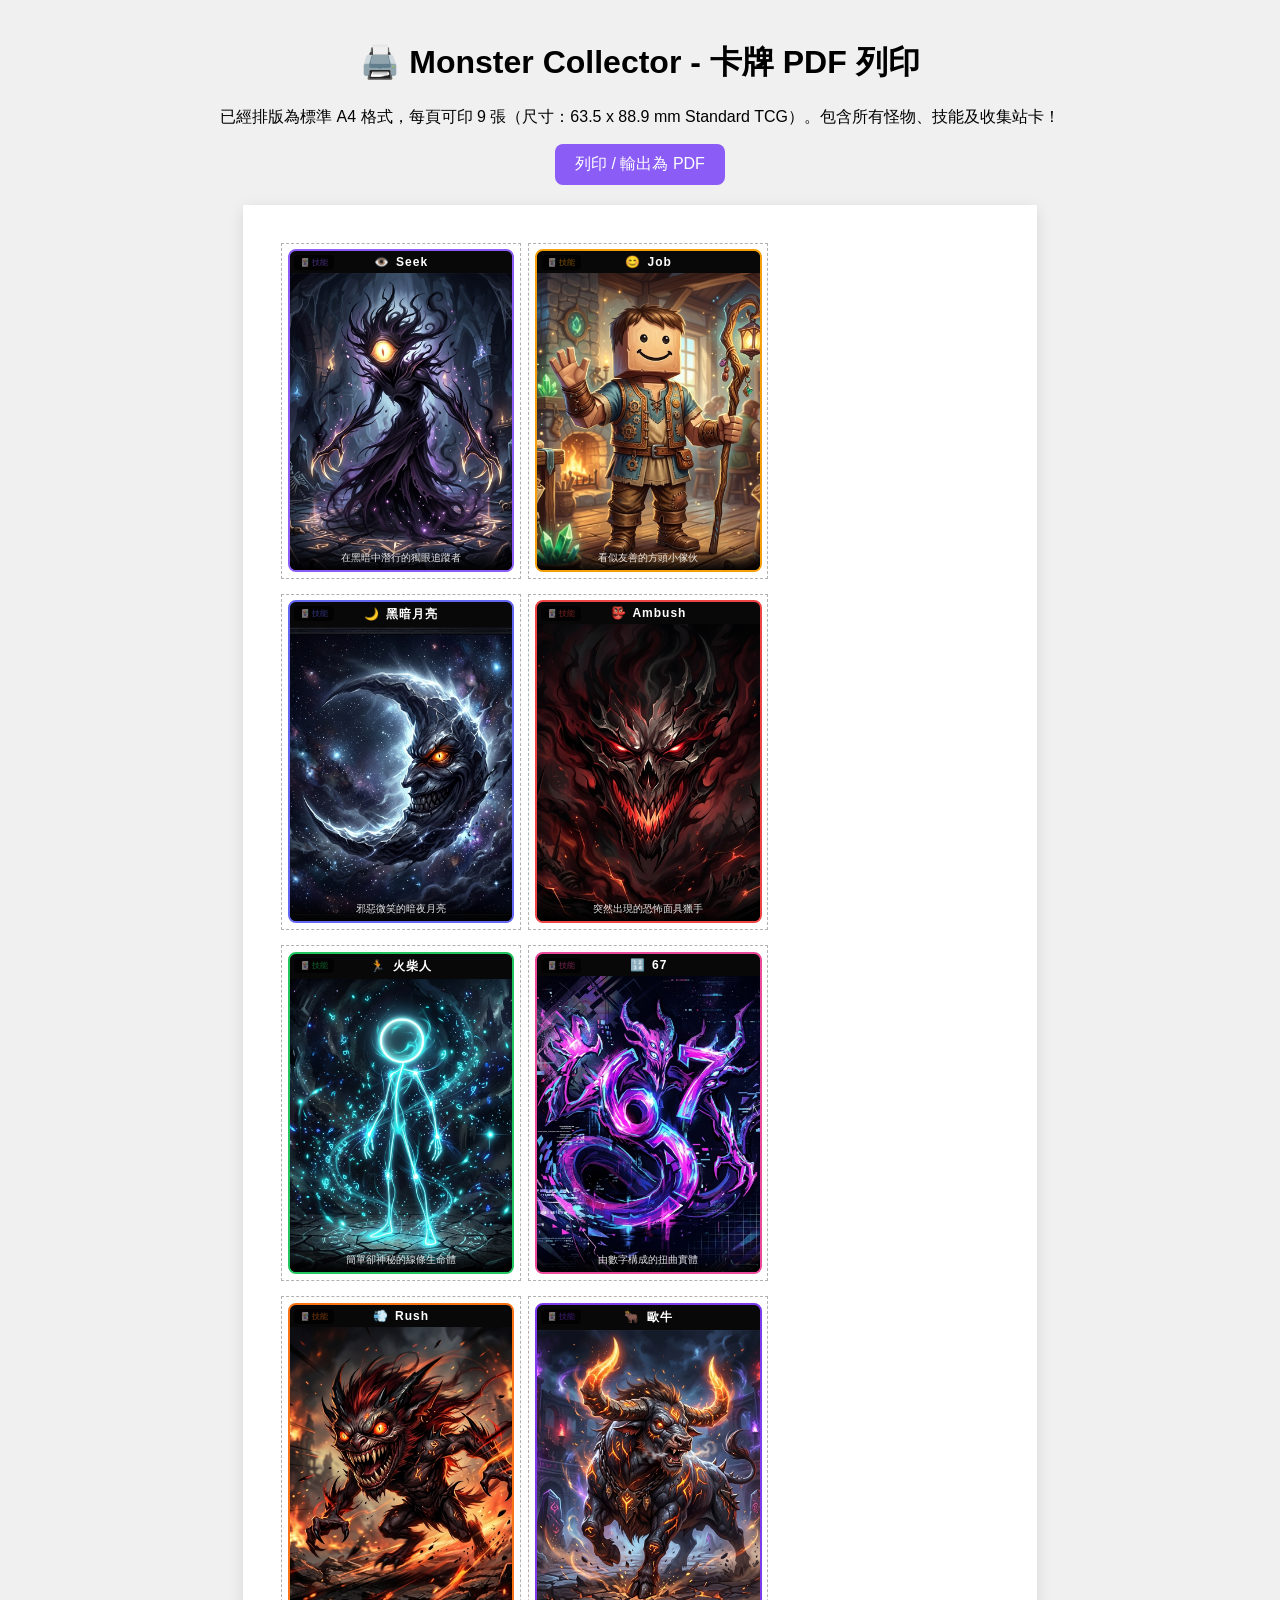
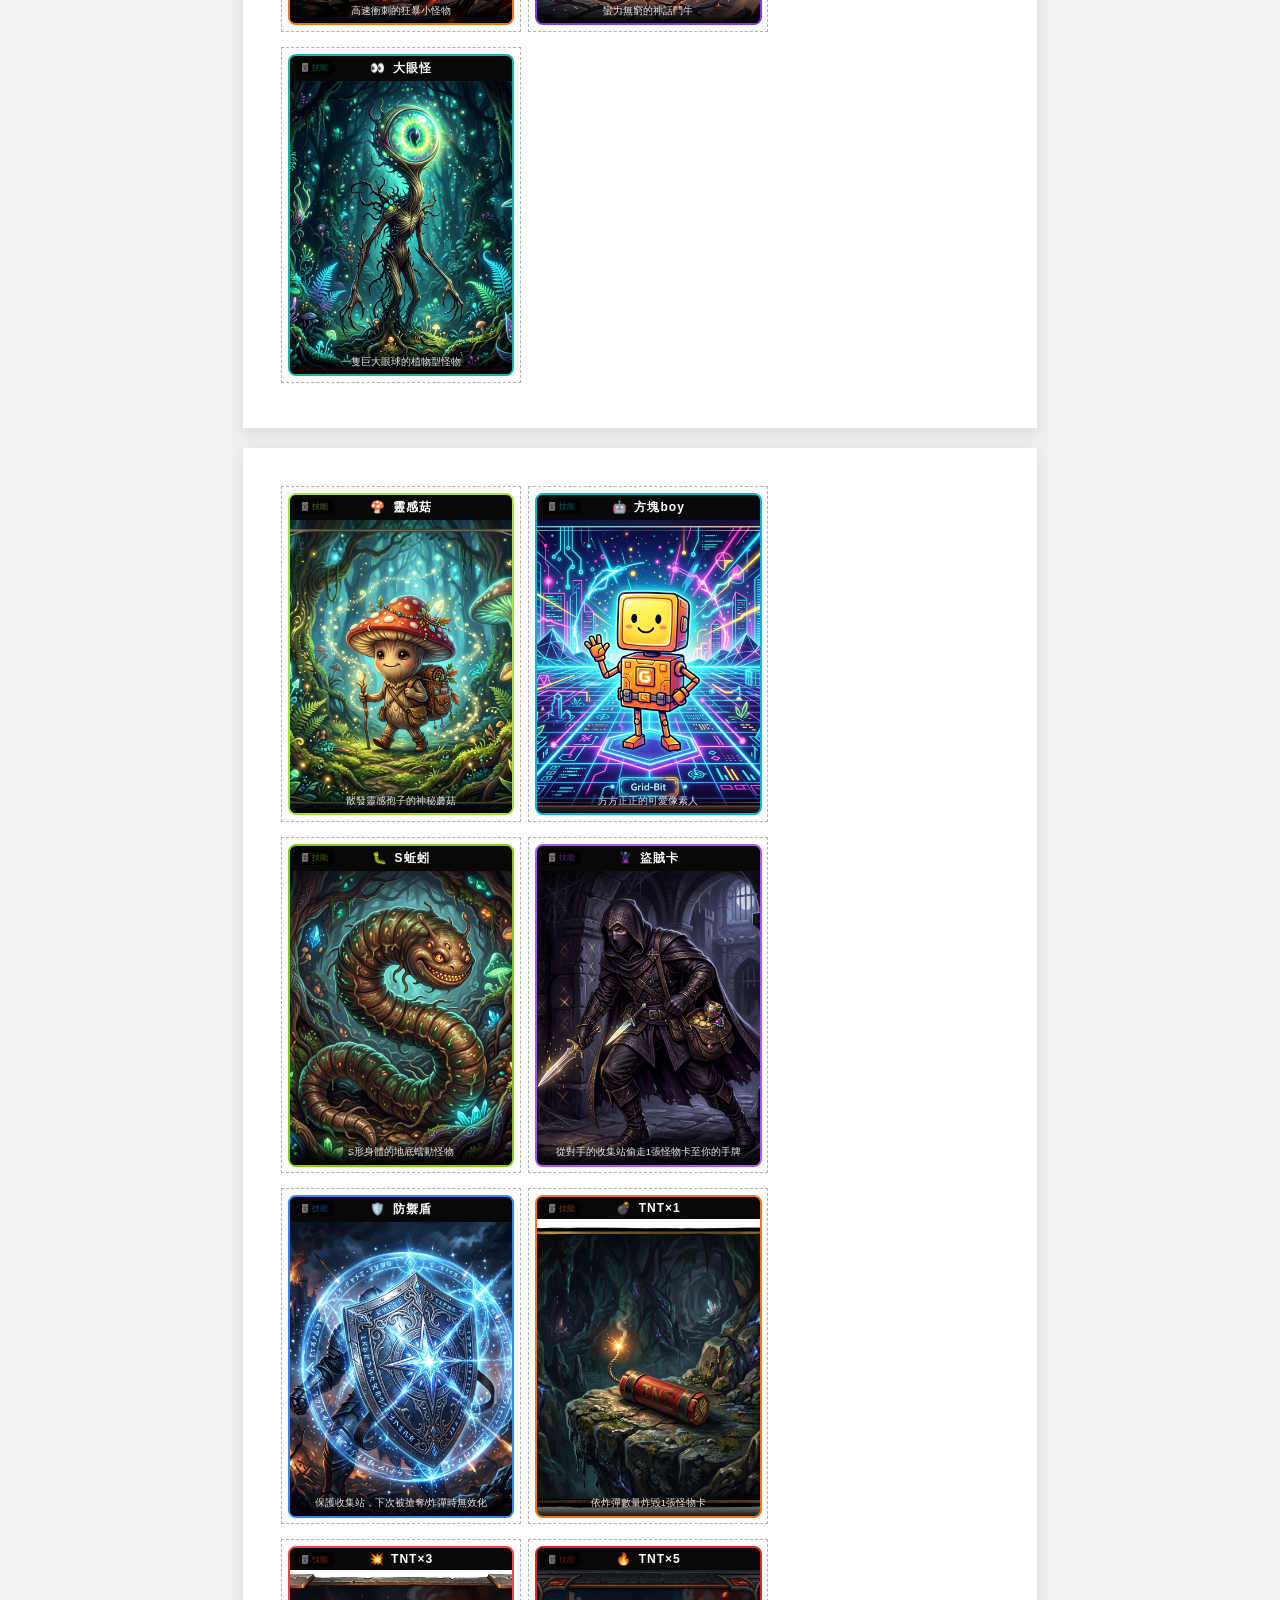
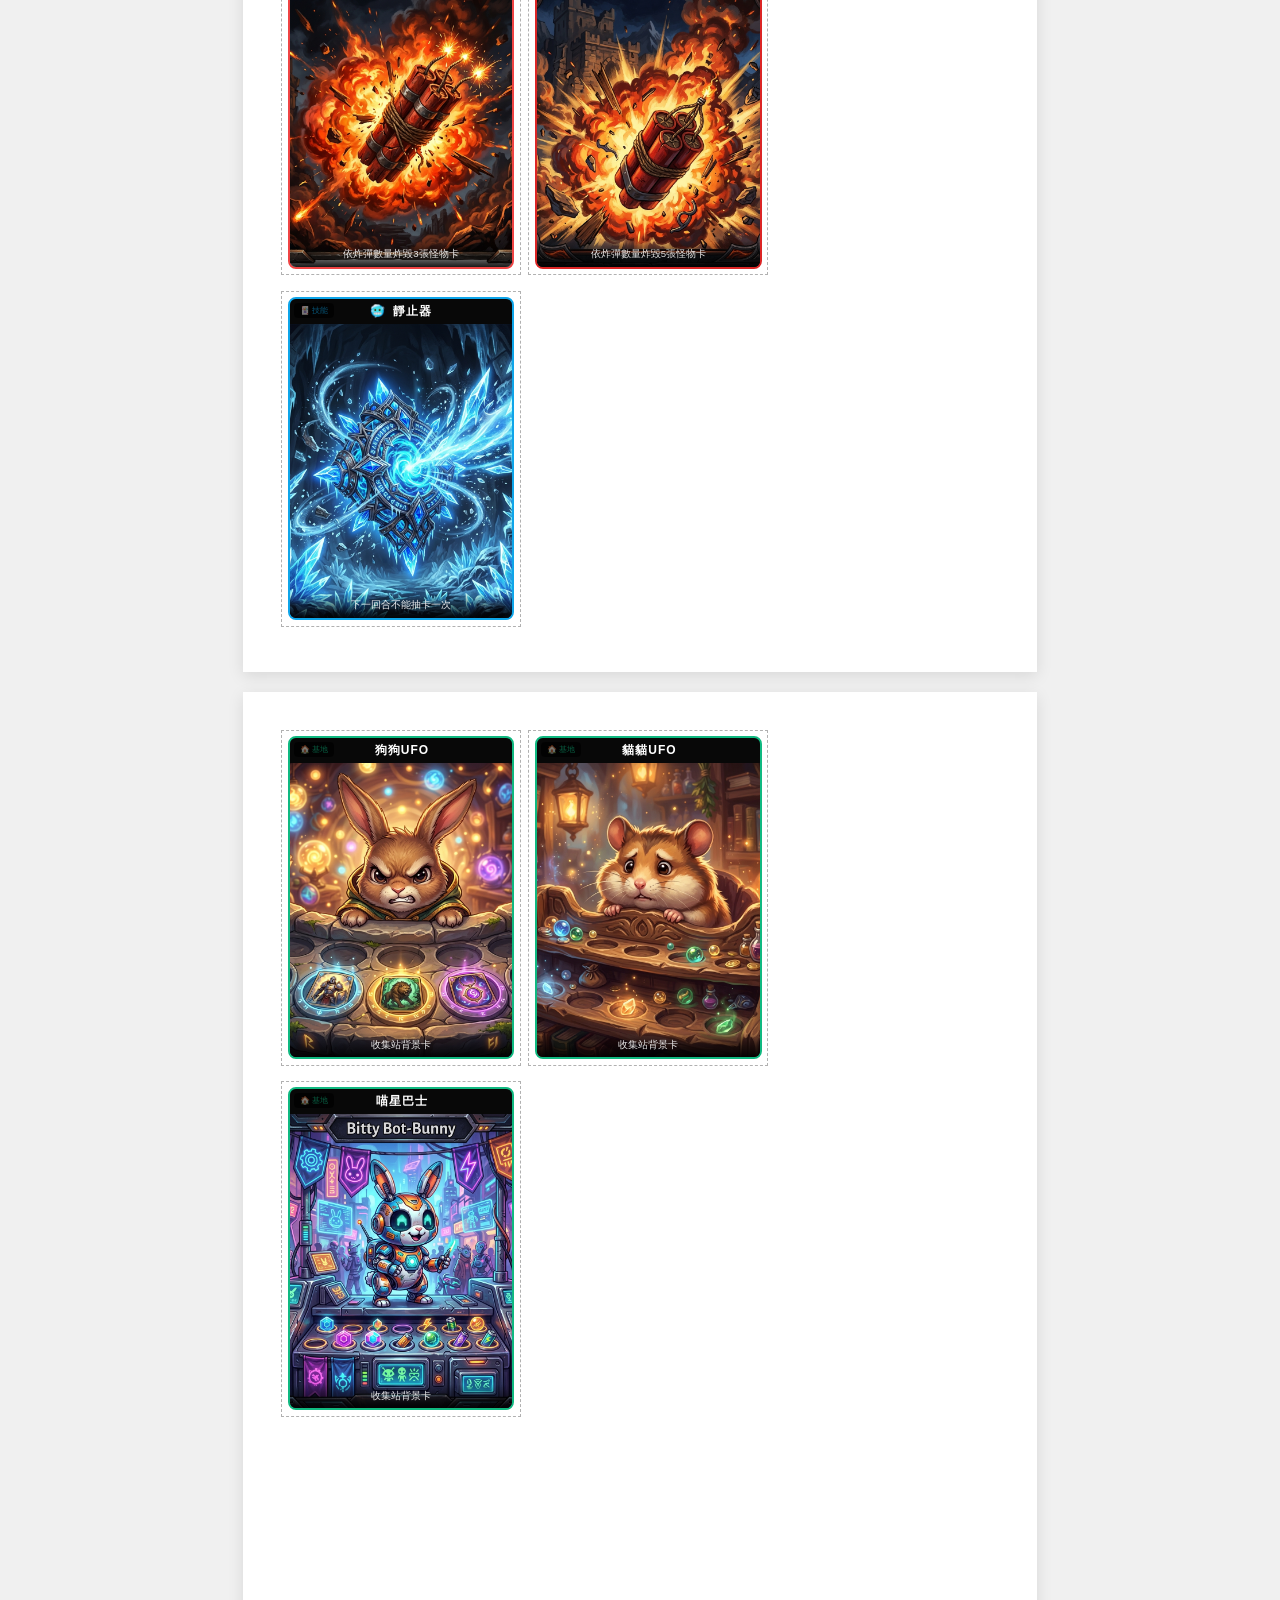
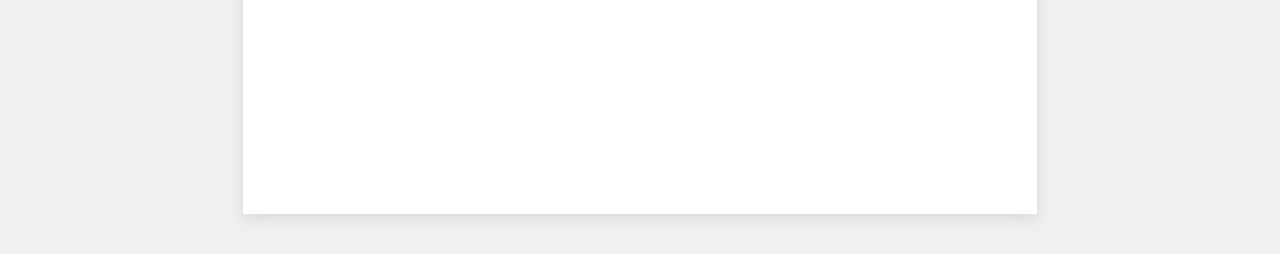
==== print.html @ 743c02d9 "Add official print layout feature and export to PDF button" ====
<!DOCTYPE html>
<html lang="zh-TW">
<head>
  <meta charset="UTF-8">
  <!-- Ensure accurate colors when printing -->
  <style>
    @media print {
      * {
        -webkit-print-color-adjust: exact !important;
        print-color-adjust: exact !important;
      }
      @page {
        size: A4;
        margin: 10mm; /* A4 standard margin */
      }
      body {
        background: white !important;
      }
    }

    * {
      box-sizing: border-box;
    }
    
    body {
      margin: 0;
      padding: 20px;
      background: #f0f0f0;
      font-family: 'Helvetica Neue', Helvetica, Arial, sans-serif;
    }

    /* A4 Container Preview */
    .print-page {
      background: white;
      width: 210mm;
      min-height: 297mm;
      margin: 0 auto 20px auto;
      padding: 10mm;
      box-shadow: 0 4px 15px rgba(0,0,0,0.1);
      display: flex;
      flex-wrap: wrap;
      align-content: flex-start;
      gap: 2mm; /* Tiny gap for cutting */
    }

    /* Standard Card Size (approx 63.5mm x 88.9mm). Using slightly larger container to ensure everything fits gracefully with cut lines */
    .card-container {
      width: 63.5mm;
      height: 88.9mm;
      position: relative;
      /* Dotted cut lines */
      border: 1px dashed rgba(0,0,0,0.3);
      padding: 1.5mm;
      margin-bottom: 2mm;
    }

    /* Exact original styling layout ported here to ensure absolute fidelity during print */
    .card {
      width: 100%;
      height: 100%;
      border-radius: 8px; /* Smooth corners for the actual card art */
      background: #111;
      padding: 0;
      display: flex;
      flex-direction: column;
      position: relative;
      overflow: hidden;
      border: 2px solid;
    }

    .card-header {
      padding: 4px;
      font-size: 0.75rem;
      font-weight: bold;
      color: white;
      text-align: center;
      letter-spacing: 1px;
      background: rgba(0,0,0,0.5);
      z-index: 2;
    }
    
    .card-emoji { margin-right: 2px; }

    .card-image-wrap {
      flex: 1;
      width: 100%;
      position: relative;
      overflow: hidden;
    }

    .card-image {
      width: 100%;
      height: 100%;
      object-fit: cover;
    }

    .card-overlay {
      position: absolute;
      bottom: 0; left: 0; right: 0;
      background: linear-gradient(to top, rgba(0,0,0,0.9), transparent);
      padding: 6px;
      text-align: center;
    }

    .card-desc {
      font-size: 0.6rem;
      color: rgba(255,255,255,0.9);
      line-height: 1.3;
    }

    .card-type {
      position: absolute;
      top: 4px; left: 4px;
      font-size: 0.5rem;
      background: rgba(0,0,0,0.7);
      padding: 2px 6px;
      border-radius: 4px;
      color: white;
      text-transform: uppercase;
      z-index: 2;
    }

    /* 3x3 layout allows up to 9 cards per A4 page. 63.5 * 3 = 190.5mm (fits in 210mm) */
    @media print {
      .print-page {
        margin: 0;
        padding: 0;
        box-shadow: none;
        page-break-after: always;
        width: 100%;
        height: auto;
      }
      body { padding: 0; margin: 0; }
      .no-print { display: none !important; }
    }
    
    .controls {
      text-align: center;
      margin-bottom: 20px;
    }
    .btn {
      padding: 10px 20px;
      font-size: 16px;
      cursor: pointer;
      background: #8b5cf6;
      color: white;
      border: none;
      border-radius: 8px;
    }
  </style>
</head>
<body>
  
  <div class="no-print controls">
    <h1>🖨️ Monster Collector - 卡牌 PDF 列印</h1>
    <p>已經排版為標準 A4 格式，每頁可印 9 張（尺寸：63.5 x 88.9 mm Standard TCG）。包含所有怪物、技能及收集站卡！</p>
    <button class="btn" onclick="window.print()">列印 / 輸出為 PDF</button>
  </div>

  <div id="pages-container"></div>

  <!-- Load Cards -->
  <script src="js/cards.js"></script>
  <script>
    document.addEventListener("DOMContentLoaded", () => {
      const container = document.getElementById('pages-container');
      
      // Collect all cards
      const allCards = [
        ...CARD_DATA.monsters.map(c => ({...c, cat: 'monster'})),
        ...CARD_DATA.skills.map(c => ({...c, cat: 'skill'})),
        ...CARD_DATA.stations.map(c => ({...c, cat: 'station'}))
      ];

      // A4 pages can fit 9 cards (3x3 grid) comfortably with our margins
      const cardsPerPage = 9;
      let html = '';

      for (let i = 0; i < allCards.length; i += cardsPerPage) {
        const pageCards = allCards.slice(i, i + cardsPerPage);
        
        html += '<div class="print-page">';
        pageCards.forEach(card => {
          
          let color = card.color || '#333';
          if (card.cat === 'station') color = '#10b981'; // Greenish for stations generally
          
          let typeLabel = '';
          if (card.type === 'shield') typeLabel = '🛡️ 防禦';
          else if (card.type === 'counter') typeLabel = '🔄 反彈';
          else if (card.type === 'special') typeLabel = '✨ 特殊';
          else if (card.type === 'bomb') typeLabel = '💣 攻擊';
          else if (card.type === 'steal') typeLabel = '⚡ 竊取';
          else if (card.type === 'monster') typeLabel = '🐉 怪物';
          else if (card.cat === 'station') typeLabel = '🏠 基地';
          else typeLabel = '🃏 技能';

          html += `
            <div class="card-container">
              <div class="card" style="border-color: ${color}">
                <div class="card-type" style="color: ${color}">${typeLabel}</div>
                <div class="card-header">
                  <span class="card-emoji">${card.emoji || ''}</span> ${card.name}
                </div>
                <div class="card-image-wrap">
                  <img src="${card.image || ''}" class="card-image" alt="${card.name}">
                  <div class="card-overlay">
                    <div class="card-desc">${card.description || '收集站背景卡'}</div>
                  </div>
                </div>
              </div>
            </div>
          `;
        });
        html += '</div>';
      }

      container.innerHTML = html;
    });
  </script>
</body>
</html>
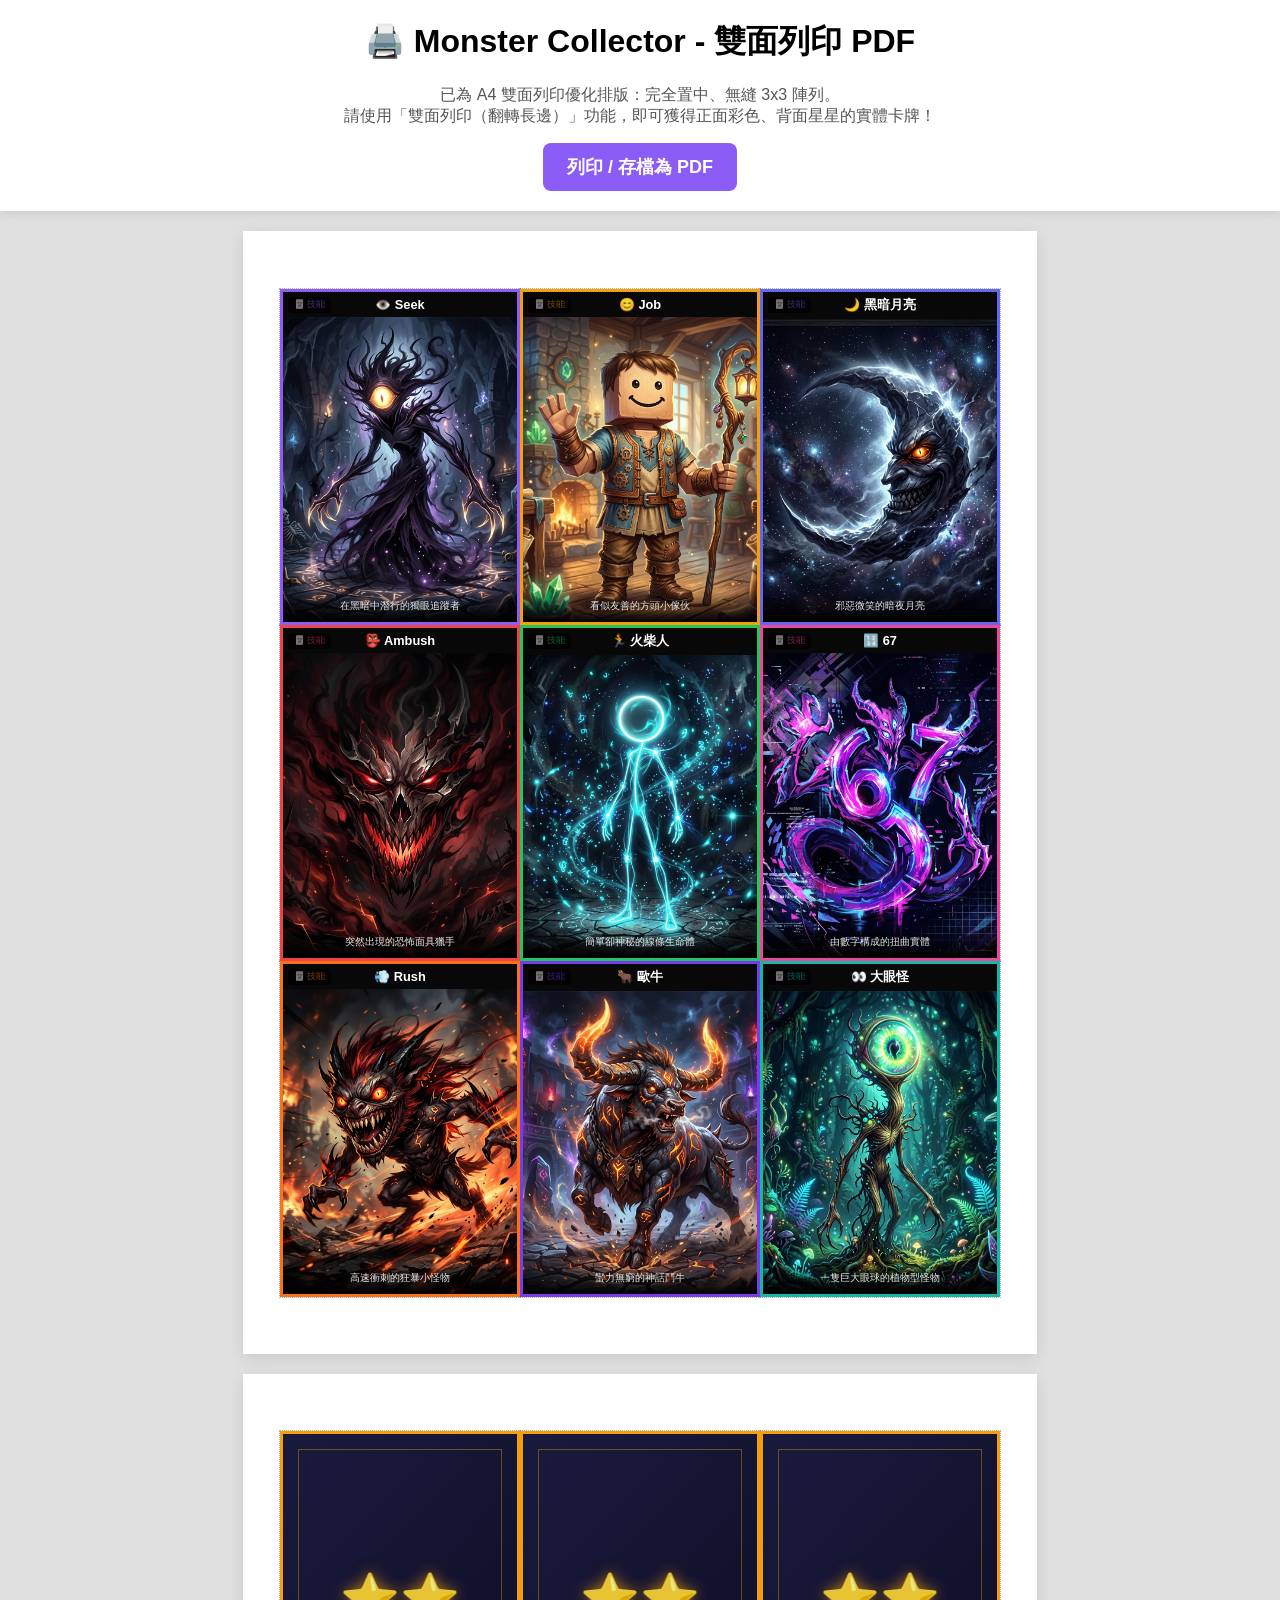
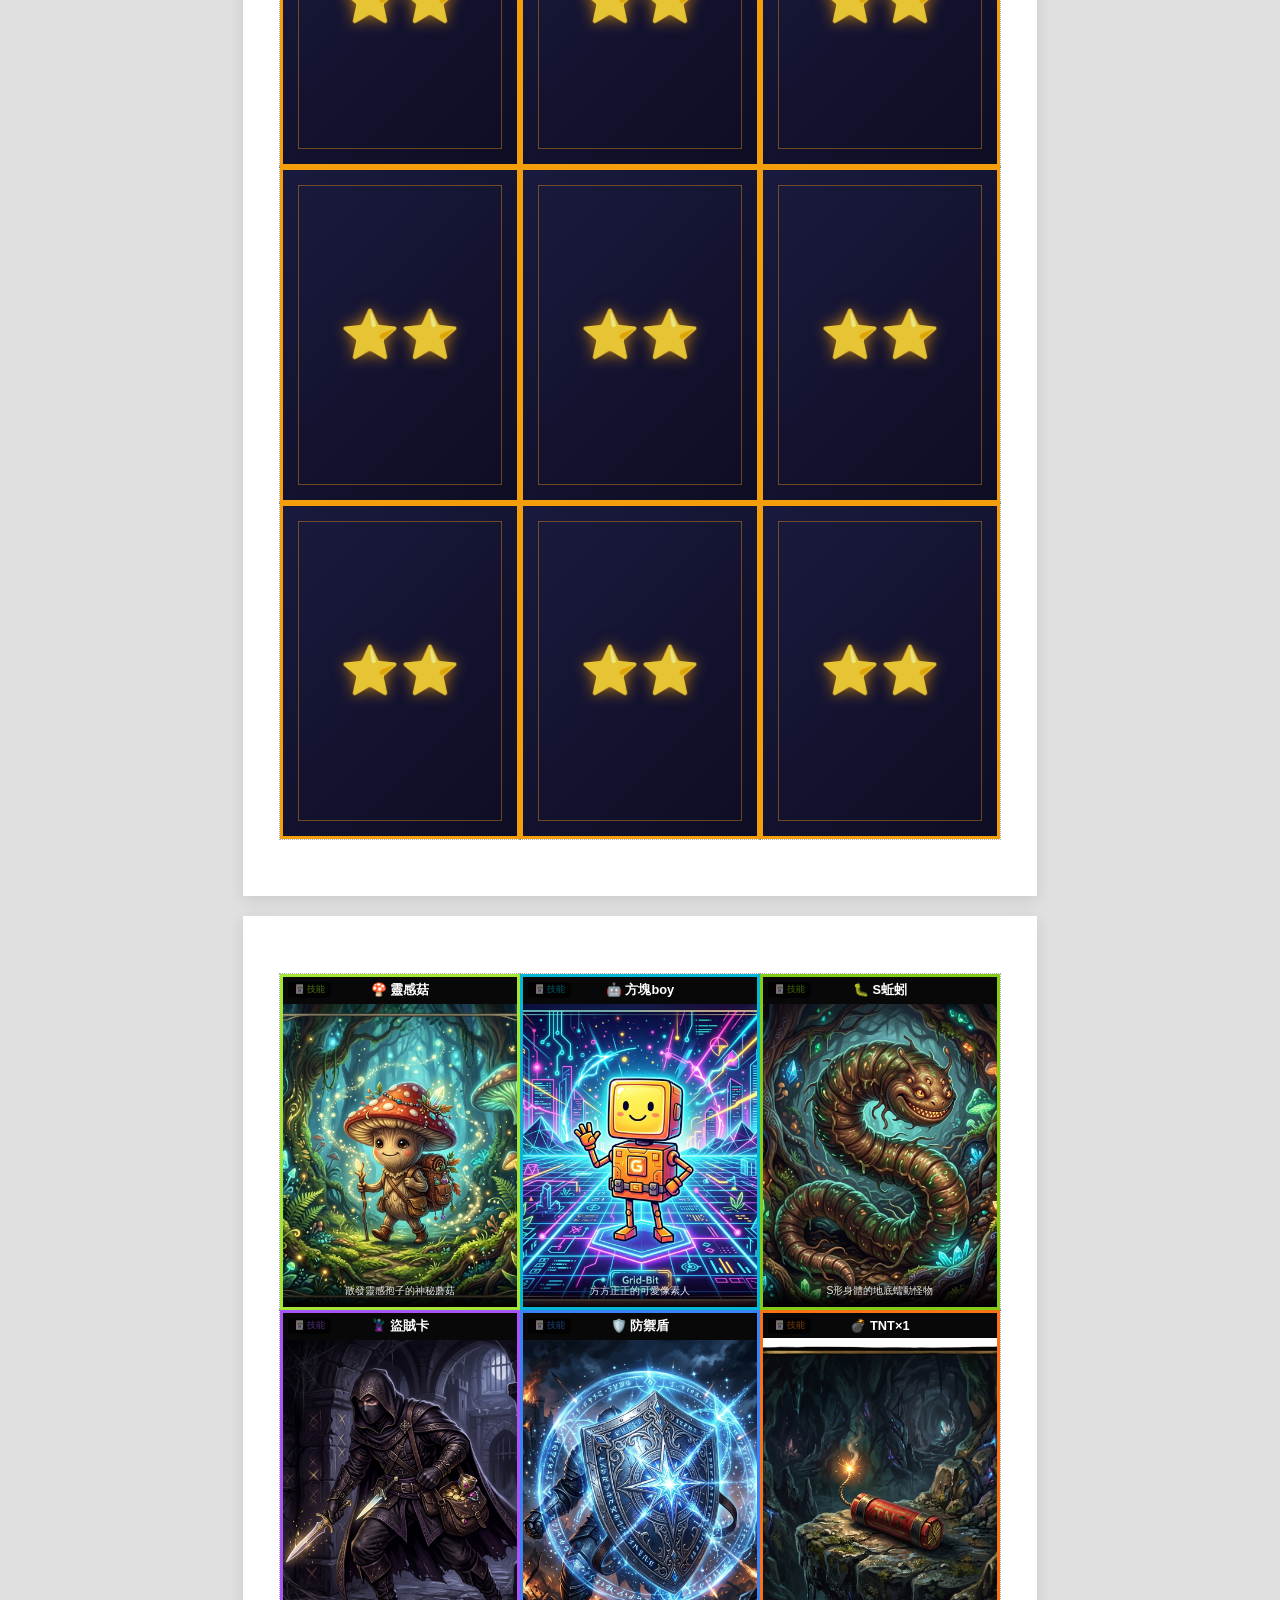
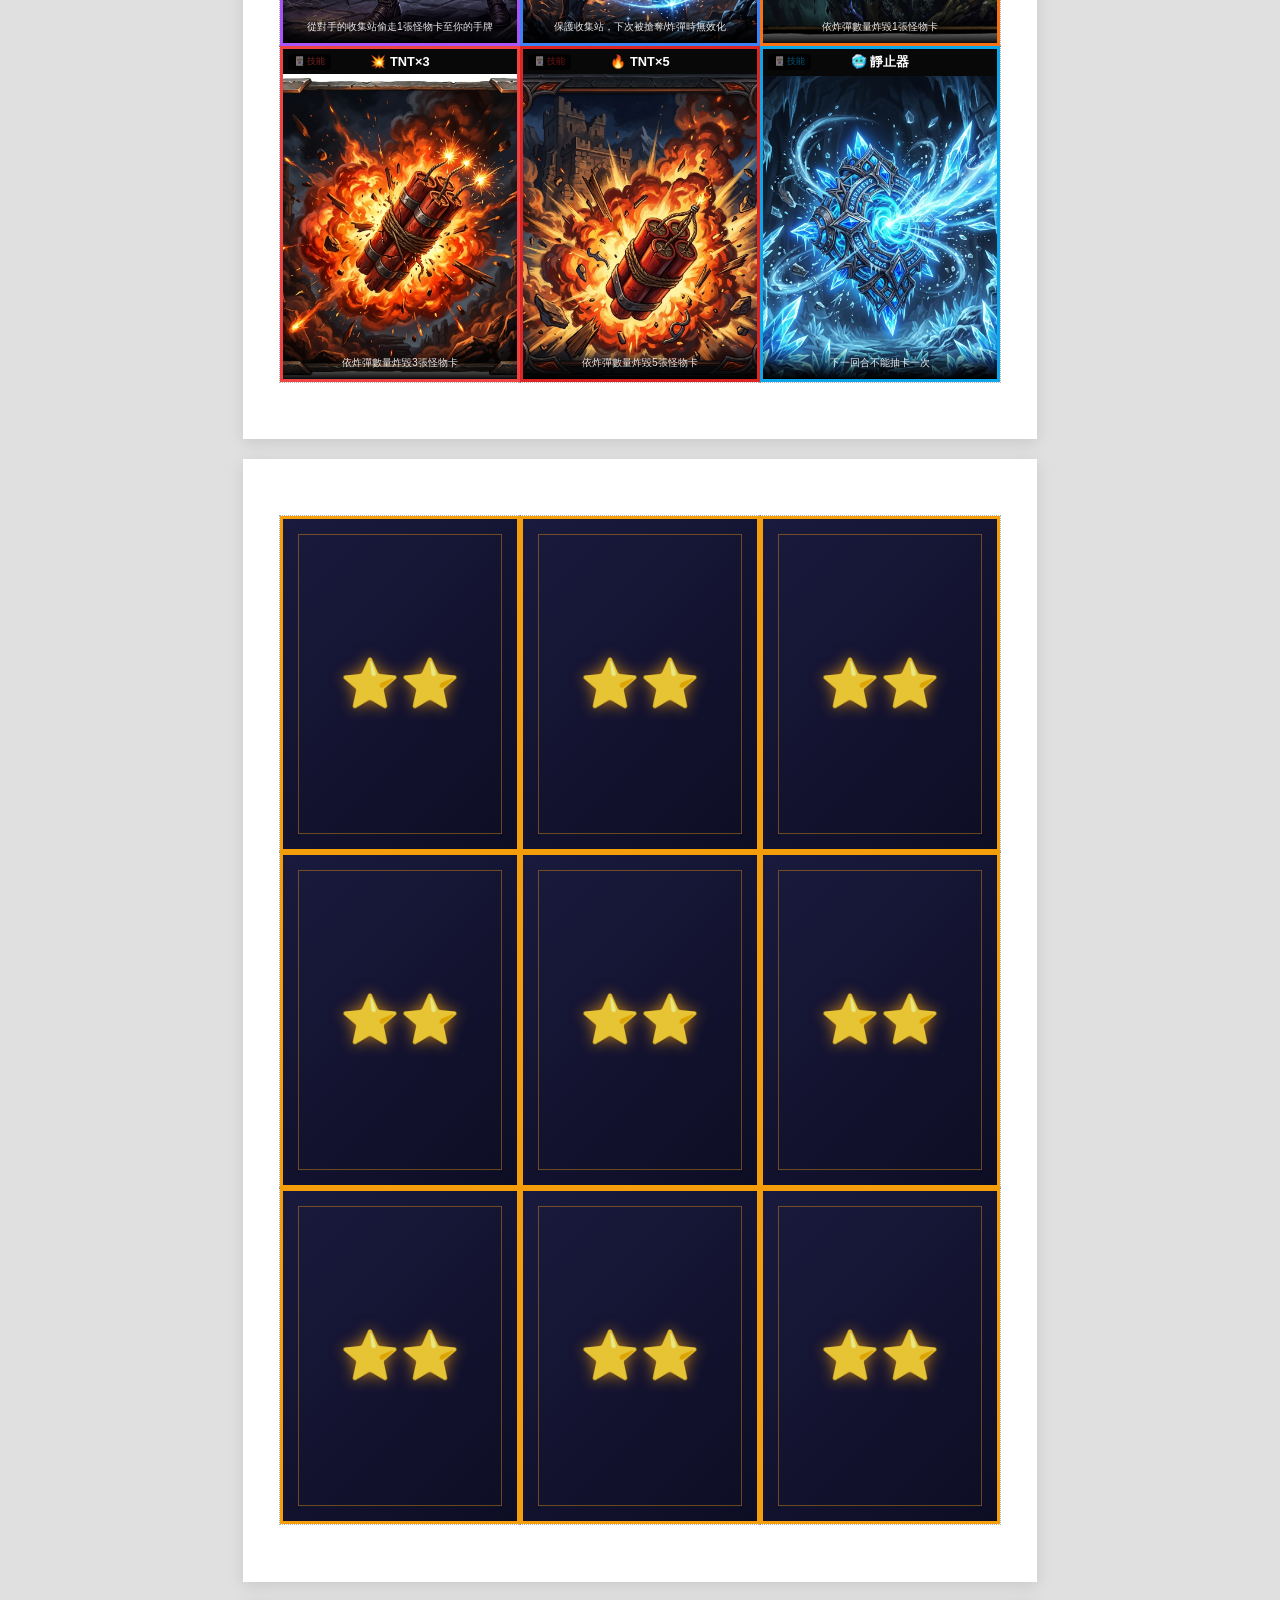
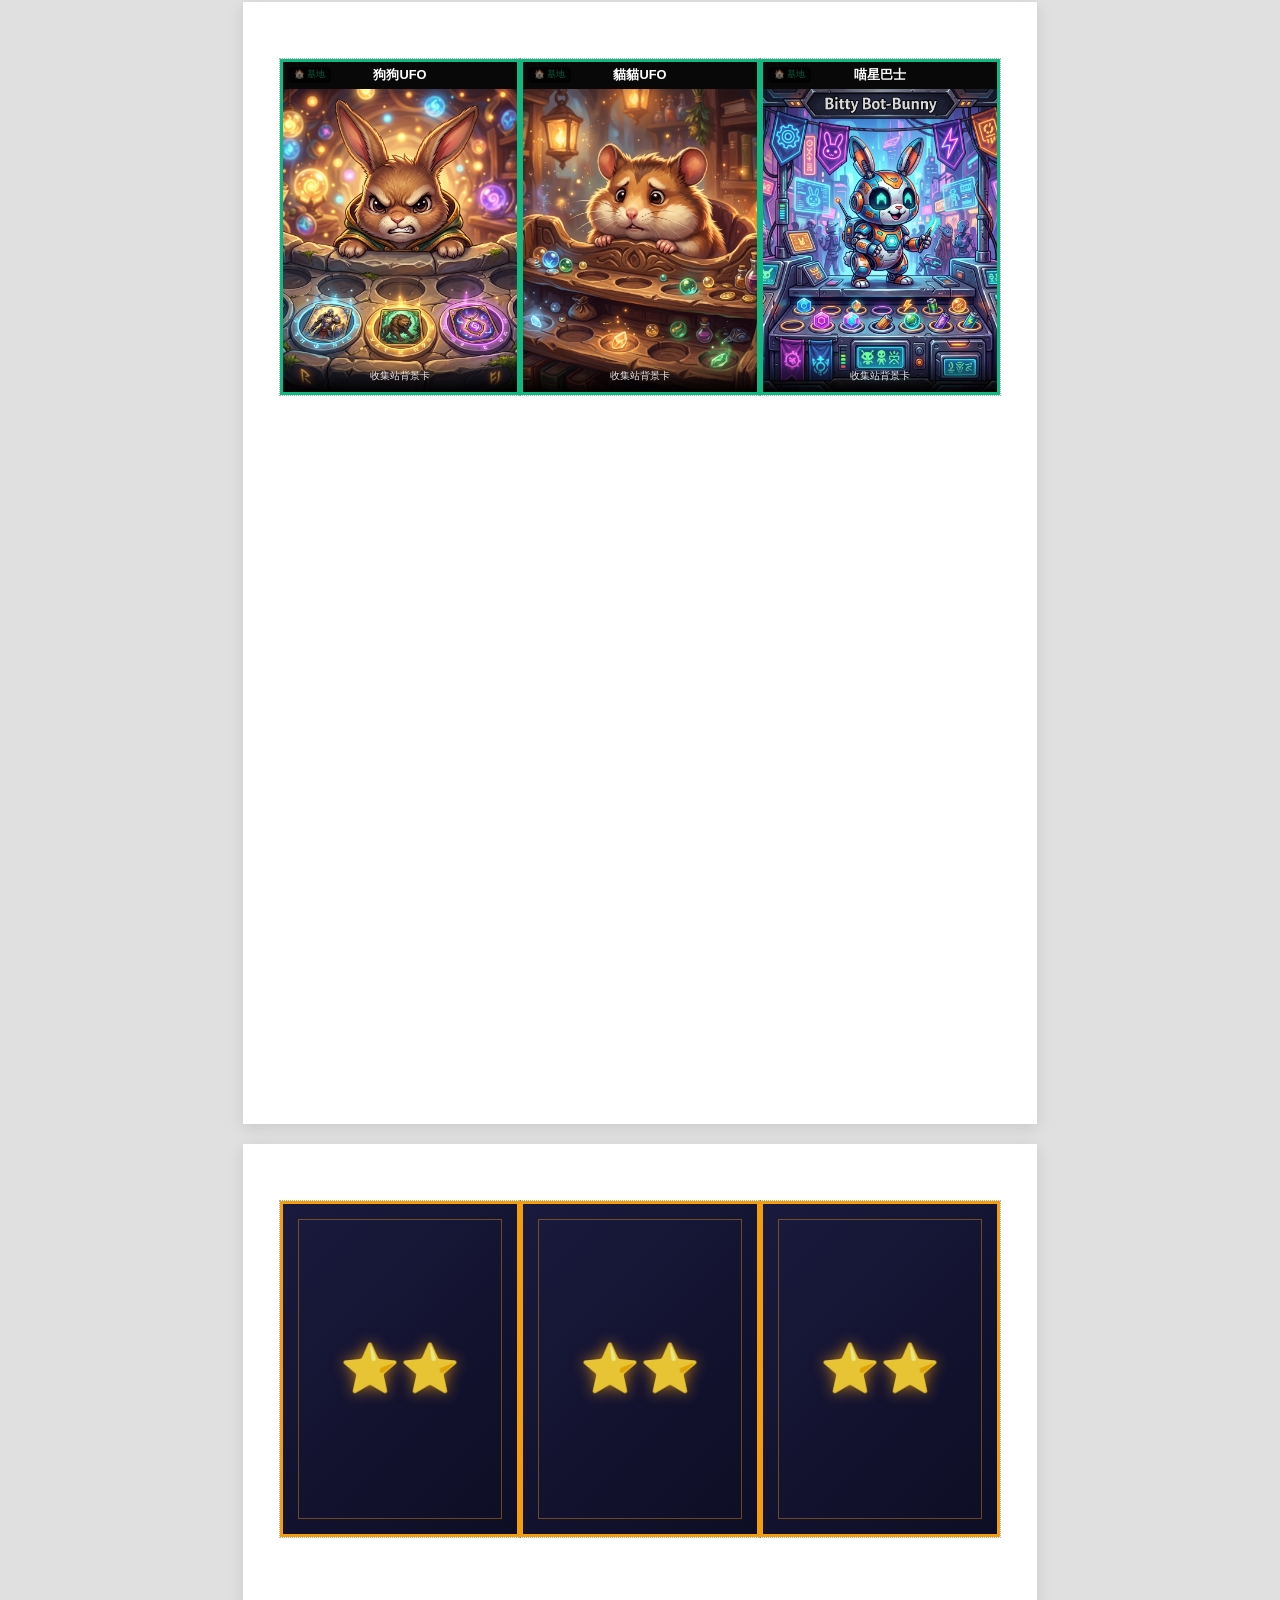
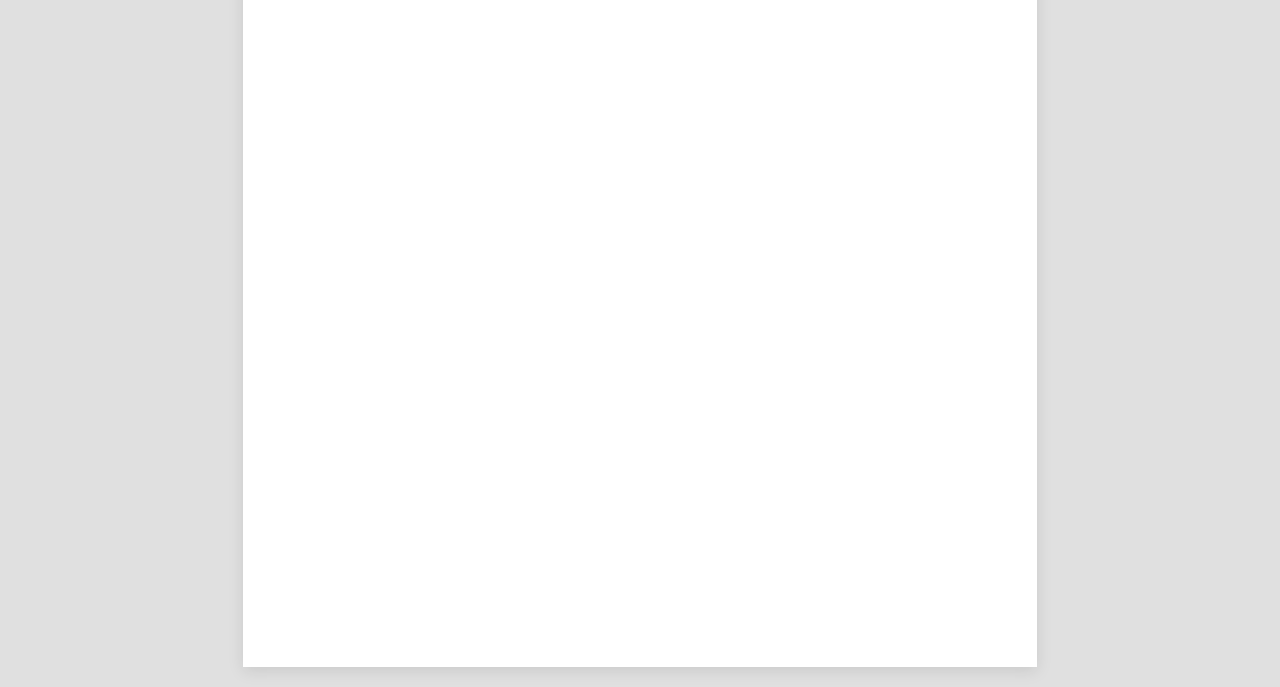
==== commit 24148dd1: "Update print layout for gapless double-sided 3x3 grids with star backs" ====
--- a/print.html
+++ b/print.html
@@ -2,159 +2,187 @@
 <html lang="zh-TW">
 <head>
   <meta charset="UTF-8">
-  <!-- Ensure accurate colors when printing -->
   <style>
-    @media print {
-      * {
-        -webkit-print-color-adjust: exact !important;
-        print-color-adjust: exact !important;
-      }
-      @page {
-        size: A4;
-        margin: 10mm; /* A4 standard margin */
-      }
-      body {
-        background: white !important;
-      }
-    }
-
+    /* Reset and Base */
     * {
       box-sizing: border-box;
-    }
-    
+      -webkit-print-color-adjust: exact !important;
+      print-color-adjust: exact !important;
+    }
     body {
       margin: 0;
-      padding: 20px;
-      background: #f0f0f0;
+      padding: 0;
+      background: #e0e0e0;
       font-family: 'Helvetica Neue', Helvetica, Arial, sans-serif;
     }
-
-    /* A4 Container Preview */
-    .print-page {
-      background: white;
-      width: 210mm;
-      min-height: 297mm;
-      margin: 0 auto 20px auto;
-      padding: 10mm;
-      box-shadow: 0 4px 15px rgba(0,0,0,0.1);
-      display: flex;
-      flex-wrap: wrap;
-      align-content: flex-start;
-      gap: 2mm; /* Tiny gap for cutting */
-    }
-
-    /* Standard Card Size (approx 63.5mm x 88.9mm). Using slightly larger container to ensure everything fits gracefully with cut lines */
-    .card-container {
-      width: 63.5mm;
-      height: 88.9mm;
-      position: relative;
-      /* Dotted cut lines */
-      border: 1px dashed rgba(0,0,0,0.3);
-      padding: 1.5mm;
-      margin-bottom: 2mm;
-    }
-
-    /* Exact original styling layout ported here to ensure absolute fidelity during print */
-    .card {
-      width: 100%;
-      height: 100%;
-      border-radius: 8px; /* Smooth corners for the actual card art */
-      background: #111;
-      padding: 0;
-      display: flex;
-      flex-direction: column;
-      position: relative;
-      overflow: hidden;
-      border: 2px solid;
-    }
-
-    .card-header {
-      padding: 4px;
-      font-size: 0.75rem;
-      font-weight: bold;
-      color: white;
-      text-align: center;
-      letter-spacing: 1px;
-      background: rgba(0,0,0,0.5);
-      z-index: 2;
-    }
     
-    .card-emoji { margin-right: 2px; }
-
-    .card-image-wrap {
-      flex: 1;
-      width: 100%;
-      position: relative;
-      overflow: hidden;
-    }
-
-    .card-image {
-      width: 100%;
-      height: 100%;
-      object-fit: cover;
-    }
-
-    .card-overlay {
-      position: absolute;
-      bottom: 0; left: 0; right: 0;
-      background: linear-gradient(to top, rgba(0,0,0,0.9), transparent);
-      padding: 6px;
-      text-align: center;
-    }
-
-    .card-desc {
-      font-size: 0.6rem;
-      color: rgba(255,255,255,0.9);
-      line-height: 1.3;
-    }
-
-    .card-type {
-      position: absolute;
-      top: 4px; left: 4px;
-      font-size: 0.5rem;
-      background: rgba(0,0,0,0.7);
-      padding: 2px 6px;
-      border-radius: 4px;
-      color: white;
-      text-transform: uppercase;
-      z-index: 2;
-    }
-
-    /* 3x3 layout allows up to 9 cards per A4 page. 63.5 * 3 = 190.5mm (fits in 210mm) */
-    @media print {
-      .print-page {
-        margin: 0;
-        padding: 0;
-        box-shadow: none;
-        page-break-after: always;
-        width: 100%;
-        height: auto;
-      }
-      body { padding: 0; margin: 0; }
-      .no-print { display: none !important; }
-    }
-    
+    /* UI Controls - Hidden on print */
     .controls {
       text-align: center;
+      padding: 20px;
       margin-bottom: 20px;
+      background: white;
+      box-shadow: 0 2px 10px rgba(0,0,0,0.1);
     }
     .btn {
-      padding: 10px 20px;
-      font-size: 16px;
+      padding: 12px 24px;
+      font-size: 18px;
+      font-weight: bold;
       cursor: pointer;
       background: #8b5cf6;
       color: white;
       border: none;
       border-radius: 8px;
     }
+    @media print {
+      .controls { display: none !important; }
+      body { background: white !important; }
+    }
+
+    /* A4 Print Page Setup */
+    @page {
+      size: A4;
+      margin: 0; /* Zero margin to ensure absolute control */
+    }
+    .print-page {
+      width: 210mm;
+      height: 297mm;
+      background: white;
+      margin: 0 auto;
+      margin-bottom: 20px;
+      position: relative;
+      page-break-after: always;
+      overflow: hidden;
+      box-shadow: 0 4px 15px rgba(0,0,0,0.1);
+    }
+    @media print {
+      .print-page {
+        margin: 0;
+        box-shadow: none;
+      }
+    }
+
+    /* Grid container for 3x3 cards, perfectly centered */
+    /* Cards: 63.5mm x 88.9mm, 3x3 grid = 190.5mm x 266.7mm */
+    /* Margins required to perfectly center: */
+    /* Left/Right: (210 - 190.5) / 2 = 9.75mm */
+    /* Top/Bottom: (297 - 266.7) / 2 = 15.15mm */
+    .card-grid {
+      position: absolute;
+      top: 15.15mm;
+      left: 9.75mm;
+      width: 190.5mm;
+      height: 266.7mm;
+      display: flex;
+      flex-wrap: wrap;
+      align-content: flex-start;
+      /* Zero gaps to allow continuous printing */
+      gap: 0;
+    }
+
+    /* Standard Card Size (63.5mm x 88.9mm) */
+    .card-wrapper {
+      width: 63.5mm;
+      height: 88.9mm;
+      padding: 0;
+      margin: 0;
+      outline: 1px dotted rgba(0,0,0,0.3); /* Cut marking outline */
+    }
+
+    /* Card styling ported from actual game */
+    .card {
+      width: 100%;
+      height: 100%;
+      background: #111;
+      display: flex;
+      flex-direction: column;
+      position: relative;
+      overflow: hidden;
+      border: 3px solid;
+    }
+
+    .card-header {
+      padding: 5px;
+      font-size: 0.8rem;
+      font-weight: bold;
+      color: white;
+      text-align: center;
+      background: rgba(0,0,0,0.5);
+      z-index: 2;
+      /* Truncate long names */
+      white-space: nowrap;
+      overflow: hidden;
+      text-overflow: ellipsis;
+    }
+
+    .card-image-wrap {
+      flex: 1;
+      width: 100%;
+      position: relative;
+      background: #222;
+    }
+
+    .card-image {
+      width: 100%;
+      height: 100%;
+      object-fit: cover;
+    }
+
+    .card-overlay {
+      position: absolute;
+      bottom: 0; left: 0; right: 0;
+      background: linear-gradient(to top, rgba(0,0,0,0.95), transparent);
+      padding: 8px 6px;
+      text-align: center;
+    }
+
+    .card-desc {
+      font-size: 0.65rem;
+      color: rgba(255,255,255,0.9);
+      line-height: 1.4;
+    }
+
+    .card-type {
+      position: absolute;
+      top: 5px; left: 5px;
+      font-size: 0.55rem;
+      background: rgba(0,0,0,0.7);
+      padding: 2px 6px;
+      border-radius: 4px;
+      color: white;
+      z-index: 2;
+    }
+
+    /* Card Back Styling */
+    .card.card-back {
+      background: linear-gradient(135deg, #1a1a3e 0%, #0d0d24 100%);
+      border-color: #f59e0b; /* Gold border */
+      display: flex;
+      justify-content: center;
+      align-items: center;
+    }
+    
+    .card.card-back::before {
+      content: '';
+      position: absolute;
+      top: 4mm; bottom: 4mm; left: 4mm; right: 4mm;
+      border: 1px solid rgba(245,158,11,0.4);
+    }
+    
+    .card-back-star {
+      font-size: 3rem;
+      text-shadow: 0 0 15px rgba(245,158,11,0.8);
+      opacity: 0.9;
+    }
   </style>
 </head>
 <body>
   
-  <div class="no-print controls">
-    <h1>🖨️ Monster Collector - 卡牌 PDF 列印</h1>
-    <p>已經排版為標準 A4 格式，每頁可印 9 張（尺寸：63.5 x 88.9 mm Standard TCG）。包含所有怪物、技能及收集站卡！</p>
-    <button class="btn" onclick="window.print()">列印 / 輸出為 PDF</button>
+  <div class="controls">
+    <h1 style="margin-top:0">🖨️ Monster Collector - 雙面列印 PDF</h1>
+    <p style="color:#555">已為 A4 雙面列印優化排版：完全置中、無縫 3x3 陣列。<br>
+      請使用「雙面列印（翻轉長邊）」功能，即可獲得正面彩色、背面星星的實體卡牌！</p>
+    <button class="btn" onclick="window.print()">列印 / 存檔為 PDF</button>
   </div>
 
   <div id="pages-container"></div>
@@ -165,25 +193,36 @@
     document.addEventListener("DOMContentLoaded", () => {
       const container = document.getElementById('pages-container');
       
-      // Collect all cards
       const allCards = [
         ...CARD_DATA.monsters.map(c => ({...c, cat: 'monster'})),
         ...CARD_DATA.skills.map(c => ({...c, cat: 'skill'})),
         ...CARD_DATA.stations.map(c => ({...c, cat: 'station'}))
       ];
 
-      // A4 pages can fit 9 cards (3x3 grid) comfortably with our margins
       const cardsPerPage = 9;
       let html = '';
 
       for (let i = 0; i < allCards.length; i += cardsPerPage) {
-        const pageCards = allCards.slice(i, i + cardsPerPage);
+        let pageCards = allCards.slice(i, i + cardsPerPage);
         
-        html += '<div class="print-page">';
+        // Pad the last page to have exactly 9 elements for grid alignment if needed
+        while (pageCards.length < cardsPerPage) {
+          pageCards.push(null);
+        }
+
+        // ============================
+        // Provide PAGE FRONT (Card Faces)
+        // ============================
+        html += '<div class="print-page"><div class="card-grid">';
         pageCards.forEach(card => {
-          
-          let color = card.color || '#333';
-          if (card.cat === 'station') color = '#10b981'; // Greenish for stations generally
+          if (!card) {
+            // Empty placeholder to preserve grid flow
+            html += `<div class="card-wrapper" style="outline:none"></div>`;
+            return;
+          }
+
+          let color = card.color || '#555';
+          if (card.cat === 'station') color = '#10b981';
           
           let typeLabel = '';
           if (card.type === 'shield') typeLabel = '🛡️ 防禦';
@@ -196,14 +235,14 @@
           else typeLabel = '🃏 技能';
 
           html += `
-            <div class="card-container">
+            <div class="card-wrapper">
               <div class="card" style="border-color: ${color}">
                 <div class="card-type" style="color: ${color}">${typeLabel}</div>
                 <div class="card-header">
-                  <span class="card-emoji">${card.emoji || ''}</span> ${card.name}
+                  <span>${card.emoji || ''}</span> ${card.name}
                 </div>
                 <div class="card-image-wrap">
-                  <img src="${card.image || ''}" class="card-image" alt="${card.name}">
+                  ${card.image ? `<img src="${card.image}" class="card-image">` : ''}
                   <div class="card-overlay">
                     <div class="card-desc">${card.description || '收集站背景卡'}</div>
                   </div>
@@ -212,7 +251,29 @@
             </div>
           `;
         });
-        html += '</div>';
+        html += '</div></div>';
+
+        // ============================
+        // Provide PAGE BACK (Card Backs)
+        // ============================
+        // IMPORTANT: When duplex printing, Top-Left card on FRONT maps to Top-Right card on BACK.
+        // Because our card backs are uniformly identical stars, we simply print 9 identical backs!
+        html += '<div class="print-page"><div class="card-grid">';
+        pageCards.forEach(card => {
+          if (!card) {
+            html += `<div class="card-wrapper" style="outline:none"></div>`;
+            return;
+          }
+          // The uniform magic star card back
+          html += `
+            <div class="card-wrapper">
+              <div class="card card-back">
+                <div class="card-back-star">⭐⭐</div>
+              </div>
+            </div>
+          `;
+        });
+        html += '</div></div>';
       }
 
       container.innerHTML = html;
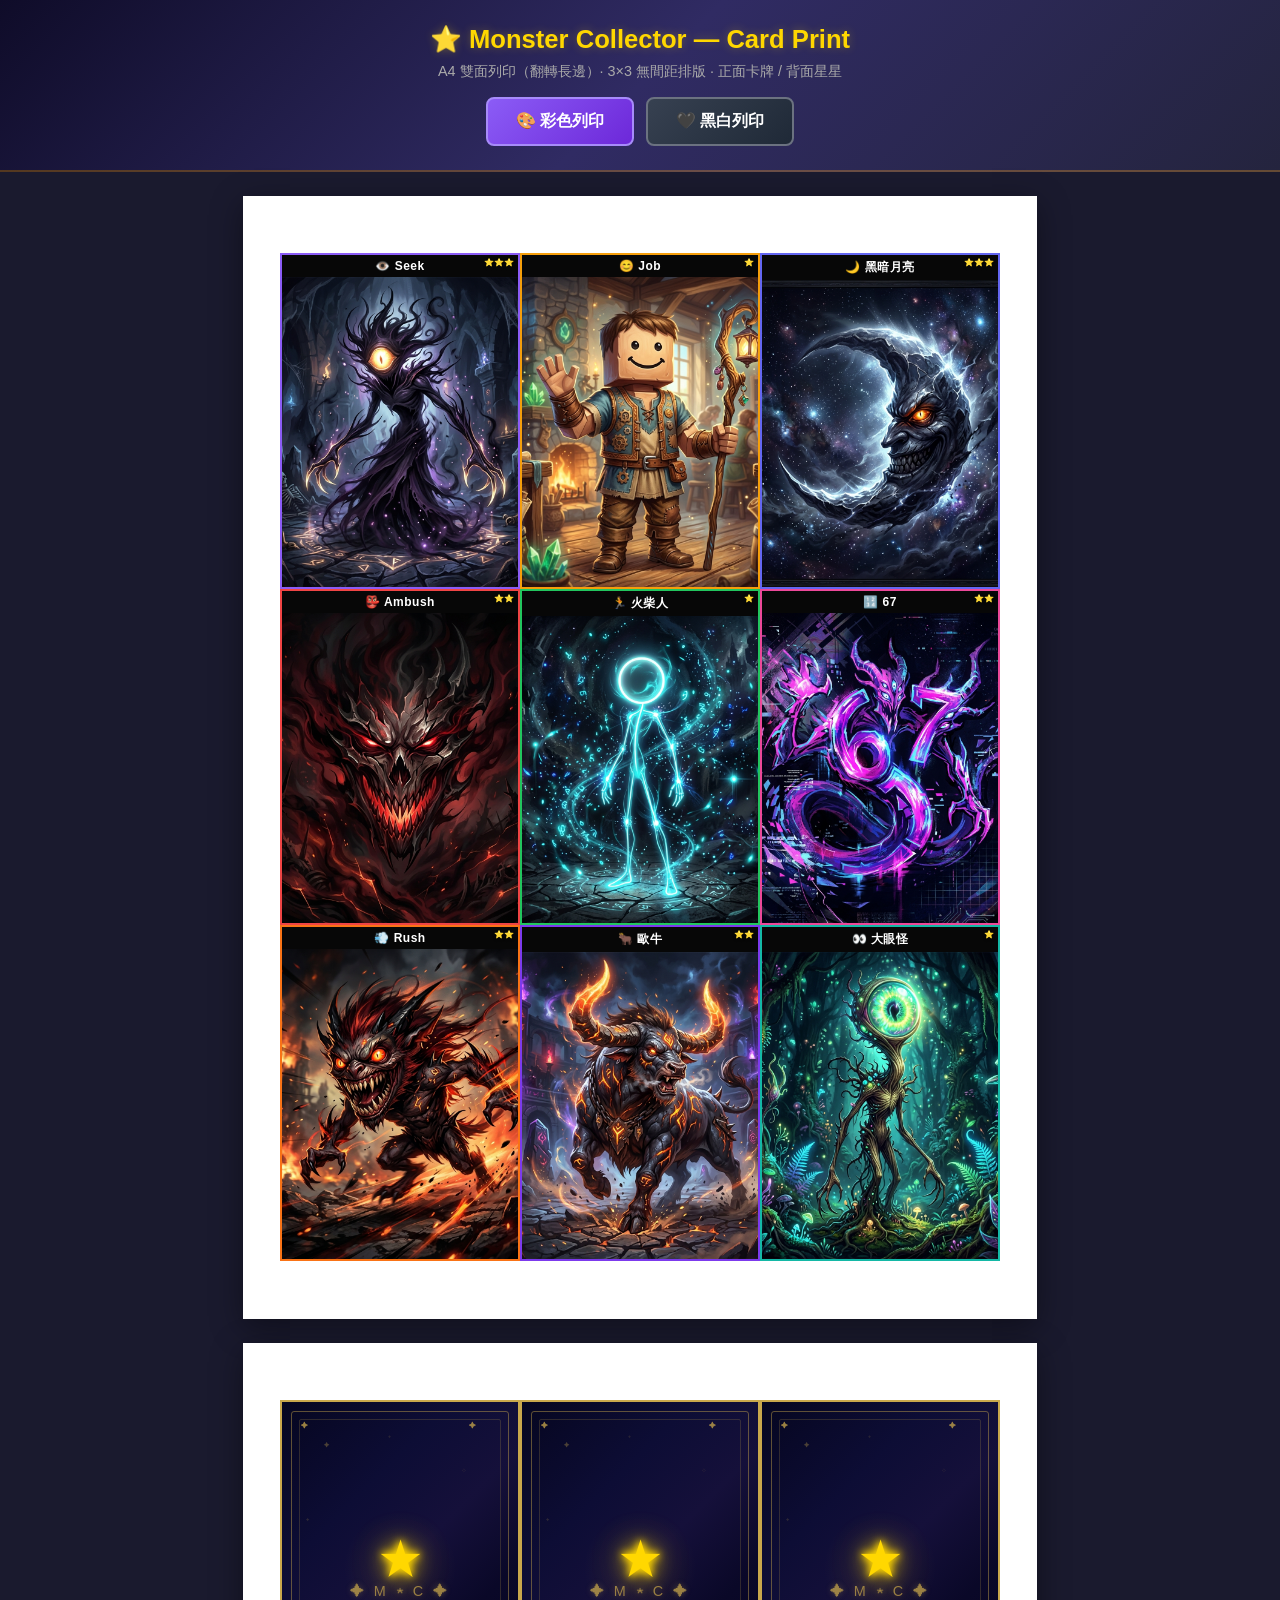
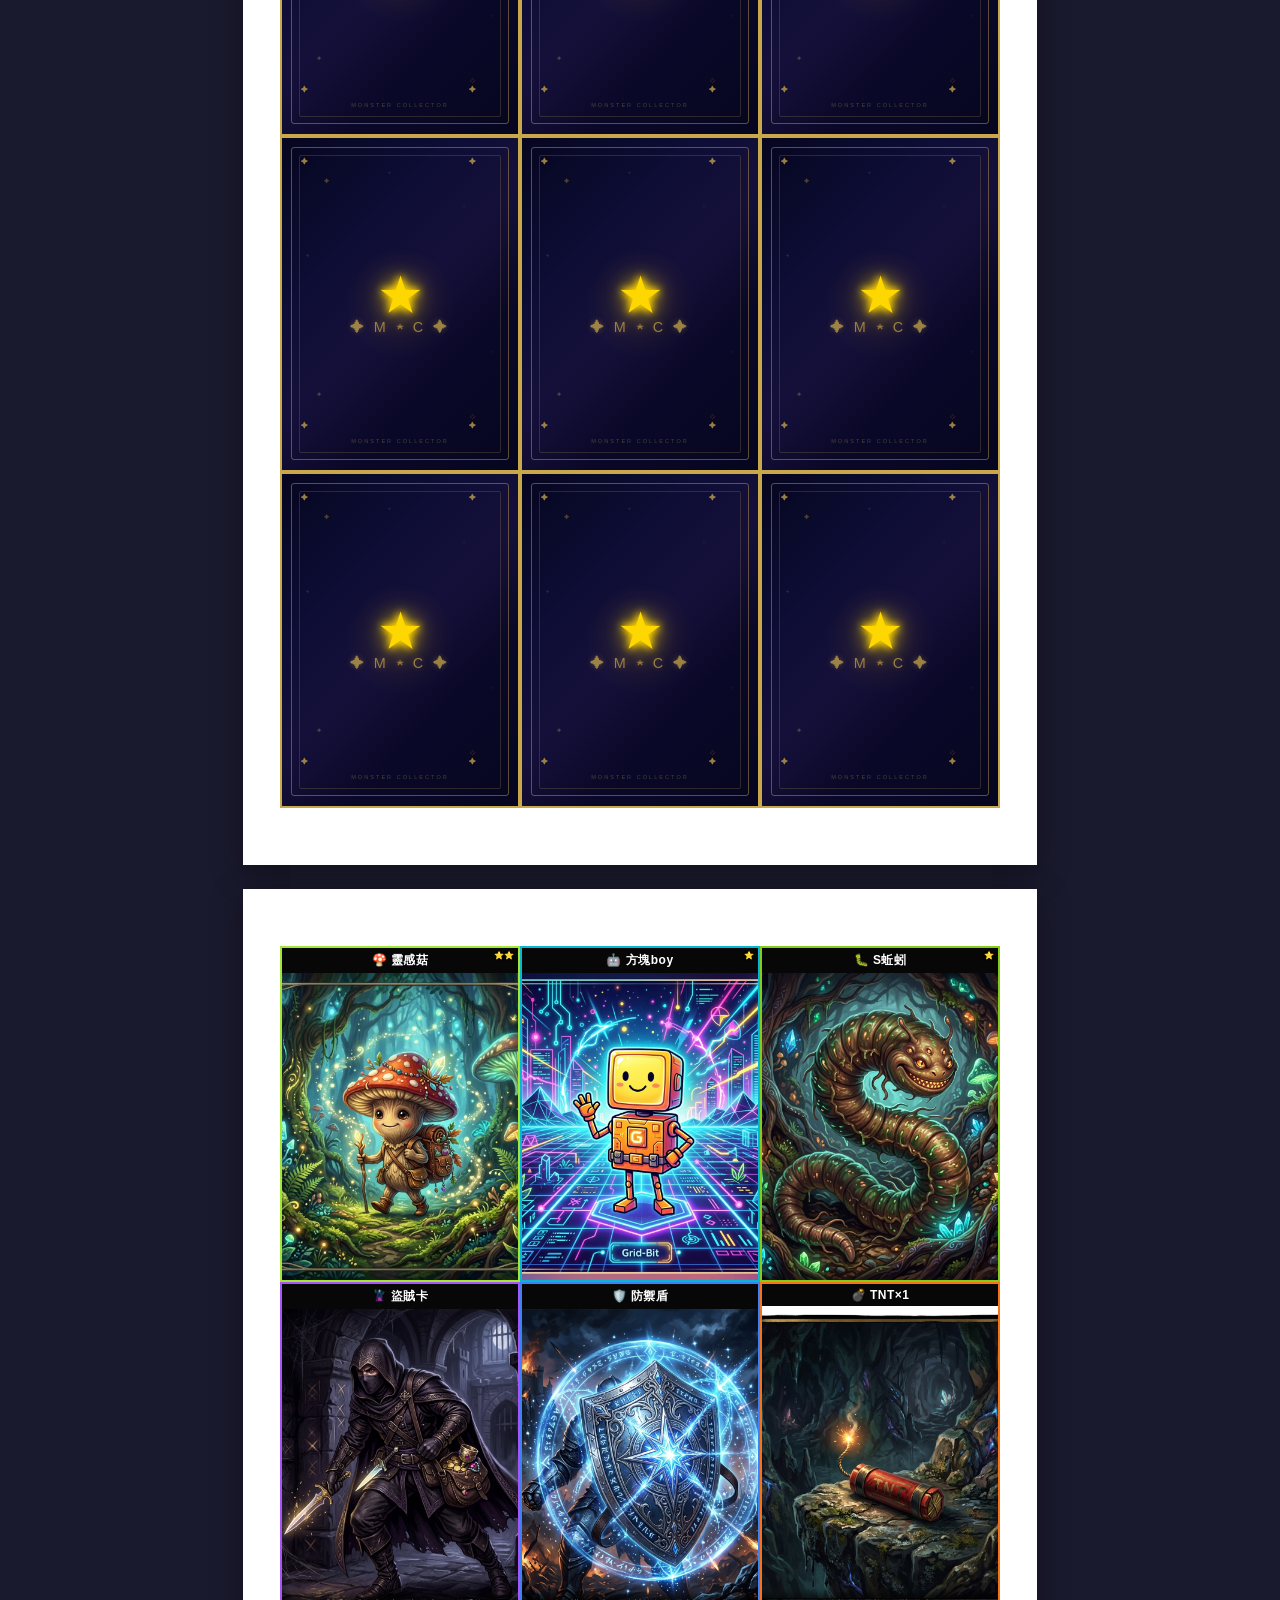
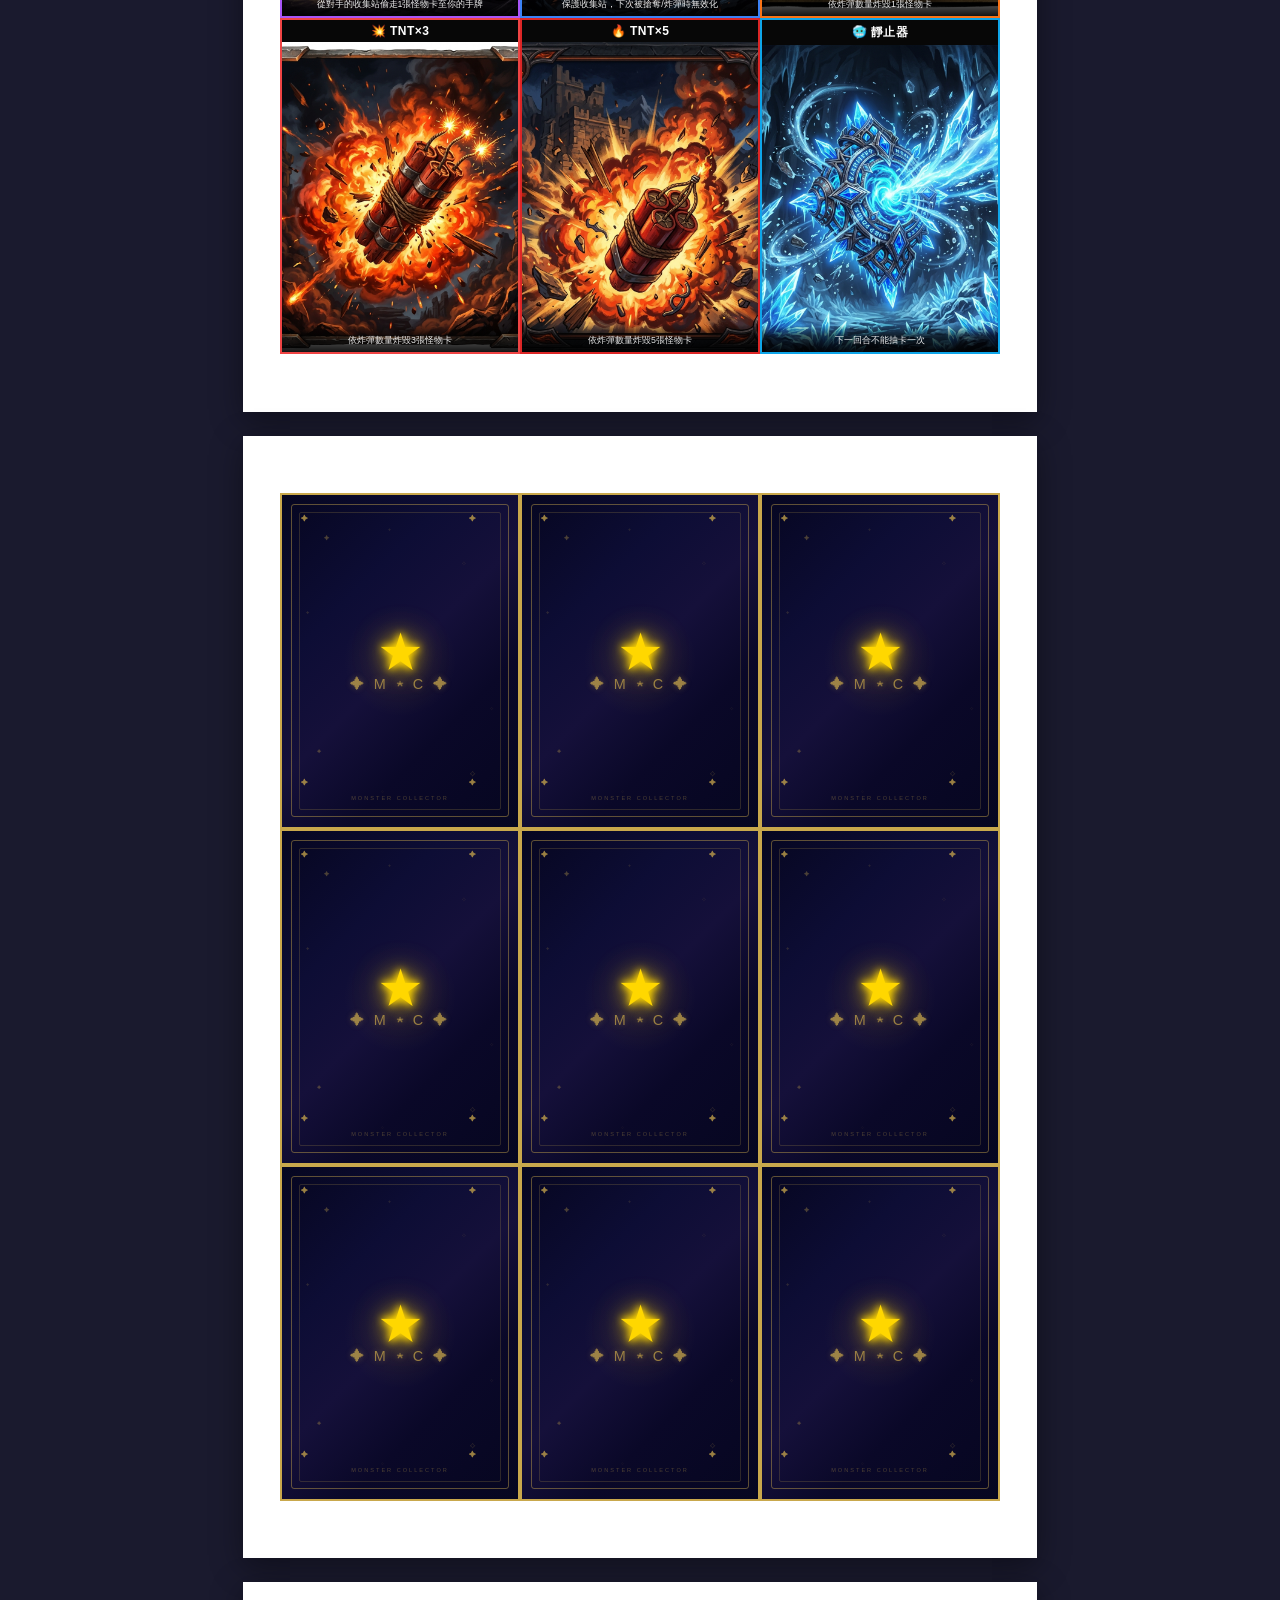
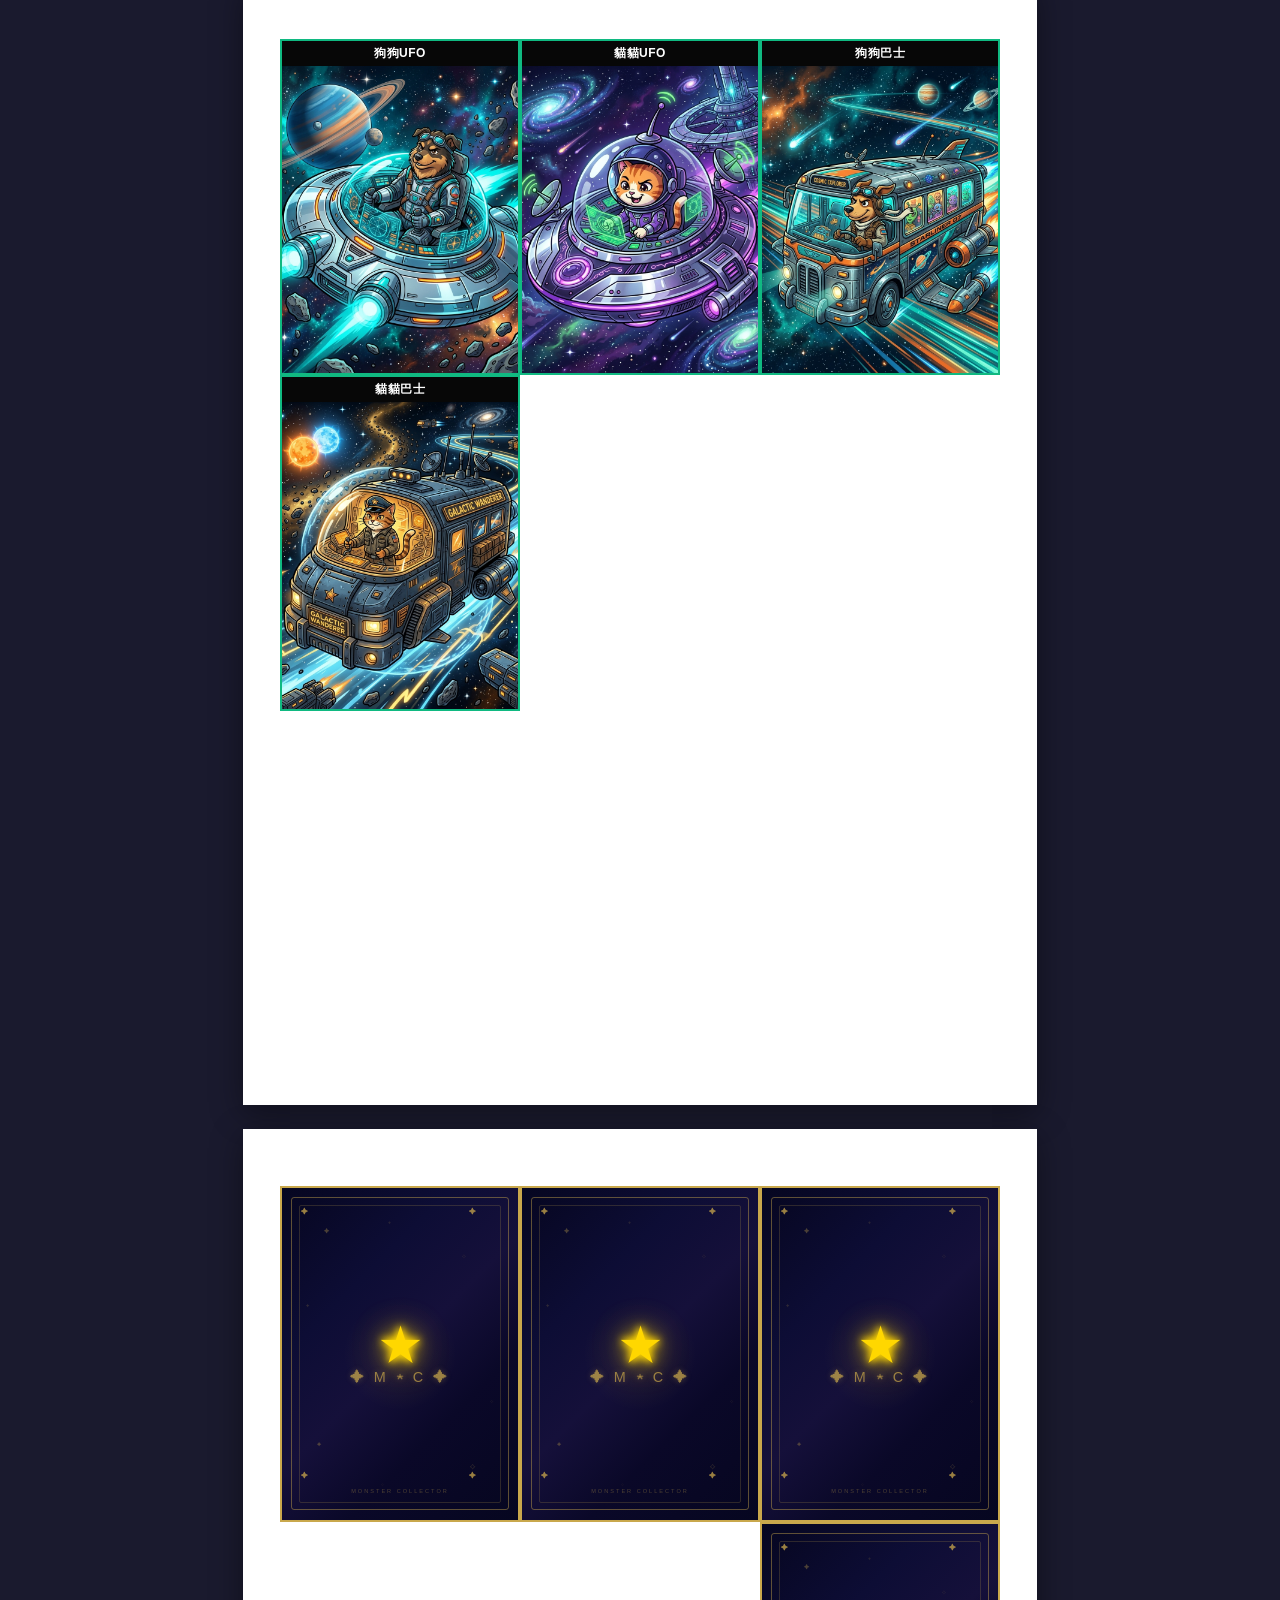
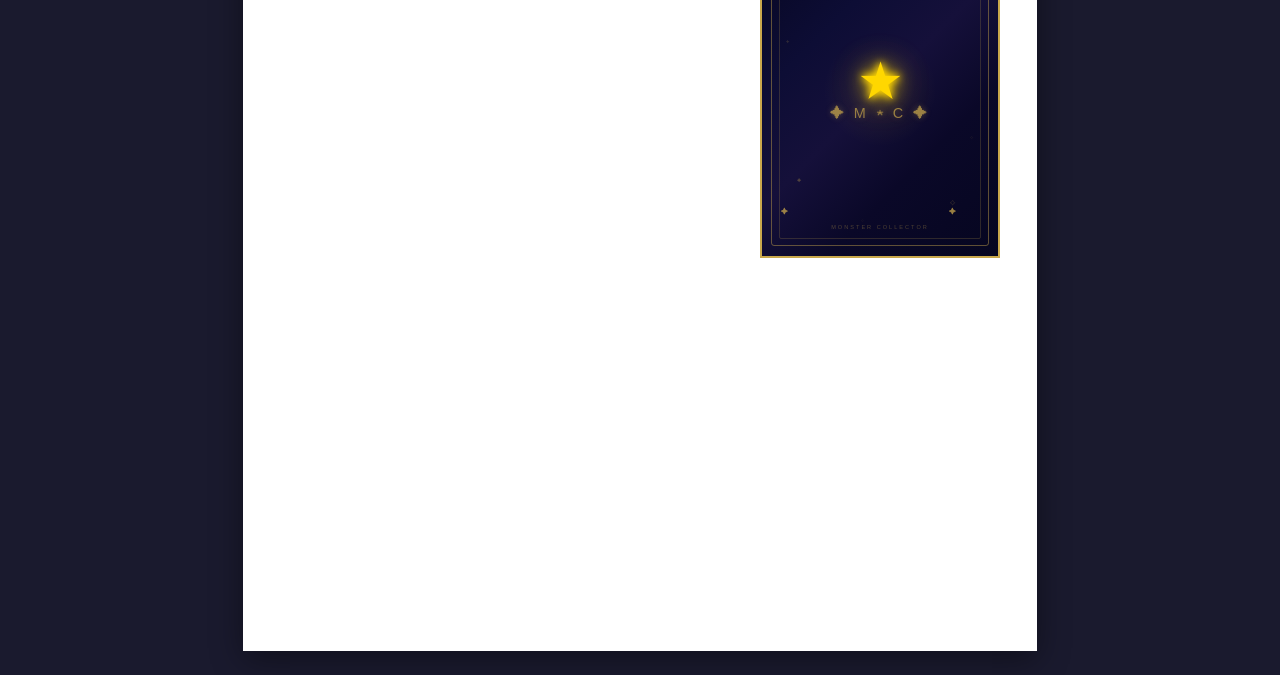
==== commit b753fce4: "feat(print): Redesign print page for A4 duplex printing - Implemented 3x3 grid with no gap between c" ====
--- a/print.html
+++ b/print.html
@@ -2,8 +2,9 @@
 <html lang="zh-TW">
 <head>
   <meta charset="UTF-8">
+  <title>Monster Collector - Print Cards</title>
   <style>
-    /* Reset and Base */
+    /* ========== Reset & Base ========== */
     * {
       box-sizing: border-box;
       -webkit-print-color-adjust: exact !important;
@@ -12,48 +13,83 @@
     body {
       margin: 0;
       padding: 0;
-      background: #e0e0e0;
-      font-family: 'Helvetica Neue', Helvetica, Arial, sans-serif;
-    }
-    
-    /* UI Controls - Hidden on print */
+      background: #1a1a2e;
+      font-family: 'Segoe UI', 'Helvetica Neue', Helvetica, Arial, sans-serif;
+    }
+    body.bw-mode .print-page {
+      filter: grayscale(1) contrast(1.1);
+    }
+
+    /* ========== Controls (hidden on print) ========== */
     .controls {
       text-align: center;
-      padding: 20px;
-      margin-bottom: 20px;
-      background: white;
-      box-shadow: 0 2px 10px rgba(0,0,0,0.1);
+      padding: 24px 20px;
+      margin-bottom: 24px;
+      background: linear-gradient(135deg, #0f0c29, #302b63, #24243e);
+      color: #e0e0e0;
+      border-bottom: 2px solid rgba(245,158,11,0.3);
+    }
+    .controls h1 {
+      margin: 0 0 8px;
+      font-size: 1.6rem;
+      color: #ffd700;
+      text-shadow: 0 0 10px rgba(255,215,0,0.3);
+    }
+    .controls p {
+      margin: 0 0 16px;
+      color: #aaa;
+      font-size: 0.9rem;
+    }
+    .btn-group {
+      display: flex;
+      gap: 12px;
+      justify-content: center;
+      flex-wrap: wrap;
     }
     .btn {
-      padding: 12px 24px;
-      font-size: 18px;
+      padding: 12px 28px;
+      font-size: 1rem;
       font-weight: bold;
       cursor: pointer;
-      background: #8b5cf6;
+      border: 2px solid;
+      border-radius: 8px;
+      transition: all 0.2s;
+    }
+    .btn-color {
+      background: linear-gradient(135deg, #8b5cf6, #6d28d9);
       color: white;
-      border: none;
-      border-radius: 8px;
-    }
+      border-color: #a78bfa;
+    }
+    .btn-color:hover { transform: translateY(-2px); box-shadow: 0 4px 15px rgba(139,92,246,0.4); }
+    .btn-bw {
+      background: linear-gradient(135deg, #374151, #1f2937);
+      color: white;
+      border-color: #6b7280;
+    }
+    .btn-bw:hover { transform: translateY(-2px); box-shadow: 0 4px 15px rgba(107,114,128,0.4); }
+
     @media print {
       .controls { display: none !important; }
       body { background: white !important; }
     }
 
-    /* A4 Print Page Setup */
+    /* ========== A4 Page ========== */
     @page {
       size: A4;
-      margin: 0; /* Zero margin to ensure absolute control */
+      margin: 0;
     }
     .print-page {
       width: 210mm;
       height: 297mm;
       background: white;
-      margin: 0 auto;
-      margin-bottom: 20px;
+      margin: 0 auto 24px;
       position: relative;
       page-break-after: always;
       overflow: hidden;
-      box-shadow: 0 4px 15px rgba(0,0,0,0.1);
+      box-shadow: 0 8px 30px rgba(0,0,0,0.4);
+      display: flex;
+      justify-content: center;
+      align-items: center;
     }
     @media print {
       .print-page {
@@ -62,34 +98,25 @@
       }
     }
 
-    /* Grid container for 3x3 cards, perfectly centered */
-    /* Cards: 63.5mm x 88.9mm, 3x3 grid = 190.5mm x 266.7mm */
-    /* Margins required to perfectly center: */
-    /* Left/Right: (210 - 190.5) / 2 = 9.75mm */
-    /* Top/Bottom: (297 - 266.7) / 2 = 15.15mm */
+    /* ========== Card Grid: 3x3, zero gap ========== */
     .card-grid {
-      position: absolute;
-      top: 15.15mm;
-      left: 9.75mm;
-      width: 190.5mm;
-      height: 266.7mm;
+      width: calc(63.5mm * 3);
+      height: calc(88.9mm * 3);
       display: flex;
       flex-wrap: wrap;
       align-content: flex-start;
-      /* Zero gaps to allow continuous printing */
       gap: 0;
     }
 
-    /* Standard Card Size (63.5mm x 88.9mm) */
+    /* ========== Card Wrapper (63.5mm × 88.9mm) ========== */
     .card-wrapper {
       width: 63.5mm;
       height: 88.9mm;
       padding: 0;
       margin: 0;
-      outline: 1px dotted rgba(0,0,0,0.3); /* Cut marking outline */
-    }
-
-    /* Card styling ported from actual game */
+    }
+
+    /* ========== Card Face ========== */
     .card {
       width: 100%;
       height: 100%;
@@ -98,21 +125,21 @@
       flex-direction: column;
       position: relative;
       overflow: hidden;
-      border: 3px solid;
+      border: 2.5px solid;
     }
 
     .card-header {
-      padding: 5px;
-      font-size: 0.8rem;
+      padding: 4px 6px;
+      font-size: 0.75rem;
       font-weight: bold;
       color: white;
       text-align: center;
-      background: rgba(0,0,0,0.5);
+      background: rgba(0,0,0,0.6);
       z-index: 2;
-      /* Truncate long names */
       white-space: nowrap;
       overflow: hidden;
       text-overflow: ellipsis;
+      letter-spacing: 0.5px;
     }
 
     .card-image-wrap {
@@ -126,152 +153,297 @@
       width: 100%;
       height: 100%;
       object-fit: cover;
-    }
-
-    .card-overlay {
-      position: absolute;
-      bottom: 0; left: 0; right: 0;
-      background: linear-gradient(to top, rgba(0,0,0,0.95), transparent);
-      padding: 8px 6px;
+      display: block;
+    }
+
+    .card-effect-bar {
+      position: absolute;
+      bottom: 0;
+      left: 0;
+      right: 0;
+      background: linear-gradient(to top, rgba(0,0,0,0.92) 0%, rgba(0,0,0,0.6) 60%, transparent 100%);
+      padding: 10px 6px 5px;
       text-align: center;
     }
 
-    .card-desc {
-      font-size: 0.65rem;
-      color: rgba(255,255,255,0.9);
-      line-height: 1.4;
-    }
-
-    .card-type {
-      position: absolute;
-      top: 5px; left: 5px;
+    .card-effect-text {
       font-size: 0.55rem;
-      background: rgba(0,0,0,0.7);
-      padding: 2px 6px;
-      border-radius: 4px;
-      color: white;
-      z-index: 2;
-    }
-
-    /* Card Back Styling */
-    .card.card-back {
-      background: linear-gradient(135deg, #1a1a3e 0%, #0d0d24 100%);
-      border-color: #f59e0b; /* Gold border */
+      color: rgba(255,255,255,0.92);
+      line-height: 1.35;
+    }
+
+    /* Rarity stars at top-right */
+    .card-rarity {
+      position: absolute;
+      top: 3px;
+      right: 4px;
+      font-size: 0.5rem;
+      z-index: 3;
+      text-shadow: 0 1px 3px rgba(0,0,0,0.8);
+    }
+
+    /* ========== Card Back: Premium Star Design ========== */
+    .card-back-design {
+      width: 100%;
+      height: 100%;
+      background: linear-gradient(135deg, #060620 0%, #0d0d35 30%, #15103a 50%, #0a0828 70%, #060620 100%);
+      border: 2.5px solid #c9a84c;
+      position: relative;
       display: flex;
       justify-content: center;
       align-items: center;
-    }
-    
-    .card.card-back::before {
+      overflow: hidden;
+    }
+
+    /* Outer ornamental border */
+    .card-back-design::before {
       content: '';
       position: absolute;
-      top: 4mm; bottom: 4mm; left: 4mm; right: 4mm;
-      border: 1px solid rgba(245,158,11,0.4);
-    }
-    
-    .card-back-star {
-      font-size: 3rem;
-      text-shadow: 0 0 15px rgba(245,158,11,0.8);
-      opacity: 0.9;
+      top: 2.5mm;
+      bottom: 2.5mm;
+      left: 2.5mm;
+      right: 2.5mm;
+      border: 1.5px solid rgba(201, 168, 76, 0.45);
+      border-radius: 3px;
+      z-index: 1;
+    }
+
+    /* Inner ornamental border */
+    .card-back-design::after {
+      content: '';
+      position: absolute;
+      top: 4.5mm;
+      bottom: 4.5mm;
+      left: 4.5mm;
+      right: 4.5mm;
+      border: 0.5px solid rgba(201, 168, 76, 0.2);
+      border-radius: 2px;
+      z-index: 1;
+    }
+
+    /* Corner decorations */
+    .corner-deco {
+      position: absolute;
+      width: 8mm;
+      height: 8mm;
+      z-index: 2;
+    }
+    .corner-deco::before,
+    .corner-deco::after {
+      content: '✦';
+      position: absolute;
+      color: rgba(201, 168, 76, 0.5);
+      font-size: 0.45rem;
+    }
+    .corner-tl { top: 5mm; left: 5mm; }
+    .corner-tr { top: 5mm; right: 5mm; }
+    .corner-bl { bottom: 5mm; left: 5mm; }
+    .corner-br { bottom: 5mm; right: 5mm; }
+
+    /* Radial glow behind star */
+    .star-glow {
+      position: absolute;
+      width: 30mm;
+      height: 30mm;
+      border-radius: 50%;
+      background: radial-gradient(circle, rgba(255,215,0,0.12) 0%, rgba(255,215,0,0.04) 40%, transparent 70%);
+      z-index: 1;
+    }
+
+    /* Central star cluster */
+    .star-center {
+      position: relative;
+      z-index: 3;
+      display: flex;
+      flex-direction: column;
+      align-items: center;
+      gap: 2px;
+    }
+
+    .star-main {
+      font-size: 2.8rem;
+      line-height: 1;
+      color: #ffd700;
+      text-shadow:
+        0 0 8px rgba(255, 215, 0, 0.9),
+        0 0 20px rgba(255, 215, 0, 0.5),
+        0 0 40px rgba(255, 215, 0, 0.25),
+        0 0 60px rgba(255, 215, 0, 0.1);
+      filter: drop-shadow(0 0 3px rgba(255,215,0,0.8));
+    }
+
+    .star-sub {
+      font-size: 0.9rem;
+      color: rgba(201, 168, 76, 0.7);
+      letter-spacing: 3px;
+      text-shadow: 0 0 6px rgba(201, 168, 76, 0.3);
+    }
+
+    /* Scattered mini stars */
+    .mini-stars {
+      position: absolute;
+      top: 0; left: 0; right: 0; bottom: 0;
+      z-index: 2;
+      overflow: hidden;
+    }
+    .mini-star {
+      position: absolute;
+      color: rgba(201, 168, 76, 0.35);
+      font-size: 0.35rem;
+    }
+    .ms1 { top: 12%; left: 18%; }
+    .ms2 { top: 20%; right: 22%; font-size: 0.25rem; opacity: 0.6; }
+    .ms3 { bottom: 22%; left: 15%; font-size: 0.28rem; }
+    .ms4 { bottom: 15%; right: 18%; }
+    .ms5 { top: 35%; left: 10%; font-size: 0.22rem; opacity: 0.5; }
+    .ms6 { bottom: 35%; right: 10%; font-size: 0.22rem; opacity: 0.5; }
+    .ms7 { top: 10%; left: 45%; font-size: 0.2rem; opacity: 0.4; }
+    .ms8 { bottom: 10%; left: 42%; font-size: 0.2rem; opacity: 0.4; }
+
+    /* Title at bottom of back card */
+    .back-title {
+      position: absolute;
+      bottom: 6mm;
+      left: 0;
+      right: 0;
+      text-align: center;
+      z-index: 3;
+    }
+    .back-title span {
+      font-size: 0.35rem;
+      letter-spacing: 2px;
+      color: rgba(201, 168, 76, 0.35);
+      text-transform: uppercase;
     }
   </style>
 </head>
 <body>
-  
+
   <div class="controls">
-    <h1 style="margin-top:0">🖨️ Monster Collector - 雙面列印 PDF</h1>
-    <p style="color:#555">已為 A4 雙面列印優化排版：完全置中、無縫 3x3 陣列。<br>
-      請使用「雙面列印（翻轉長邊）」功能，即可獲得正面彩色、背面星星的實體卡牌！</p>
-    <button class="btn" onclick="window.print()">列印 / 存檔為 PDF</button>
+    <h1>⭐ Monster Collector — Card Print</h1>
+    <p>A4 雙面列印（翻轉長邊）· 3×3 無間距排版 · 正面卡牌 / 背面星星</p>
+    <div class="btn-group">
+      <button class="btn btn-color" onclick="printMode('color')">🎨 彩色列印</button>
+      <button class="btn btn-bw" onclick="printMode('bw')">🖤 黑白列印</button>
+    </div>
   </div>
 
   <div id="pages-container"></div>
 
-  <!-- Load Cards -->
   <script src="js/cards.js"></script>
   <script>
+    function printMode(mode) {
+      if (mode === 'bw') {
+        document.body.classList.add('bw-mode');
+      } else {
+        document.body.classList.remove('bw-mode');
+      }
+      setTimeout(() => window.print(), 100);
+    }
+
     document.addEventListener("DOMContentLoaded", () => {
       const container = document.getElementById('pages-container');
-      
+
       const allCards = [
         ...CARD_DATA.monsters.map(c => ({...c, cat: 'monster'})),
         ...CARD_DATA.skills.map(c => ({...c, cat: 'skill'})),
         ...CARD_DATA.stations.map(c => ({...c, cat: 'station'}))
       ];
 
-      const cardsPerPage = 9;
+      const COLS = 3;
+      const ROWS = 3;
+      const cardsPerPage = COLS * ROWS;
       let html = '';
 
       for (let i = 0; i < allCards.length; i += cardsPerPage) {
         let pageCards = allCards.slice(i, i + cardsPerPage);
-        
-        // Pad the last page to have exactly 9 elements for grid alignment if needed
+
+        // Pad to fill the grid
         while (pageCards.length < cardsPerPage) {
           pageCards.push(null);
         }
 
-        // ============================
-        // Provide PAGE FRONT (Card Faces)
-        // ============================
+        // ===== FRONT PAGE =====
         html += '<div class="print-page"><div class="card-grid">';
         pageCards.forEach(card => {
           if (!card) {
-            // Empty placeholder to preserve grid flow
-            html += `<div class="card-wrapper" style="outline:none"></div>`;
+            html += '<div class="card-wrapper"></div>';
             return;
           }
 
           let color = card.color || '#555';
           if (card.cat === 'station') color = '#10b981';
-          
-          let typeLabel = '';
-          if (card.type === 'shield') typeLabel = '🛡️ 防禦';
-          else if (card.type === 'counter') typeLabel = '🔄 反彈';
-          else if (card.type === 'special') typeLabel = '✨ 特殊';
-          else if (card.type === 'bomb') typeLabel = '💣 攻擊';
-          else if (card.type === 'steal') typeLabel = '⚡ 竊取';
-          else if (card.type === 'monster') typeLabel = '🐉 怪物';
-          else if (card.cat === 'station') typeLabel = '🏠 基地';
-          else typeLabel = '🃏 技能';
+
+          // Rarity stars for monsters
+          let rarityHTML = '';
+          if (card.rarity) {
+            rarityHTML = `<div class="card-rarity">${'⭐'.repeat(card.rarity)}</div>`;
+          }
+
+          // Effect text only for skill cards
+          let effectHTML = '';
+          if (card.cat === 'skill' && card.description) {
+            effectHTML = `
+              <div class="card-effect-bar">
+                <div class="card-effect-text">${card.description}</div>
+              </div>`;
+          }
 
           html += `
             <div class="card-wrapper">
               <div class="card" style="border-color: ${color}">
-                <div class="card-type" style="color: ${color}">${typeLabel}</div>
-                <div class="card-header">
-                  <span>${card.emoji || ''}</span> ${card.name}
-                </div>
+                ${rarityHTML}
+                <div class="card-header">${card.emoji || ''} ${card.name}</div>
                 <div class="card-image-wrap">
-                  ${card.image ? `<img src="${card.image}" class="card-image">` : ''}
-                  <div class="card-overlay">
-                    <div class="card-desc">${card.description || '收集站背景卡'}</div>
-                  </div>
+                  ${card.image ? `<img src="${card.image}" class="card-image" loading="lazy">` : ''}
+                  ${effectHTML}
                 </div>
               </div>
-            </div>
-          `;
+            </div>`;
         });
         html += '</div></div>';
 
-        // ============================
-        // Provide PAGE BACK (Card Backs)
-        // ============================
-        // IMPORTANT: When duplex printing, Top-Left card on FRONT maps to Top-Right card on BACK.
-        // Because our card backs are uniformly identical stars, we simply print 9 identical backs!
+        // ===== BACK PAGE (mirrored columns for duplex) =====
+        // When duplex printing (flip long edge), left-right is mirrored.
+        // Front row [A][B][C] → Back row must be [C][B][A] in HTML
+        const mirroredCards = [];
+        for (let row = 0; row < ROWS; row++) {
+          for (let col = COLS - 1; col >= 0; col--) {
+            mirroredCards.push(pageCards[row * COLS + col]);
+          }
+        }
+
         html += '<div class="print-page"><div class="card-grid">';
-        pageCards.forEach(card => {
+        mirroredCards.forEach(card => {
           if (!card) {
-            html += `<div class="card-wrapper" style="outline:none"></div>`;
+            html += '<div class="card-wrapper"></div>';
             return;
           }
-          // The uniform magic star card back
           html += `
             <div class="card-wrapper">
-              <div class="card card-back">
-                <div class="card-back-star">⭐⭐</div>
+              <div class="card-back-design">
+                <div class="mini-stars">
+                  <span class="mini-star ms1">✦</span>
+                  <span class="mini-star ms2">✧</span>
+                  <span class="mini-star ms3">✦</span>
+                  <span class="mini-star ms4">✧</span>
+                  <span class="mini-star ms5">✦</span>
+                  <span class="mini-star ms6">✧</span>
+                  <span class="mini-star ms7">✦</span>
+                  <span class="mini-star ms8">✧</span>
+                </div>
+                <div class="corner-deco corner-tl"></div>
+                <div class="corner-deco corner-tr"></div>
+                <div class="corner-deco corner-bl"></div>
+                <div class="corner-deco corner-br"></div>
+                <div class="star-glow"></div>
+                <div class="star-center">
+                  <div class="star-main">★</div>
+                  <div class="star-sub">✦ M ★ C ✦</div>
+                </div>
+                <div class="back-title"><span>Monster Collector</span></div>
               </div>
-            </div>
-          `;
+            </div>`;
         });
         html += '</div></div>';
       }
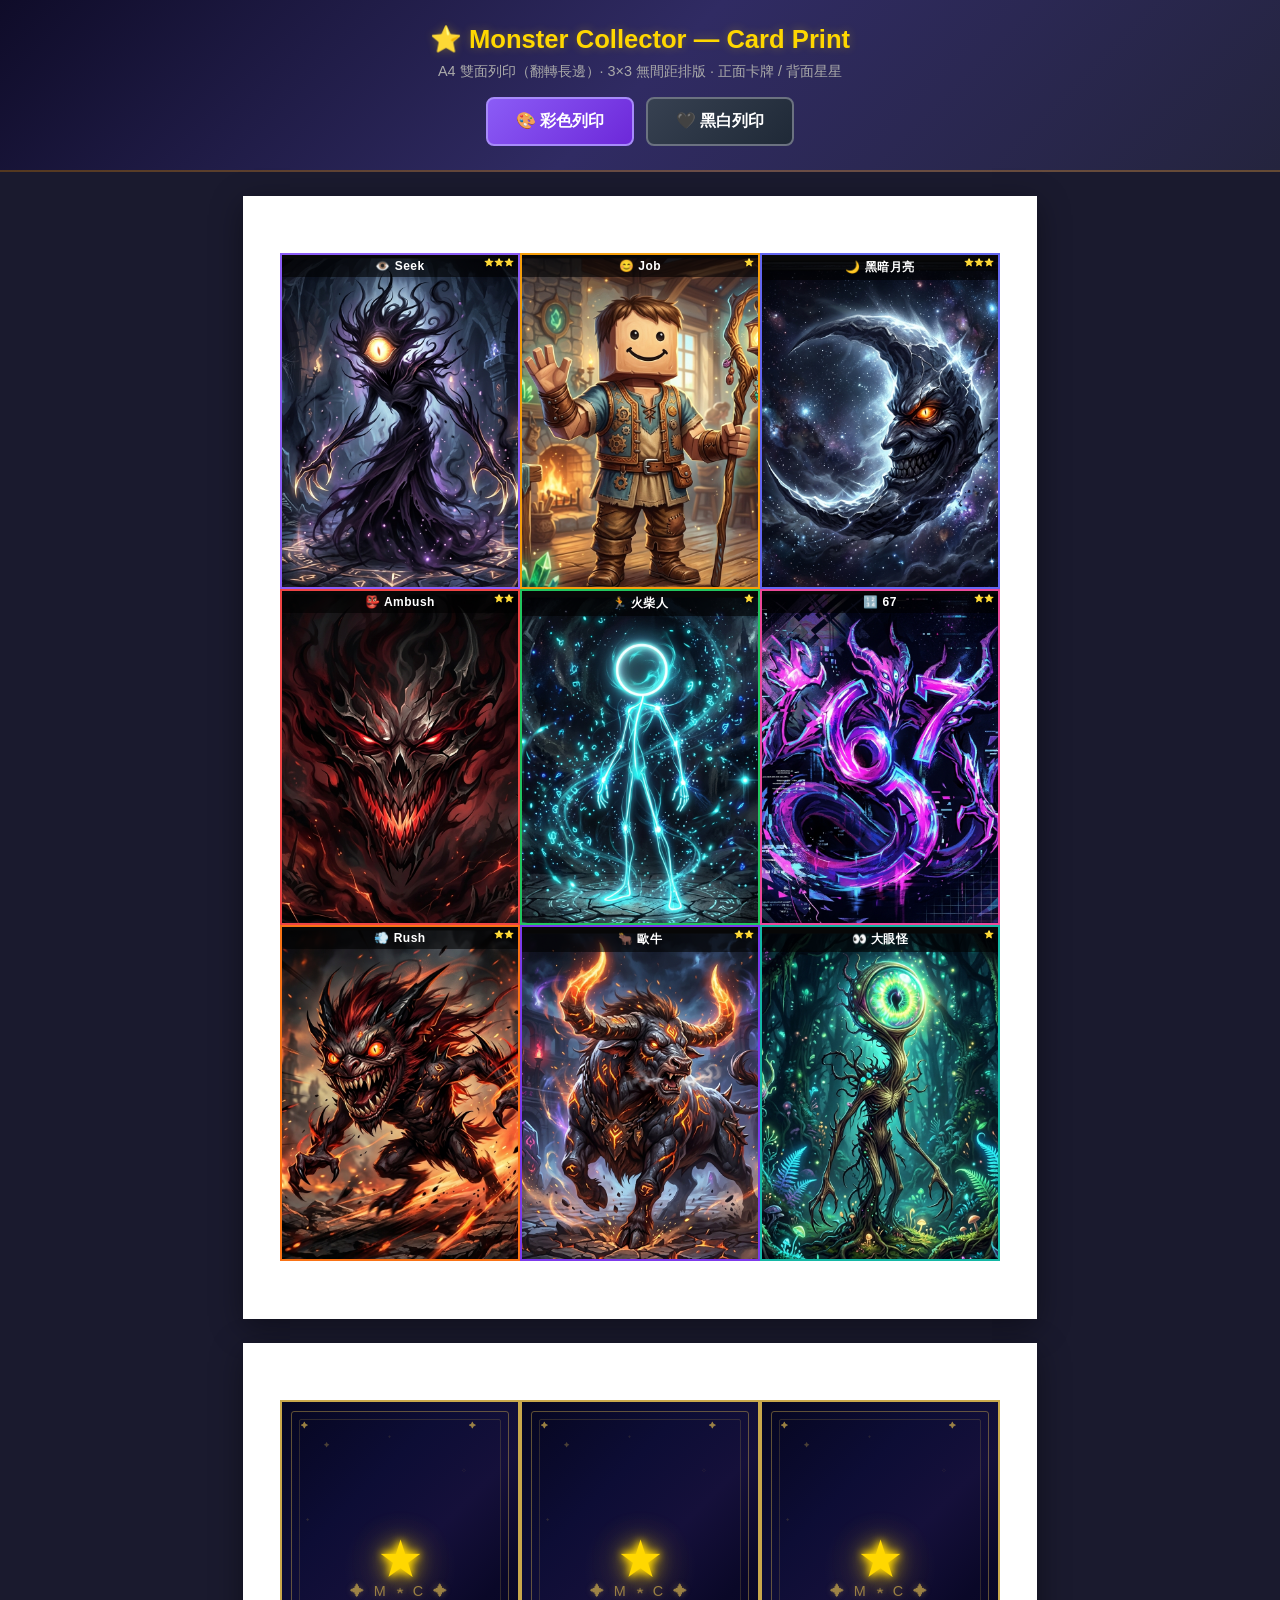
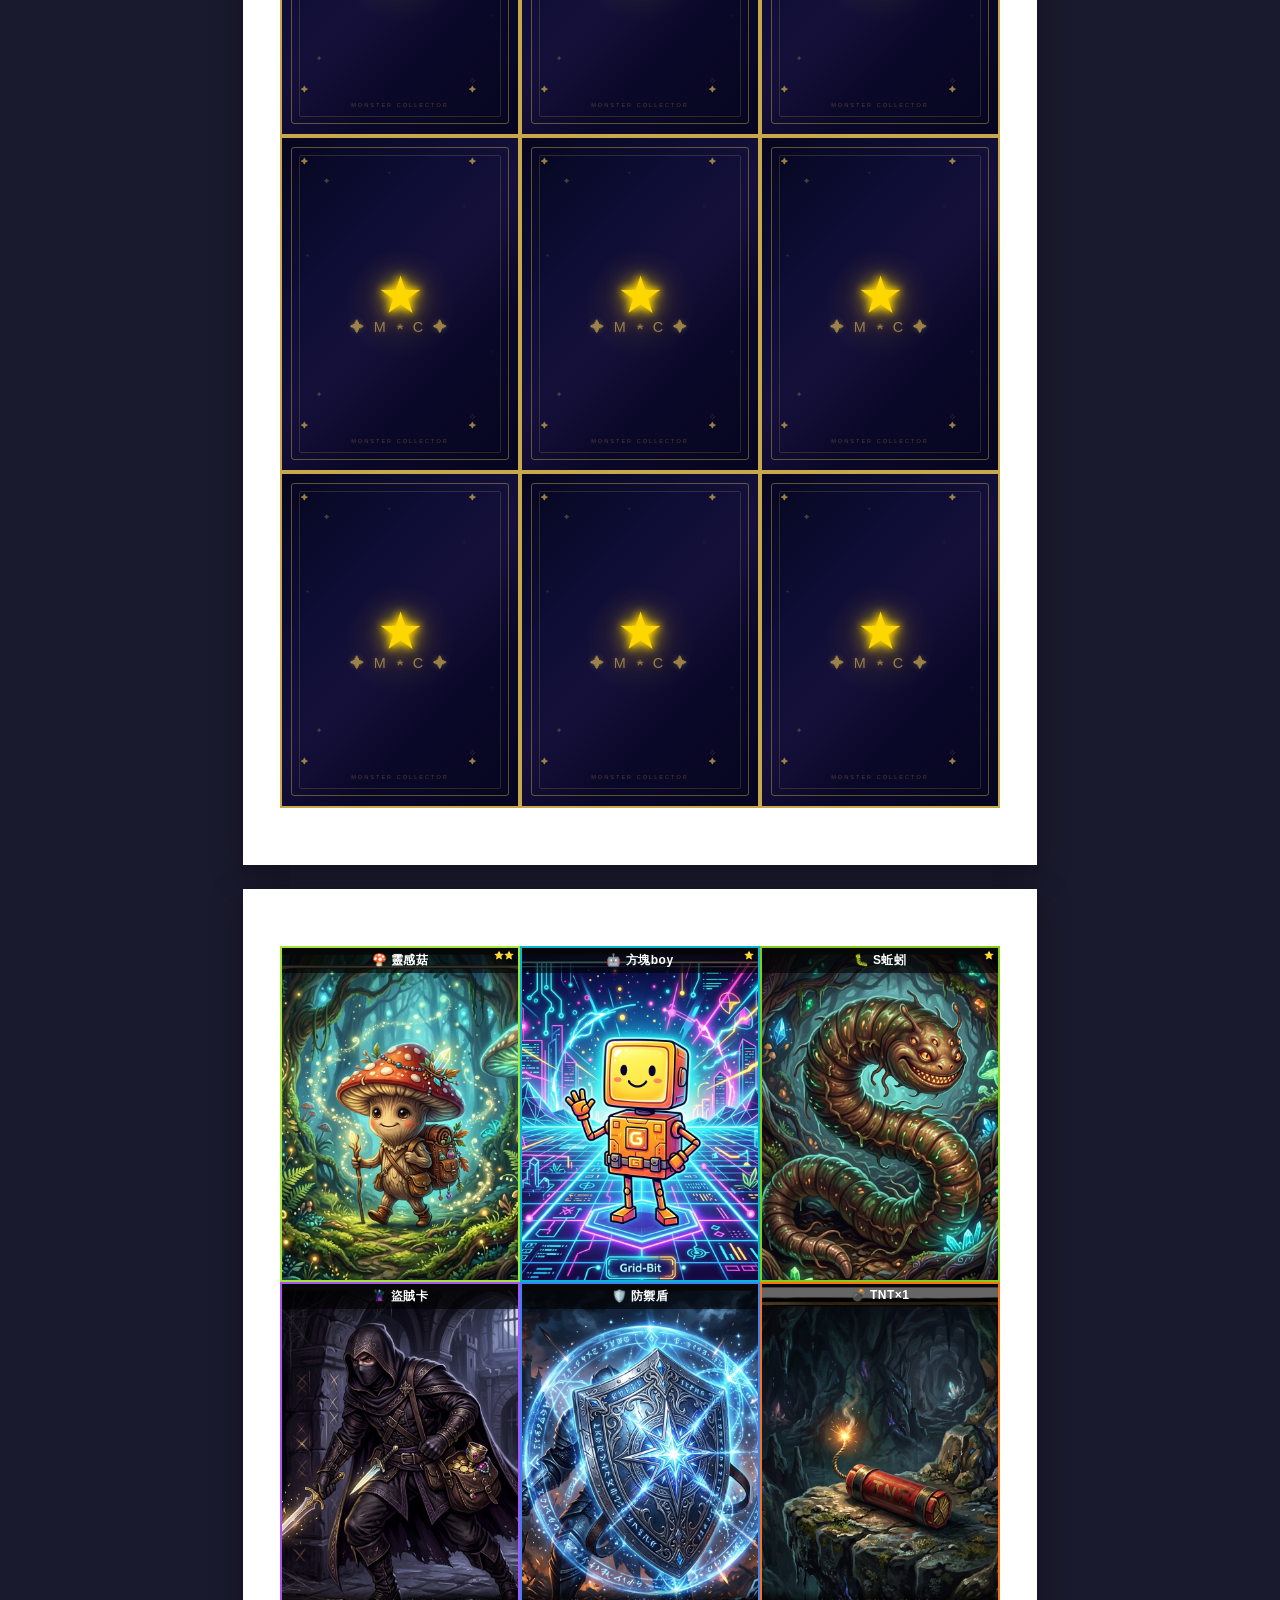
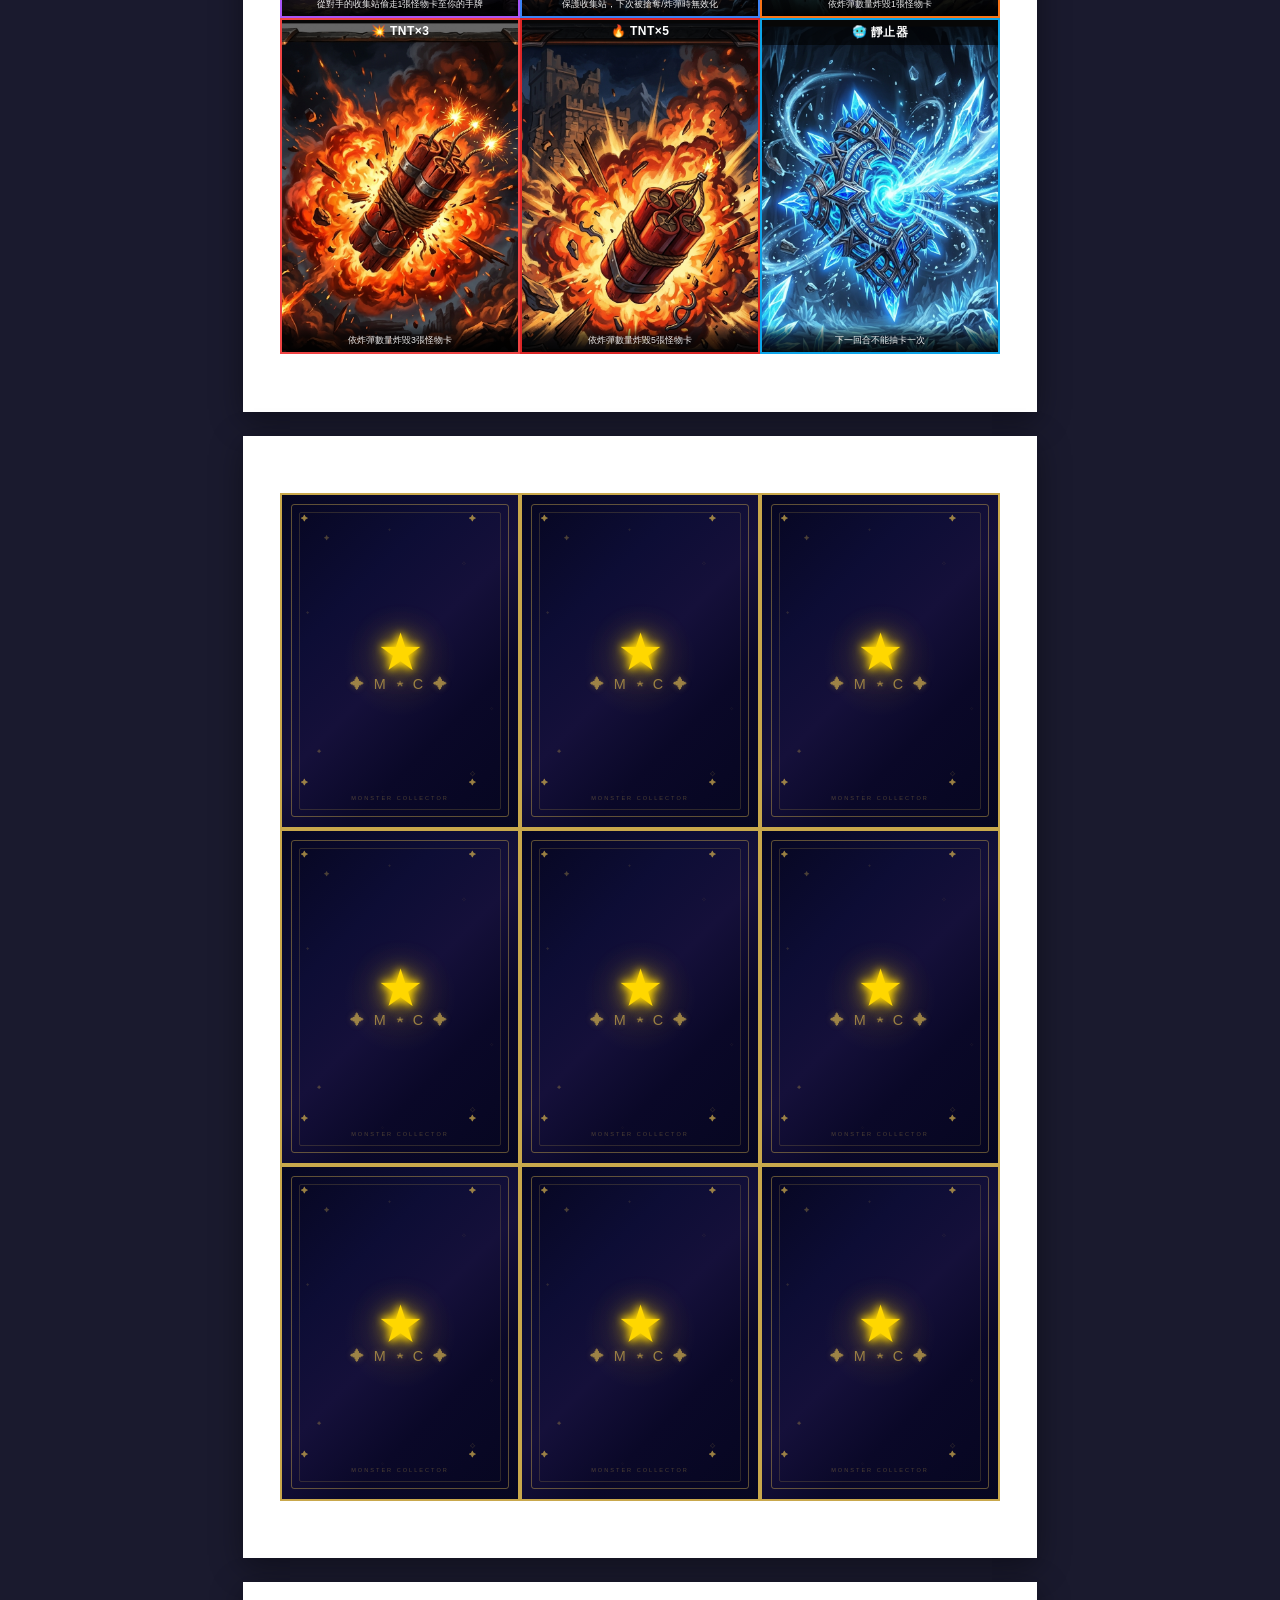
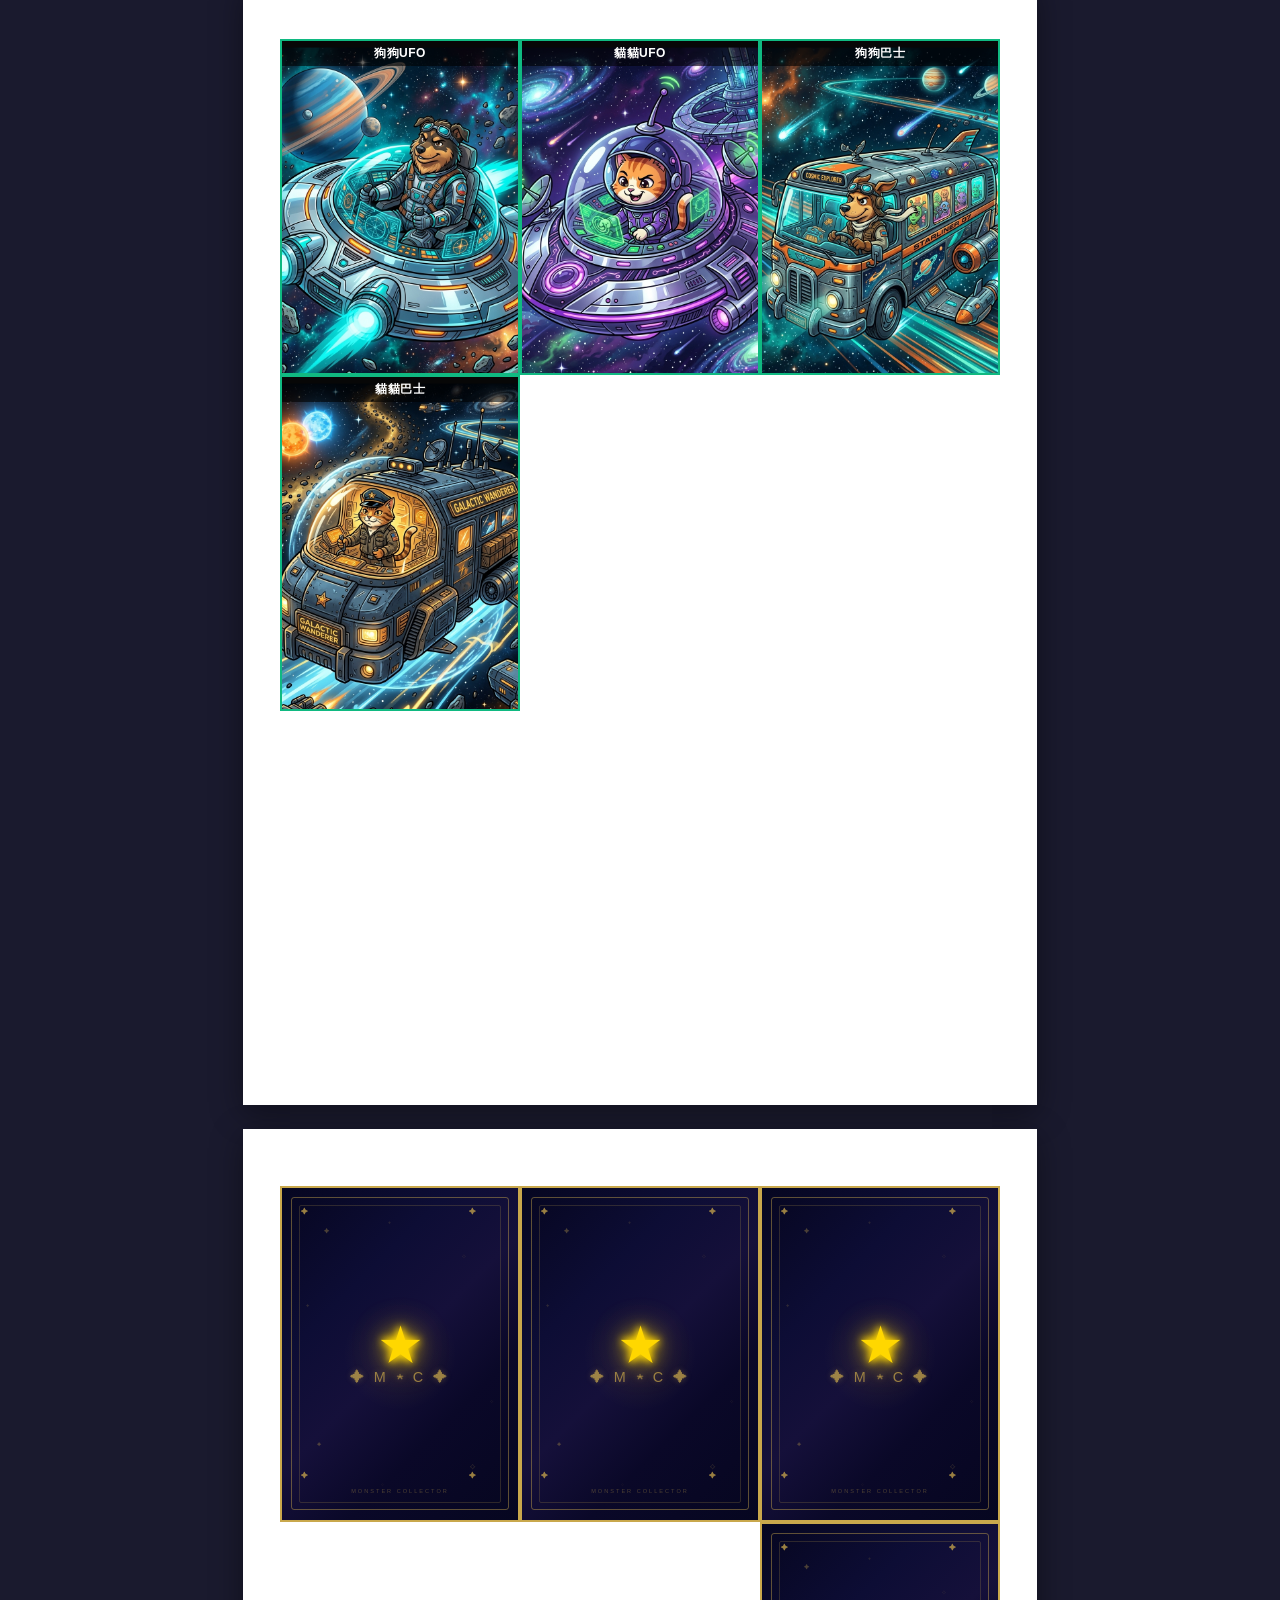
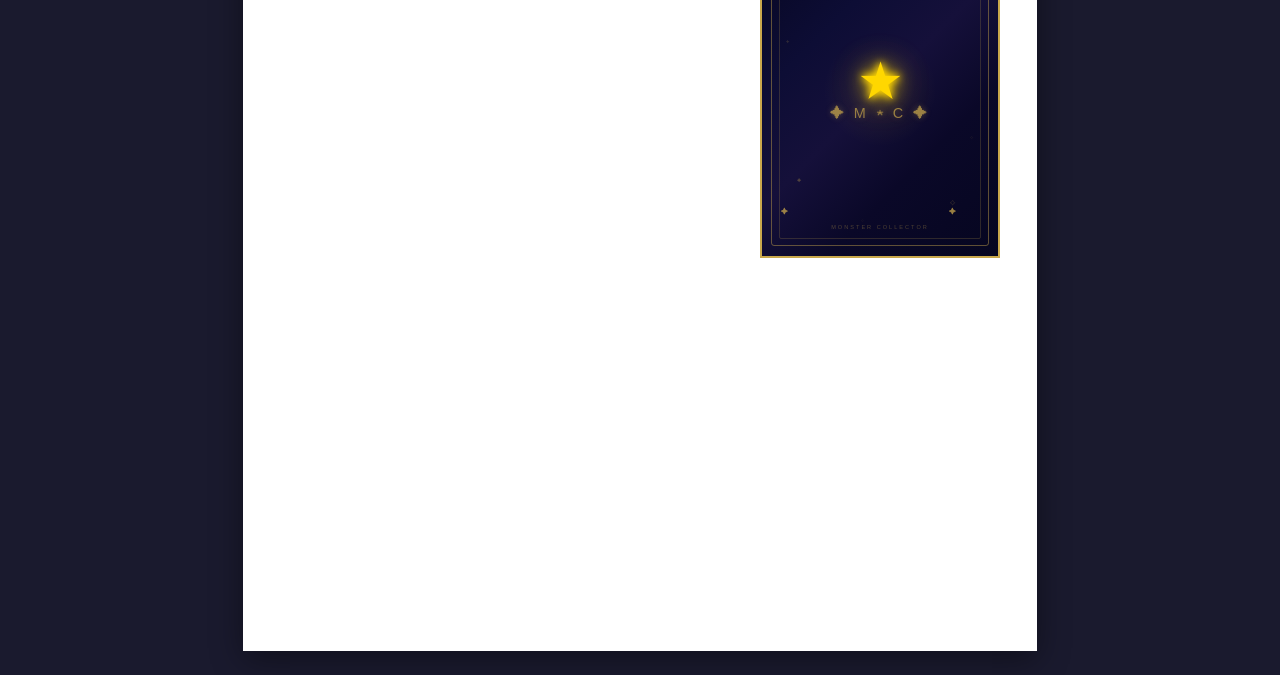
==== commit 0a180fa2: "fix(print): zoom card images to remove baked-in white borders from assets like TNT" ====
--- a/print.html
+++ b/print.html
@@ -154,6 +154,7 @@
       height: 100%;
       object-fit: cover;
       display: block;
+      transform: scale(1.12); /* Scale up specifically to crop thick white borders mapped into original TNT images */
     }
 
     .card-effect-bar {
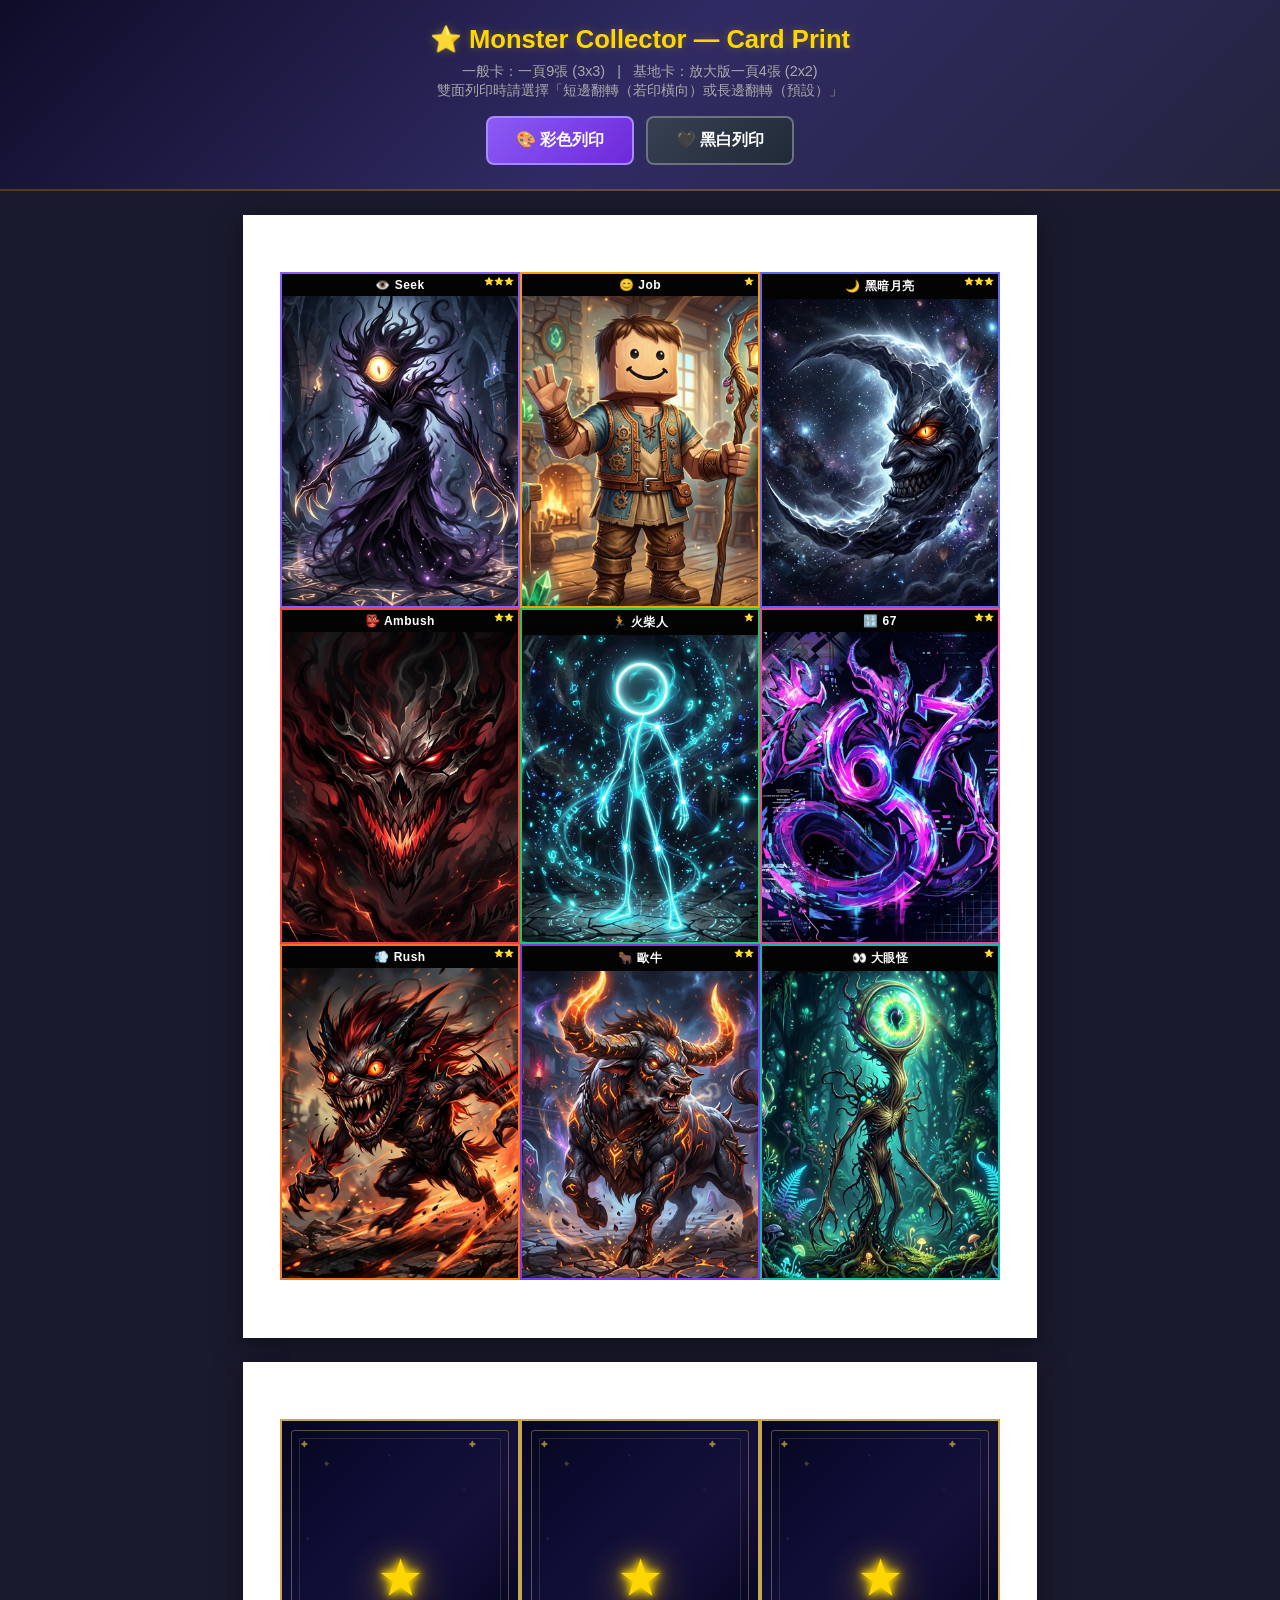
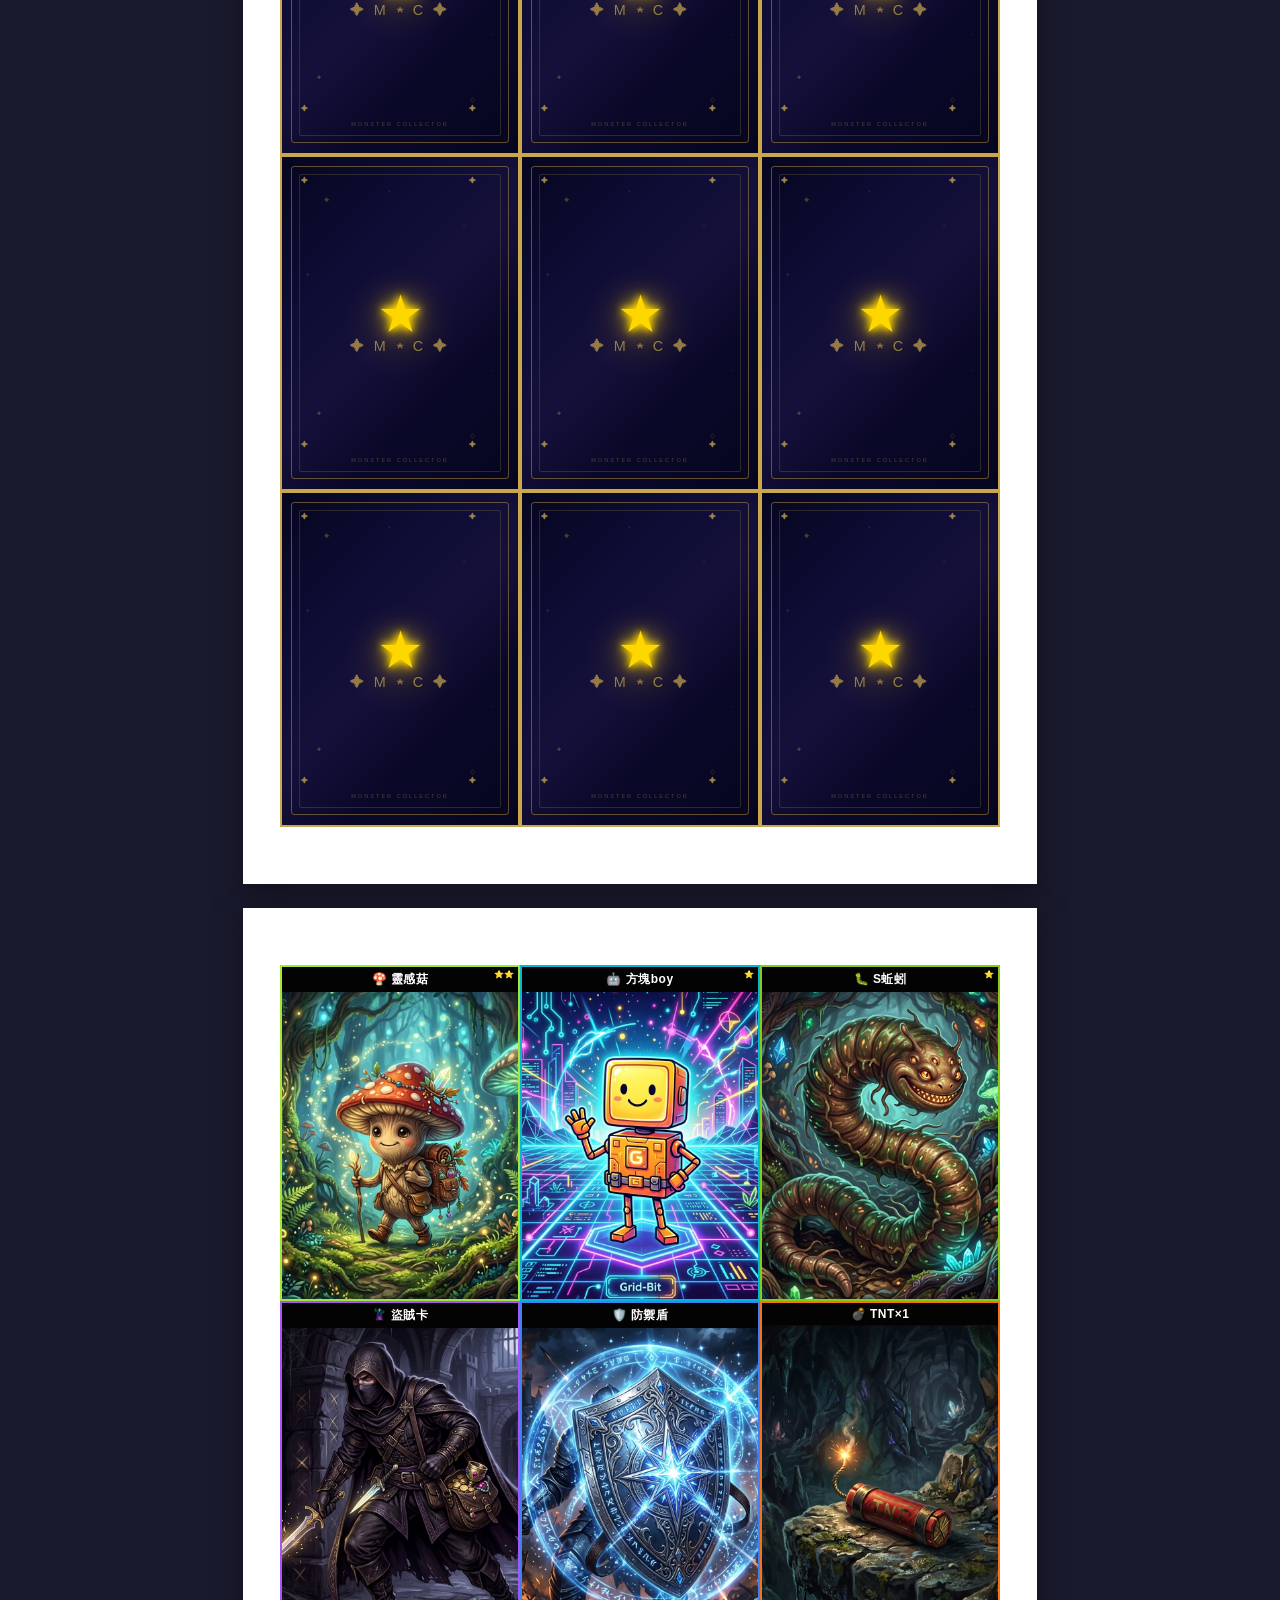
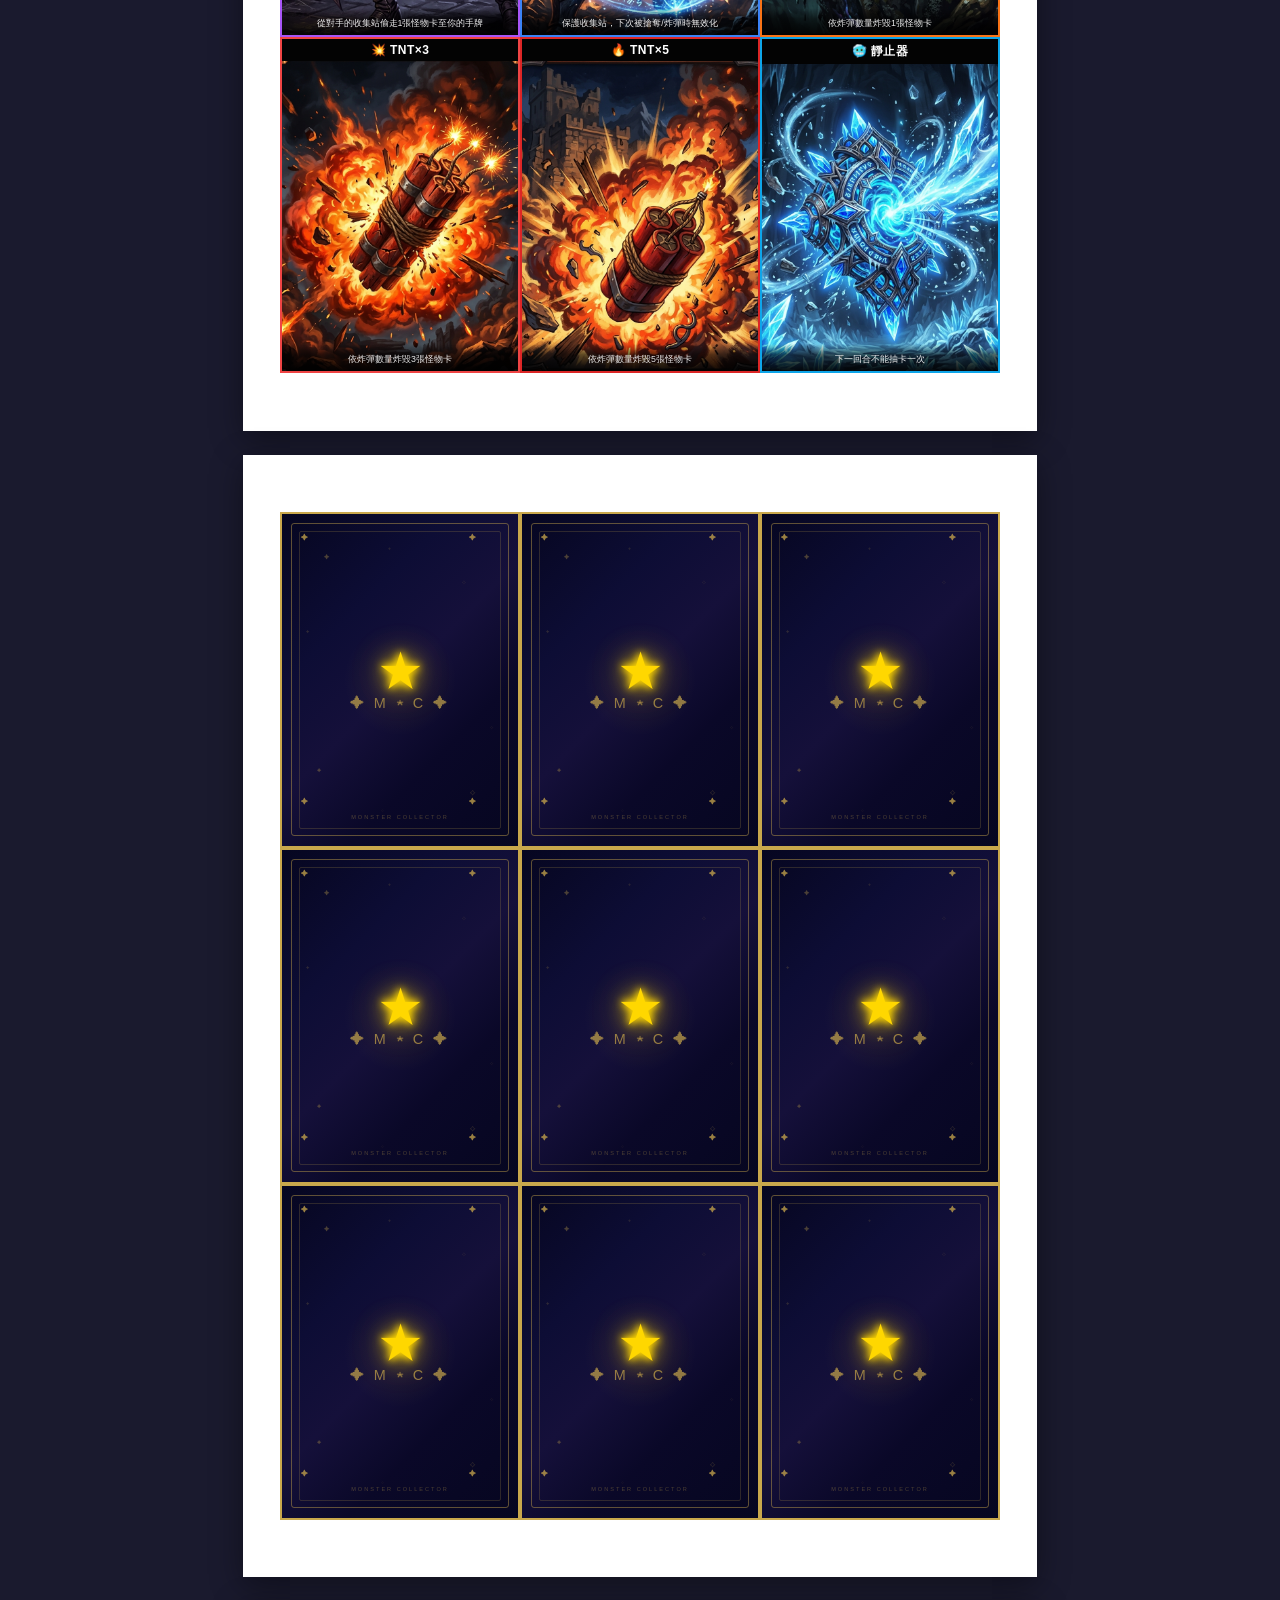
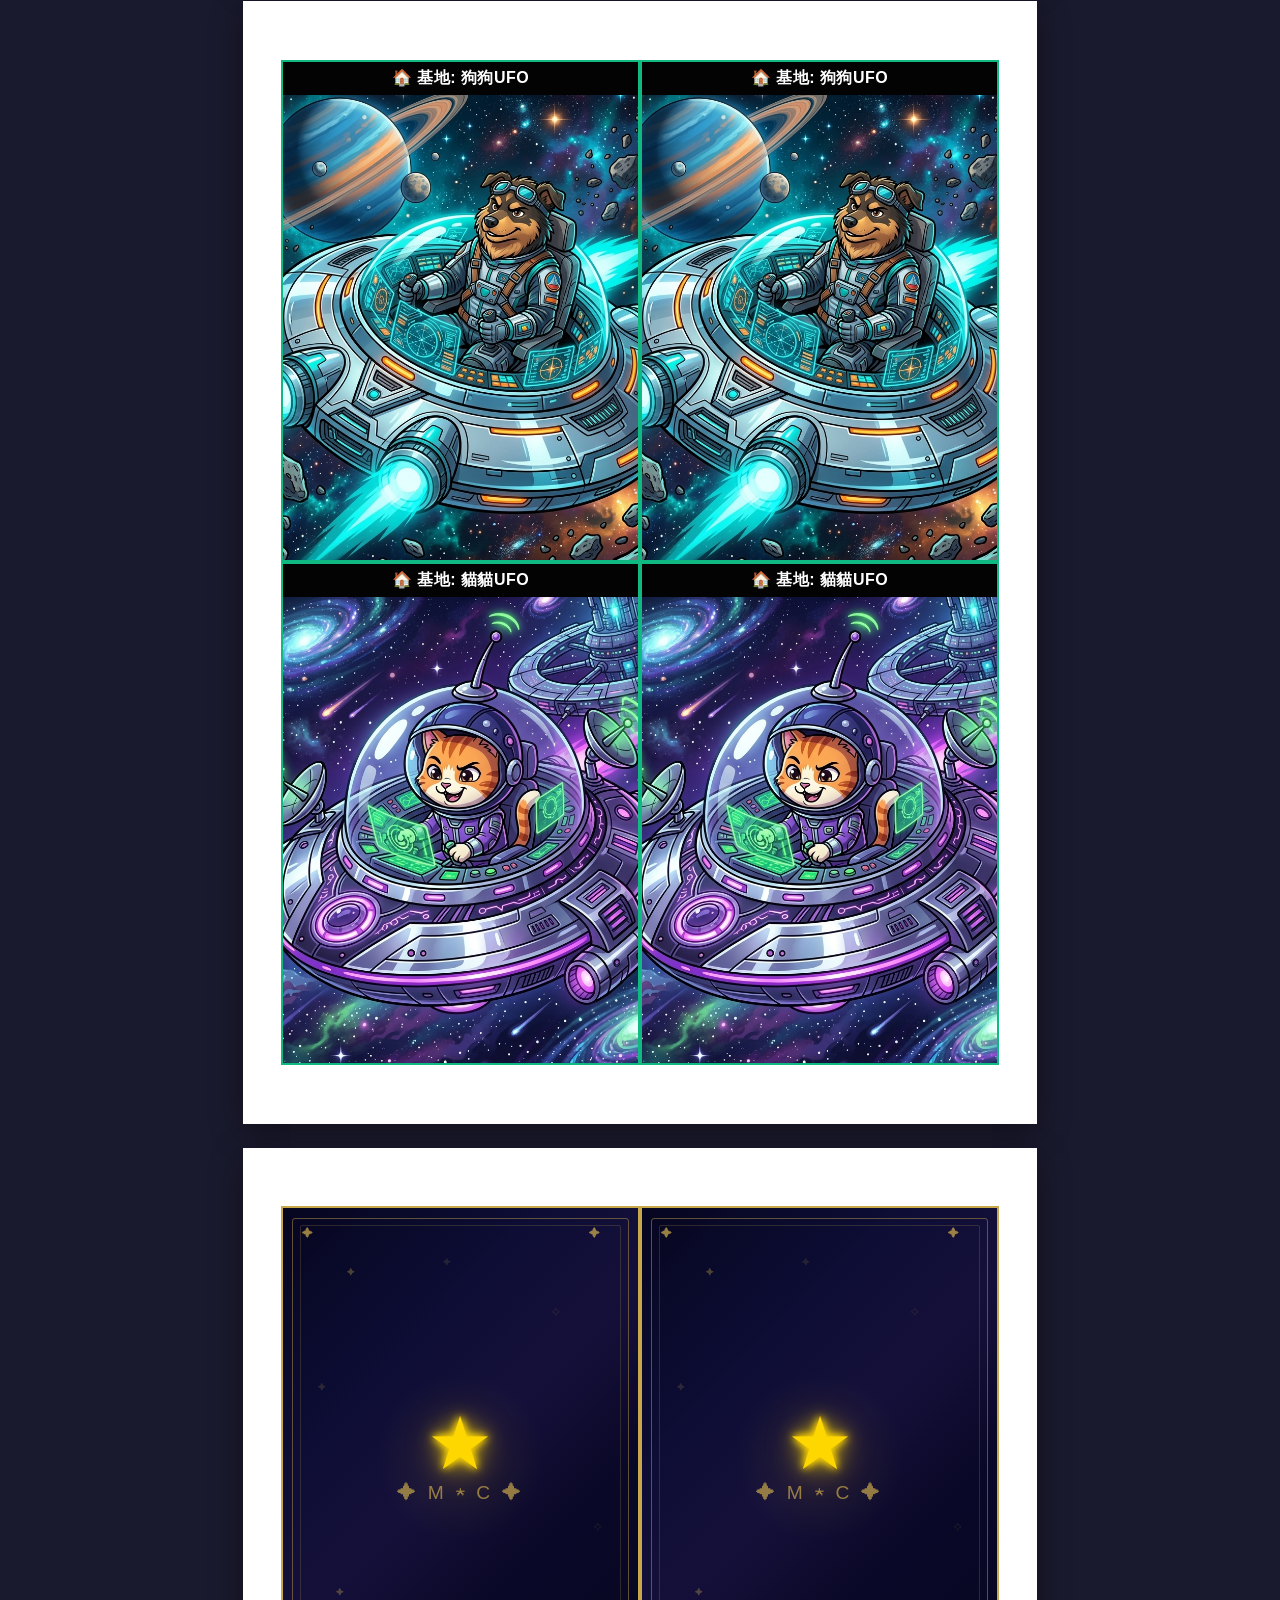
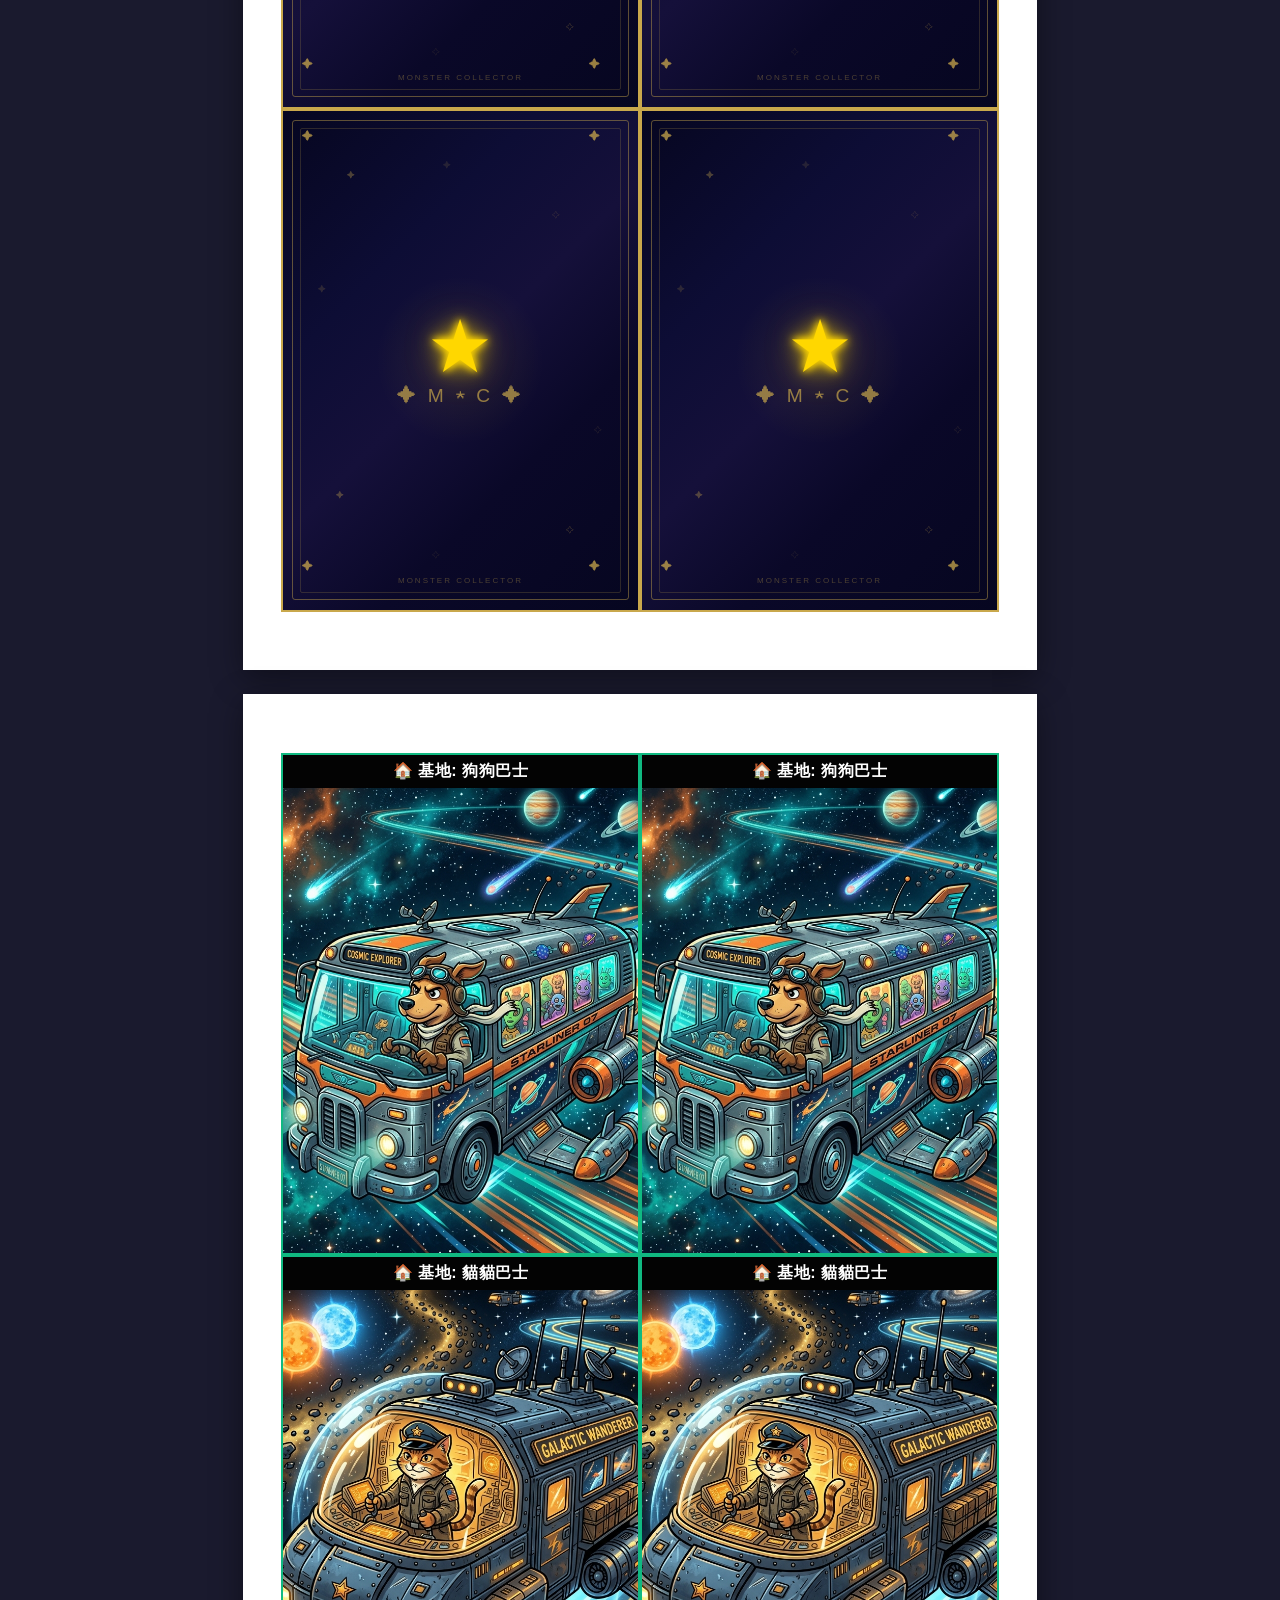
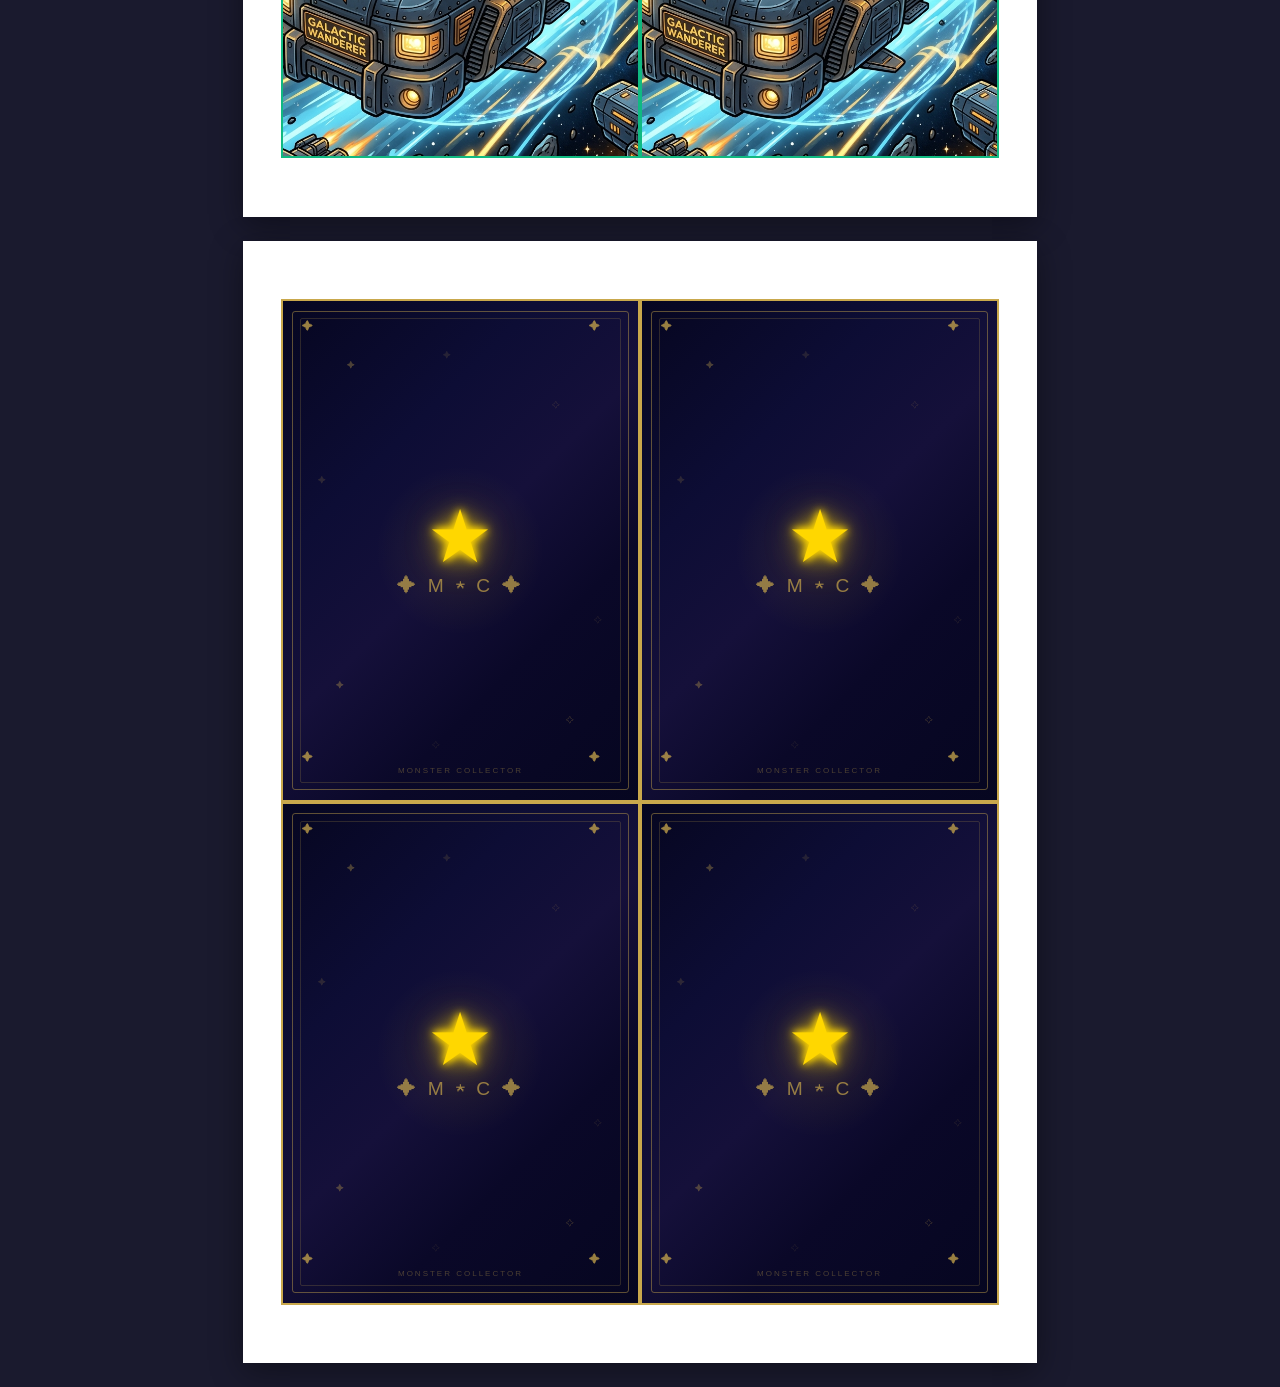
==== commit 016b5bc0: "feat(print): Enlarge station cards (4 per page) and print 2 copies each" ====
--- a/print.html
+++ b/print.html
@@ -98,7 +98,7 @@
       }
     }
 
-    /* ========== Card Grid: 3x3, zero gap ========== */
+    /* ========== STANDARD CARDS: 3x3 Grid (9 per page) ========== */
     .card-grid {
       width: calc(63.5mm * 3);
       height: calc(88.9mm * 3);
@@ -107,8 +107,6 @@
       align-content: flex-start;
       gap: 0;
     }
-
-    /* ========== Card Wrapper (63.5mm × 88.9mm) ========== */
     .card-wrapper {
       width: 63.5mm;
       height: 88.9mm;
@@ -116,7 +114,28 @@
       margin: 0;
     }
 
-    /* ========== Card Face ========== */
+    /* ========== LARGE CARDS (Stations): 2x2 Grid (4 per page) ========== */
+    .card-grid-lg {
+      /* Increased to ~95mm x 133mm each to fit nicely as 4 cards on A4 */
+      width: calc(95mm * 2);
+      height: calc(133mm * 2);
+      display: flex;
+      flex-wrap: wrap;
+      align-content: flex-start;
+      gap: 0;
+    }
+    .card-wrapper-lg {
+      width: 95mm;
+      height: 133mm;
+      padding: 0;
+      margin: 0;
+    }
+    /* Scale text up a bit for large cards */
+    .card-wrapper-lg .card-header { padding: 6px 8px; font-size: 1rem; }
+    .card-wrapper-lg .card-effect-text { font-size: 0.8rem; }
+    .card-wrapper-lg .card-rarity { font-size: 0.8rem; top: 5px; right: 6px; }
+
+    /* ========== Card Face Shared ========== */
     .card {
       width: 100%;
       height: 100%;
@@ -134,7 +153,7 @@
       font-weight: bold;
       color: white;
       text-align: center;
-      background: rgba(0,0,0,0.6);
+      background: rgba(0,0,0,0.8);
       z-index: 2;
       white-space: nowrap;
       overflow: hidden;
@@ -147,6 +166,7 @@
       width: 100%;
       position: relative;
       background: #222;
+      overflow: hidden;
     }
 
     .card-image {
@@ -154,7 +174,7 @@
       height: 100%;
       object-fit: cover;
       display: block;
-      transform: scale(1.12); /* Scale up specifically to crop thick white borders mapped into original TNT images */
+      transform: scale(1.12); /* Crop out baked-in white borders e.g. TNT */
     }
 
     .card-effect-bar {
@@ -173,7 +193,7 @@
       line-height: 1.35;
     }
 
-    /* Rarity stars at top-right */
+    /* Rarity stars */
     .card-rarity {
       position: absolute;
       top: 3px;
@@ -196,133 +216,74 @@
       overflow: hidden;
     }
 
-    /* Outer ornamental border */
+    /* Ornamental borders */
     .card-back-design::before {
       content: '';
       position: absolute;
-      top: 2.5mm;
-      bottom: 2.5mm;
-      left: 2.5mm;
-      right: 2.5mm;
+      top: 2.5mm; bottom: 2.5mm; left: 2.5mm; right: 2.5mm;
       border: 1.5px solid rgba(201, 168, 76, 0.45);
       border-radius: 3px;
       z-index: 1;
     }
-
-    /* Inner ornamental border */
     .card-back-design::after {
       content: '';
       position: absolute;
-      top: 4.5mm;
-      bottom: 4.5mm;
-      left: 4.5mm;
-      right: 4.5mm;
+      top: 4.5mm; bottom: 4.5mm; left: 4.5mm; right: 4.5mm;
       border: 0.5px solid rgba(201, 168, 76, 0.2);
       border-radius: 2px;
       z-index: 1;
     }
 
     /* Corner decorations */
-    .corner-deco {
-      position: absolute;
-      width: 8mm;
-      height: 8mm;
-      z-index: 2;
-    }
-    .corner-deco::before,
-    .corner-deco::after {
-      content: '✦';
-      position: absolute;
-      color: rgba(201, 168, 76, 0.5);
-      font-size: 0.45rem;
-    }
+    .corner-deco { position: absolute; width: 8mm; height: 8mm; z-index: 2; }
+    .corner-deco::before, .corner-deco::after {
+      content: '✦'; position: absolute; color: rgba(201, 168, 76, 0.5); font-size: 0.45rem;
+    }
+    .card-wrapper-lg .corner-deco::before, .card-wrapper-lg .corner-deco::after { font-size: 0.7rem; }
     .corner-tl { top: 5mm; left: 5mm; }
     .corner-tr { top: 5mm; right: 5mm; }
     .corner-bl { bottom: 5mm; left: 5mm; }
     .corner-br { bottom: 5mm; right: 5mm; }
 
-    /* Radial glow behind star */
+    /* Central star glow */
     .star-glow {
-      position: absolute;
-      width: 30mm;
-      height: 30mm;
-      border-radius: 50%;
+      position: absolute; width: 30mm; height: 30mm; border-radius: 50%;
       background: radial-gradient(circle, rgba(255,215,0,0.12) 0%, rgba(255,215,0,0.04) 40%, transparent 70%);
       z-index: 1;
     }
+    .card-wrapper-lg .star-glow { width: 45mm; height: 45mm; }
 
     /* Central star cluster */
-    .star-center {
-      position: relative;
-      z-index: 3;
-      display: flex;
-      flex-direction: column;
-      align-items: center;
-      gap: 2px;
-    }
-
+    .star-center { position: relative; z-index: 3; display: flex; flex-direction: column; align-items: center; gap: 2px; }
     .star-main {
-      font-size: 2.8rem;
-      line-height: 1;
-      color: #ffd700;
-      text-shadow:
-        0 0 8px rgba(255, 215, 0, 0.9),
-        0 0 20px rgba(255, 215, 0, 0.5),
-        0 0 40px rgba(255, 215, 0, 0.25),
-        0 0 60px rgba(255, 215, 0, 0.1);
+      font-size: 2.8rem; line-height: 1; color: #ffd700;
+      text-shadow: 0 0 8px rgba(255, 215, 0, 0.9), 0 0 20px rgba(255, 215, 0, 0.5), 0 0 40px rgba(255, 215, 0, 0.25);
       filter: drop-shadow(0 0 3px rgba(255,215,0,0.8));
     }
-
-    .star-sub {
-      font-size: 0.9rem;
-      color: rgba(201, 168, 76, 0.7);
-      letter-spacing: 3px;
-      text-shadow: 0 0 6px rgba(201, 168, 76, 0.3);
-    }
-
-    /* Scattered mini stars */
-    .mini-stars {
-      position: absolute;
-      top: 0; left: 0; right: 0; bottom: 0;
-      z-index: 2;
-      overflow: hidden;
-    }
-    .mini-star {
-      position: absolute;
-      color: rgba(201, 168, 76, 0.35);
-      font-size: 0.35rem;
-    }
-    .ms1 { top: 12%; left: 18%; }
-    .ms2 { top: 20%; right: 22%; font-size: 0.25rem; opacity: 0.6; }
-    .ms3 { bottom: 22%; left: 15%; font-size: 0.28rem; }
-    .ms4 { bottom: 15%; right: 18%; }
-    .ms5 { top: 35%; left: 10%; font-size: 0.22rem; opacity: 0.5; }
-    .ms6 { bottom: 35%; right: 10%; font-size: 0.22rem; opacity: 0.5; }
-    .ms7 { top: 10%; left: 45%; font-size: 0.2rem; opacity: 0.4; }
-    .ms8 { bottom: 10%; left: 42%; font-size: 0.2rem; opacity: 0.4; }
-
-    /* Title at bottom of back card */
-    .back-title {
-      position: absolute;
-      bottom: 6mm;
-      left: 0;
-      right: 0;
-      text-align: center;
-      z-index: 3;
-    }
-    .back-title span {
-      font-size: 0.35rem;
-      letter-spacing: 2px;
-      color: rgba(201, 168, 76, 0.35);
-      text-transform: uppercase;
-    }
+    .card-wrapper-lg .star-main { font-size: 4rem; }
+    .star-sub { font-size: 0.9rem; color: rgba(201, 168, 76, 0.7); letter-spacing: 3px; }
+    .card-wrapper-lg .star-sub { font-size: 1.2rem; margin-top: 5px; }
+
+    /* Mini stars */
+    .mini-stars { position: absolute; top: 0; left: 0; right: 0; bottom: 0; z-index: 2; overflow: hidden; }
+    .mini-star { position: absolute; color: rgba(201, 168, 76, 0.35); font-size: 0.35rem; }
+    .card-wrapper-lg .mini-star { font-size: 0.5rem; }
+    .ms1 { top: 12%; left: 18%; } .ms2 { top: 20%; right: 22%; font-size: 0.25rem; opacity: 0.6; }
+    .ms3 { bottom: 22%; left: 15%; font-size: 0.28rem; } .ms4 { bottom: 15%; right: 18%; }
+    .ms5 { top: 35%; left: 10%; font-size: 0.22rem; opacity: 0.5; } .ms6 { bottom: 35%; right: 10%; font-size: 0.22rem; opacity: 0.5; }
+    .ms7 { top: 10%; left: 45%; font-size: 0.2rem; opacity: 0.4; } .ms8 { bottom: 10%; left: 42%; font-size: 0.2rem; opacity: 0.4; }
+
+    /* Title at bottom */
+    .back-title { position: absolute; bottom: 6mm; left: 0; right: 0; text-align: center; z-index: 3; }
+    .back-title span { font-size: 0.35rem; letter-spacing: 2px; color: rgba(201, 168, 76, 0.35); text-transform: uppercase; }
+    .card-wrapper-lg .back-title span { font-size: 0.5rem; }
   </style>
 </head>
 <body>
 
   <div class="controls">
     <h1>⭐ Monster Collector — Card Print</h1>
-    <p>A4 雙面列印（翻轉長邊）· 3×3 無間距排版 · 正面卡牌 / 背面星星</p>
+    <p>一般卡：一頁9張 (3x3) &nbsp; | &nbsp; 基地卡：放大版一頁4張 (2x2)<br>雙面列印時請選擇「短邊翻轉（若印橫向）或長邊翻轉（預設）」</p>
     <div class="btn-group">
       <button class="btn btn-color" onclick="printMode('color')">🎨 彩色列印</button>
       <button class="btn btn-bw" onclick="printMode('bw')">🖤 黑白列印</button>
@@ -345,109 +306,110 @@
     document.addEventListener("DOMContentLoaded", () => {
       const container = document.getElementById('pages-container');
 
-      const allCards = [
+      // Group 1: Standard Cards (Monsters, Skills) -> 9 per page
+      const standardCards = [
         ...CARD_DATA.monsters.map(c => ({...c, cat: 'monster'})),
-        ...CARD_DATA.skills.map(c => ({...c, cat: 'skill'})),
-        ...CARD_DATA.stations.map(c => ({...c, cat: 'station'}))
+        ...CARD_DATA.skills.map(c => ({...c, cat: 'skill'}))
       ];
 
-      const COLS = 3;
-      const ROWS = 3;
-      const cardsPerPage = COLS * ROWS;
+      // Group 2: Station Cards -> 2 copies each, 4 per page
+      const stationCards = [];
+      CARD_DATA.stations.forEach(c => {
+        stationCards.push({...c, cat: 'station'});
+        stationCards.push({...c, cat: 'station'});
+      });
+
       let html = '';
 
-      for (let i = 0; i < allCards.length; i += cardsPerPage) {
-        let pageCards = allCards.slice(i, i + cardsPerPage);
-
-        // Pad to fill the grid
-        while (pageCards.length < cardsPerPage) {
-          pageCards.push(null);
+      // ======== HELPER FUNCTION TO RENDER PAGES ========
+      function renderBatch(deck, cols, rows, cssSizeClass) {
+        let resultHTML = '';
+        const cardsPerPage = cols * rows;
+        for (let i = 0; i < deck.length; i += cardsPerPage) {
+          let pageCards = deck.slice(i, i + cardsPerPage);
+          while (pageCards.length < cardsPerPage) pageCards.push(null);
+
+          // FRONT PAGE
+          resultHTML += `<div class="print-page"><div class="${cssSizeClass}">`;
+          pageCards.forEach(card => {
+            if (!card) {
+              resultHTML += `<div class="card-wrapper ${cssSizeClass === 'card-grid-lg' ? 'card-wrapper-lg' : ''}"></div>`;
+              return;
+            }
+
+            let color = card.color || '#555';
+            if (card.cat === 'station') color = '#10b981';
+
+            let rarityHTML = card.rarity ? `<div class="card-rarity">${'⭐'.repeat(card.rarity)}</div>` : '';
+            let effectHTML = (card.cat === 'skill' && card.description) ? 
+              `<div class="card-effect-bar"><div class="card-effect-text">${card.description}</div></div>` : '';
+
+            // Title prefix handling
+            let titleText = card.name;
+            if (card.cat === 'station' && !card.emoji) {
+              titleText = `🏠 基地: ${card.name}`; 
+            } else if (card.emoji) {
+              titleText = `${card.emoji} ${card.name}`;
+            }
+
+            resultHTML += `
+              <div class="card-wrapper ${cssSizeClass === 'card-grid-lg' ? 'card-wrapper-lg' : ''}">
+                <div class="card" style="border-color: ${color}">
+                  ${rarityHTML}
+                  <div class="card-header">${titleText}</div>
+                  <div class="card-image-wrap">
+                    ${card.image ? `<img src="${card.image}" class="card-image" loading="lazy">` : ''}
+                    ${effectHTML}
+                  </div>
+                </div>
+              </div>`;
+          });
+          resultHTML += '</div></div>';
+
+          // BACK PAGE (Mirrored for double-sided)
+          const mirroredCards = [];
+          for (let row = 0; row < rows; row++) {
+            for (let col = cols - 1; col >= 0; col--) {
+              mirroredCards.push(pageCards[row * cols + col]);
+            }
+          }
+
+          resultHTML += `<div class="print-page"><div class="${cssSizeClass}">`;
+          mirroredCards.forEach(card => {
+            if (!card) {
+              resultHTML += `<div class="card-wrapper ${cssSizeClass === 'card-grid-lg' ? 'card-wrapper-lg' : ''}"></div>`;
+              return;
+            }
+            resultHTML += `
+              <div class="card-wrapper ${cssSizeClass === 'card-grid-lg' ? 'card-wrapper-lg' : ''}">
+                <div class="card-back-design">
+                  <div class="mini-stars">
+                    <span class="mini-star ms1">✦</span><span class="mini-star ms2">✧</span>
+                    <span class="mini-star ms3">✦</span><span class="mini-star ms4">✧</span>
+                    <span class="mini-star ms5">✦</span><span class="mini-star ms6">✧</span>
+                    <span class="mini-star ms7">✦</span><span class="mini-star ms8">✧</span>
+                  </div>
+                  <div class="corner-deco corner-tl"></div><div class="corner-deco corner-tr"></div>
+                  <div class="corner-deco corner-bl"></div><div class="corner-deco corner-br"></div>
+                  <div class="star-glow"></div>
+                  <div class="star-center">
+                    <div class="star-main">★</div>
+                    <div class="star-sub">✦ M ★ C ✦</div>
+                  </div>
+                  <div class="back-title"><span>Monster Collector</span></div>
+                </div>
+              </div>`;
+          });
+          resultHTML += '</div></div>';
         }
-
-        // ===== FRONT PAGE =====
-        html += '<div class="print-page"><div class="card-grid">';
-        pageCards.forEach(card => {
-          if (!card) {
-            html += '<div class="card-wrapper"></div>';
-            return;
-          }
-
-          let color = card.color || '#555';
-          if (card.cat === 'station') color = '#10b981';
-
-          // Rarity stars for monsters
-          let rarityHTML = '';
-          if (card.rarity) {
-            rarityHTML = `<div class="card-rarity">${'⭐'.repeat(card.rarity)}</div>`;
-          }
-
-          // Effect text only for skill cards
-          let effectHTML = '';
-          if (card.cat === 'skill' && card.description) {
-            effectHTML = `
-              <div class="card-effect-bar">
-                <div class="card-effect-text">${card.description}</div>
-              </div>`;
-          }
-
-          html += `
-            <div class="card-wrapper">
-              <div class="card" style="border-color: ${color}">
-                ${rarityHTML}
-                <div class="card-header">${card.emoji || ''} ${card.name}</div>
-                <div class="card-image-wrap">
-                  ${card.image ? `<img src="${card.image}" class="card-image" loading="lazy">` : ''}
-                  ${effectHTML}
-                </div>
-              </div>
-            </div>`;
-        });
-        html += '</div></div>';
-
-        // ===== BACK PAGE (mirrored columns for duplex) =====
-        // When duplex printing (flip long edge), left-right is mirrored.
-        // Front row [A][B][C] → Back row must be [C][B][A] in HTML
-        const mirroredCards = [];
-        for (let row = 0; row < ROWS; row++) {
-          for (let col = COLS - 1; col >= 0; col--) {
-            mirroredCards.push(pageCards[row * COLS + col]);
-          }
-        }
-
-        html += '<div class="print-page"><div class="card-grid">';
-        mirroredCards.forEach(card => {
-          if (!card) {
-            html += '<div class="card-wrapper"></div>';
-            return;
-          }
-          html += `
-            <div class="card-wrapper">
-              <div class="card-back-design">
-                <div class="mini-stars">
-                  <span class="mini-star ms1">✦</span>
-                  <span class="mini-star ms2">✧</span>
-                  <span class="mini-star ms3">✦</span>
-                  <span class="mini-star ms4">✧</span>
-                  <span class="mini-star ms5">✦</span>
-                  <span class="mini-star ms6">✧</span>
-                  <span class="mini-star ms7">✦</span>
-                  <span class="mini-star ms8">✧</span>
-                </div>
-                <div class="corner-deco corner-tl"></div>
-                <div class="corner-deco corner-tr"></div>
-                <div class="corner-deco corner-bl"></div>
-                <div class="corner-deco corner-br"></div>
-                <div class="star-glow"></div>
-                <div class="star-center">
-                  <div class="star-main">★</div>
-                  <div class="star-sub">✦ M ★ C ✦</div>
-                </div>
-                <div class="back-title"><span>Monster Collector</span></div>
-              </div>
-            </div>`;
-        });
-        html += '</div></div>';
+        return resultHTML;
       }
+
+      // Render Standard Cards (3x3 Grid)
+      html += renderBatch(standardCards, 3, 3, 'card-grid');
+
+      // Render Large Station Cards (2x2 Grid)
+      html += renderBatch(stationCards, 2, 2, 'card-grid-lg');
 
       container.innerHTML = html;
     });
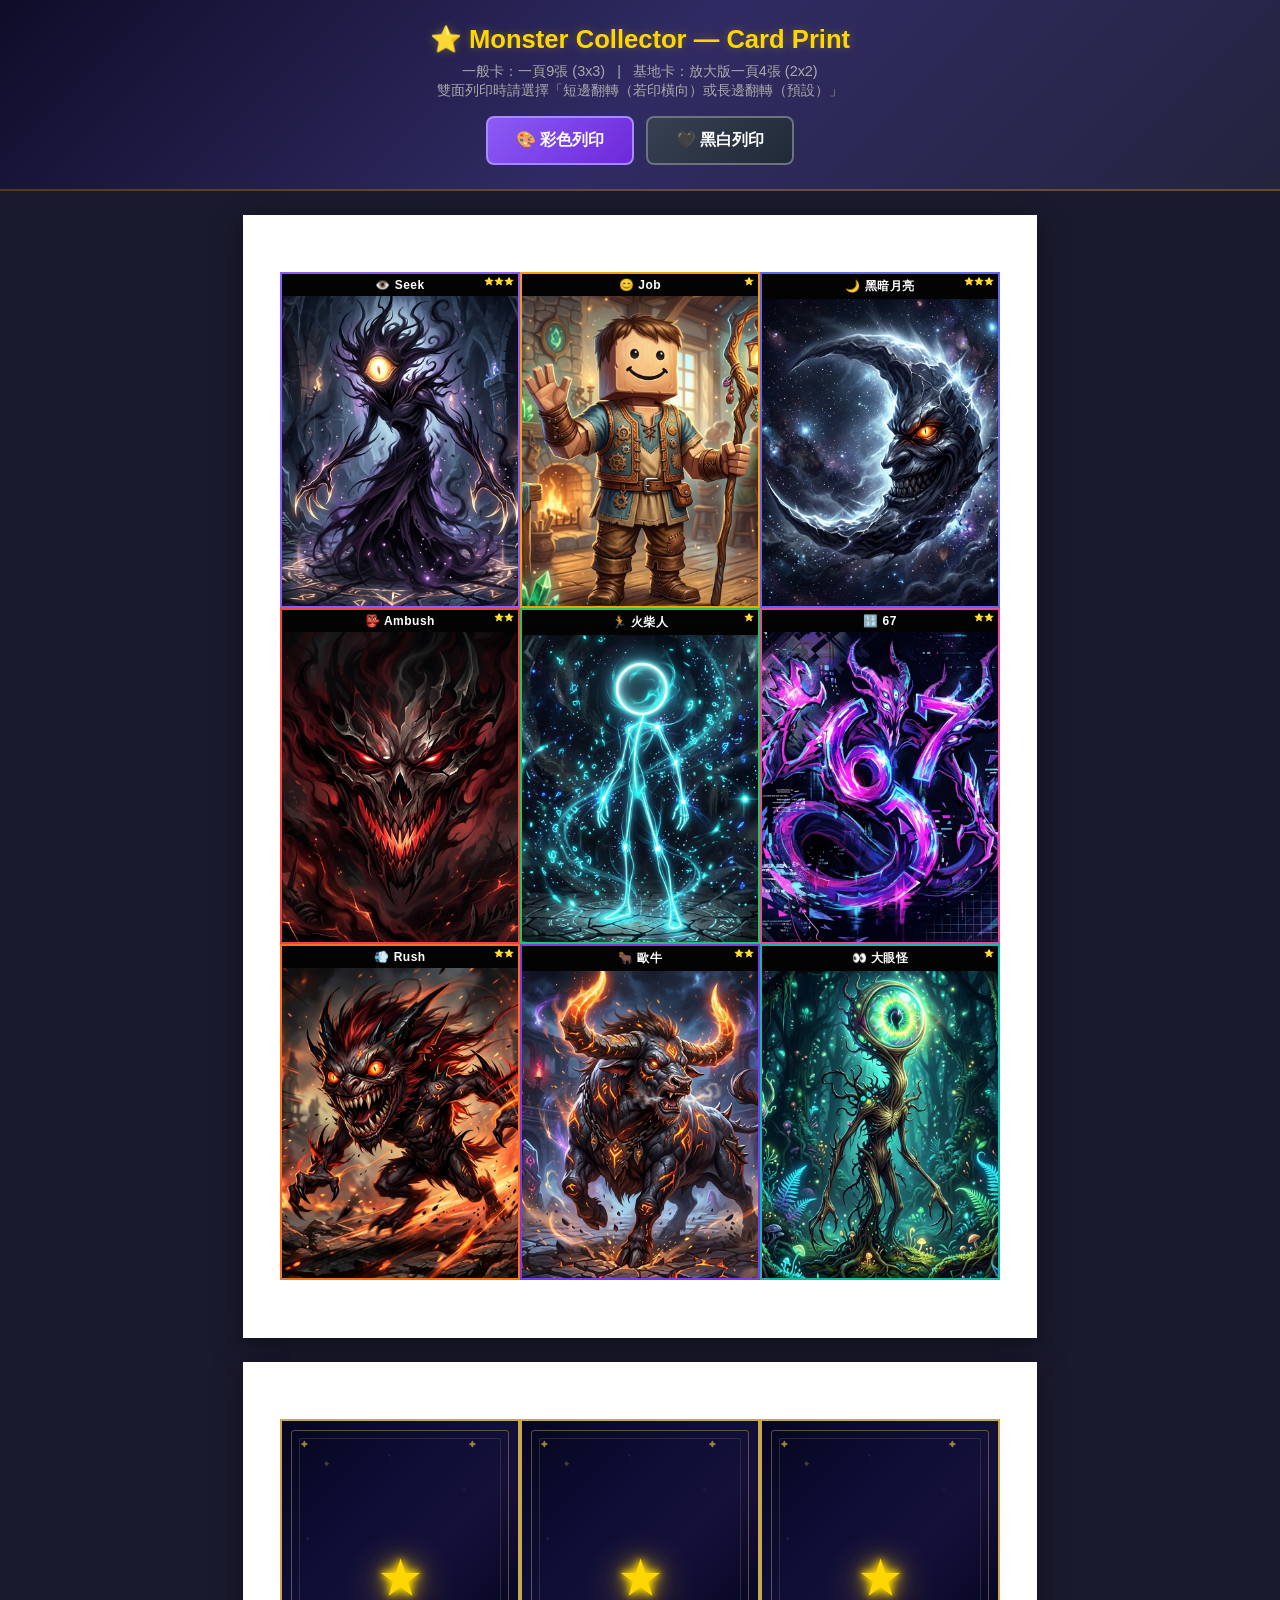
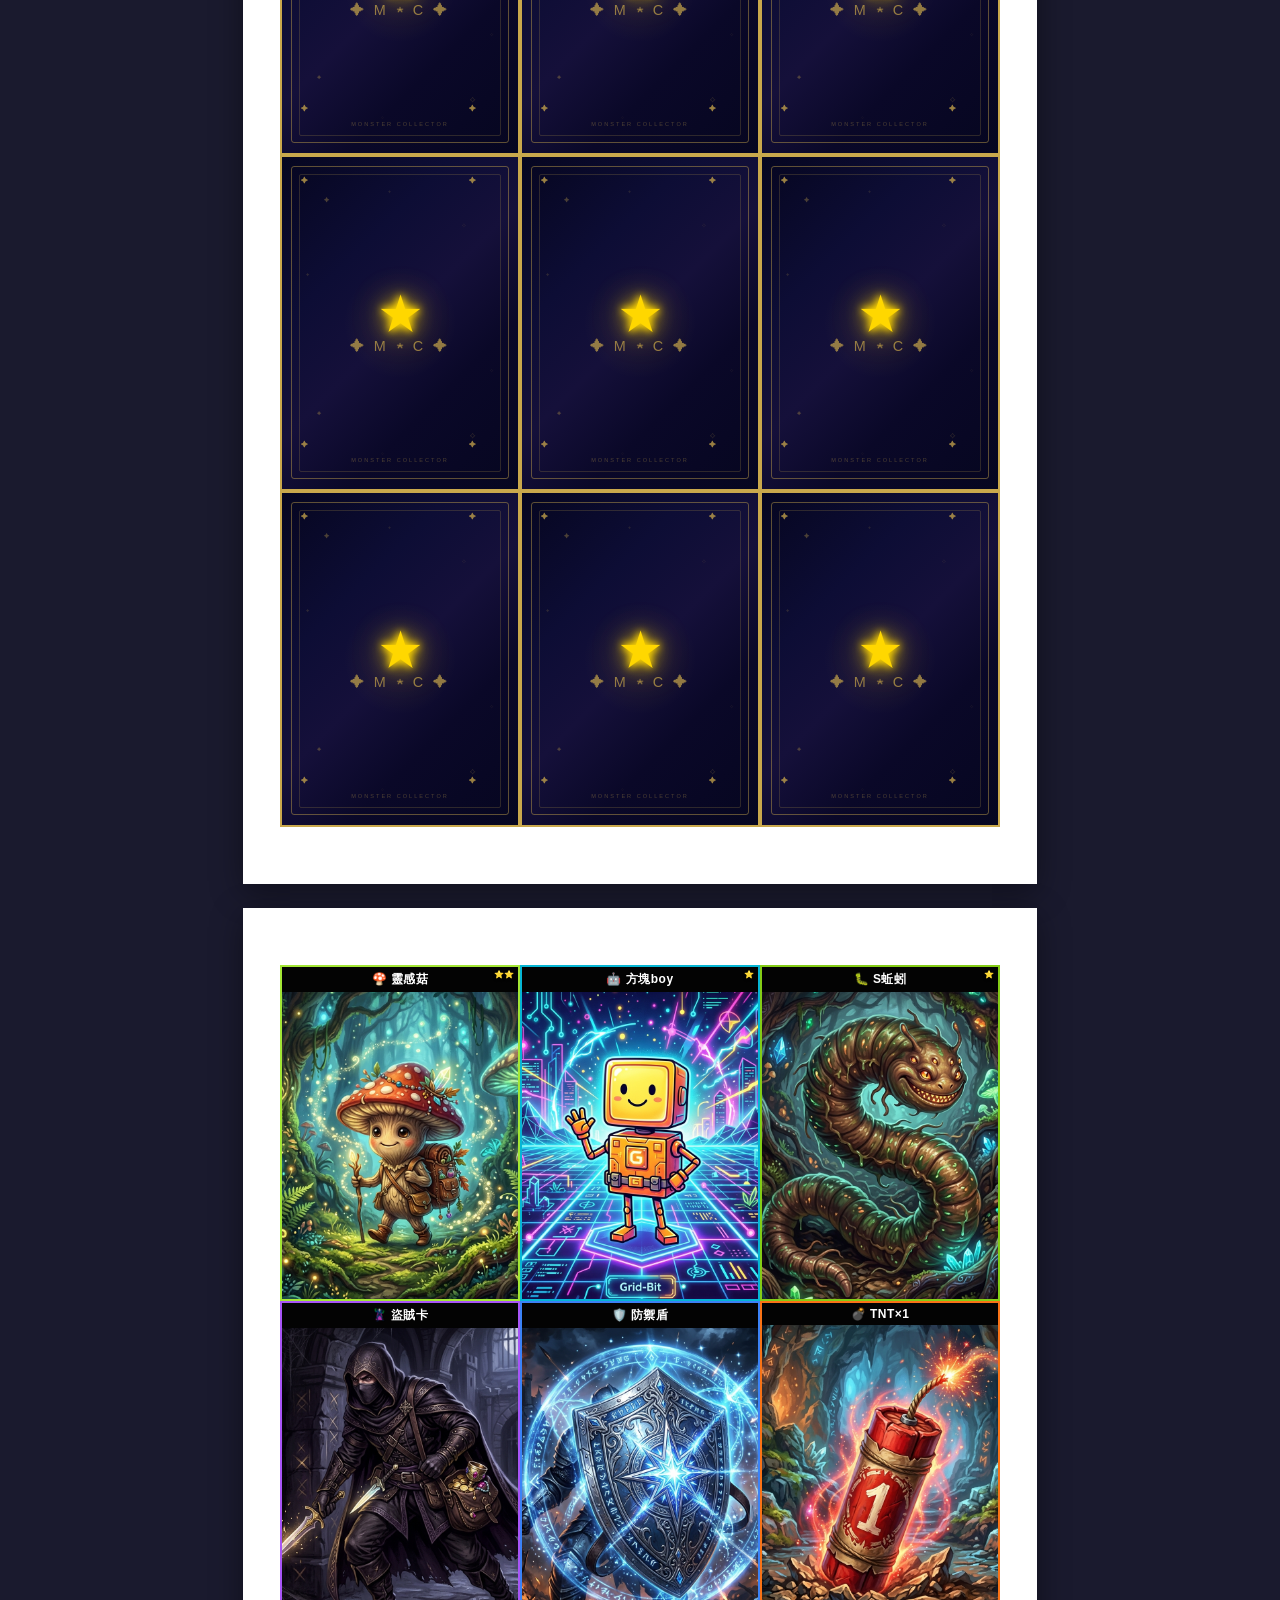
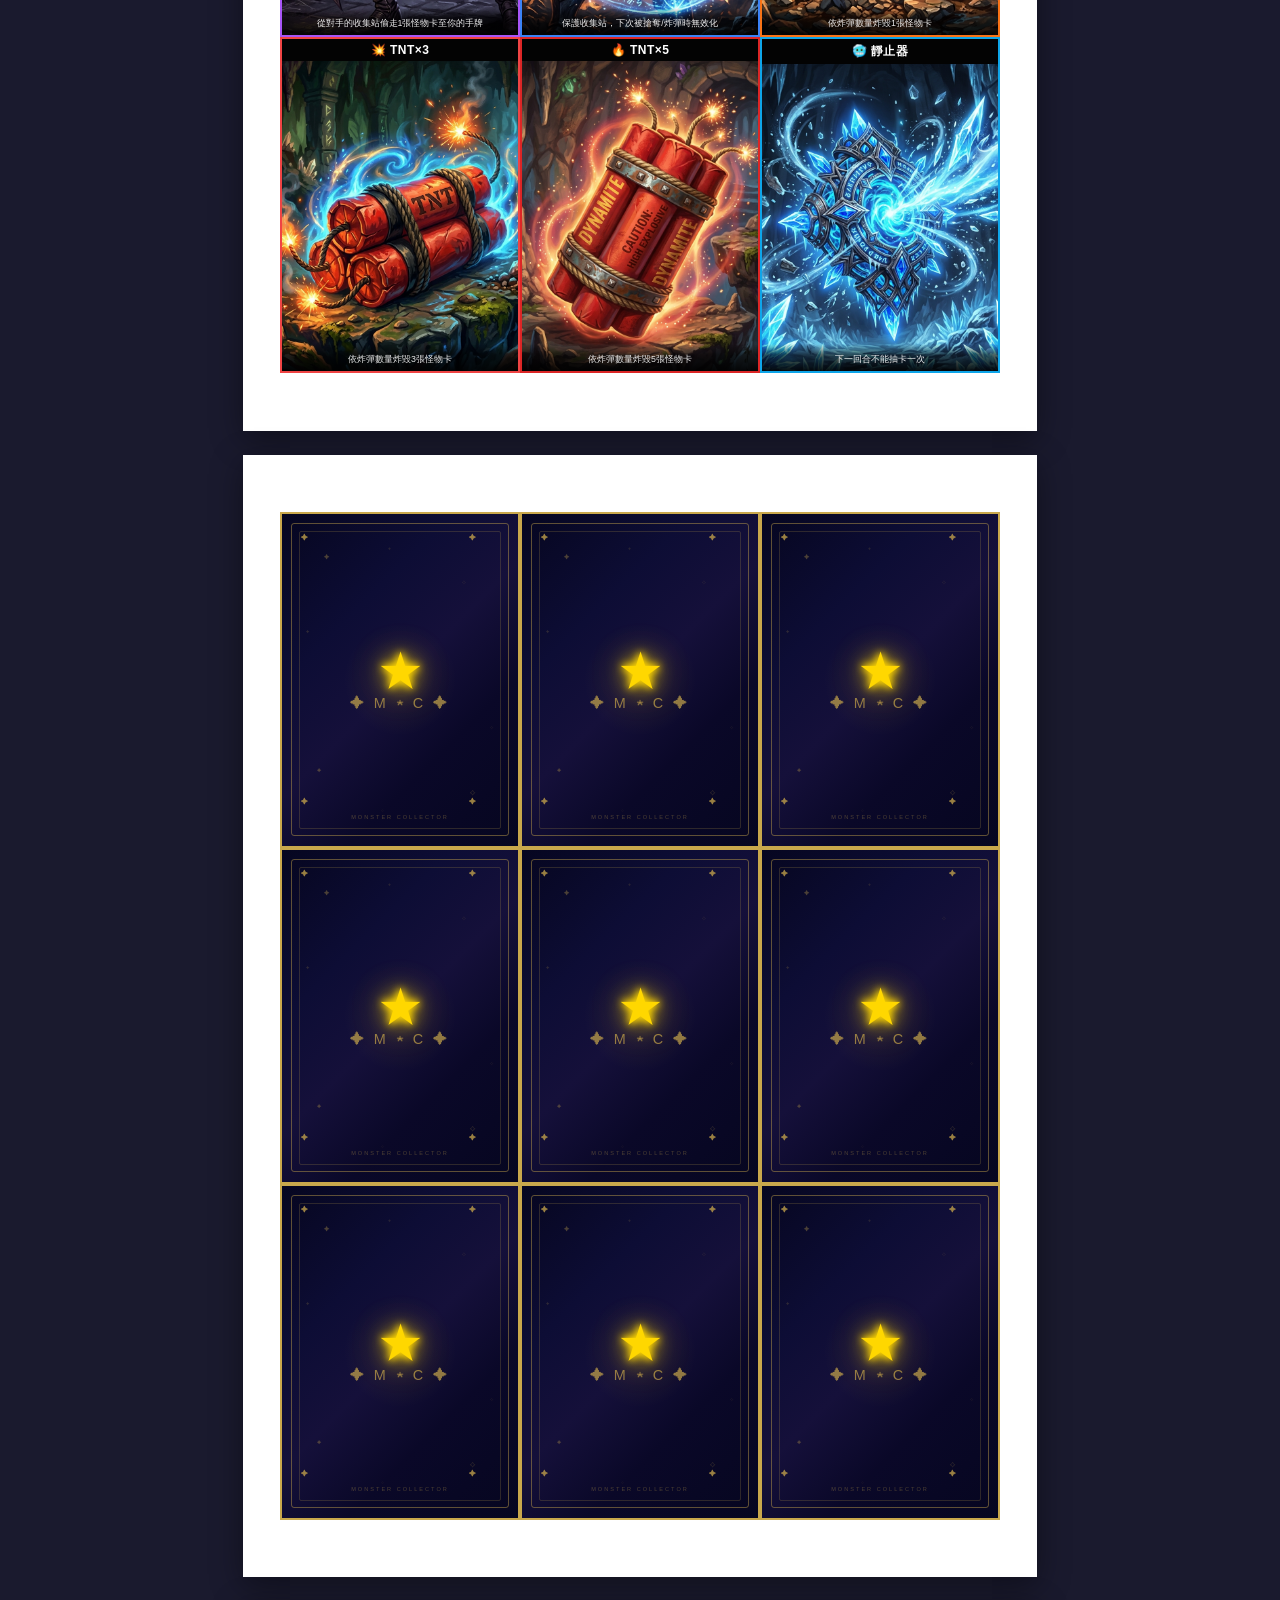
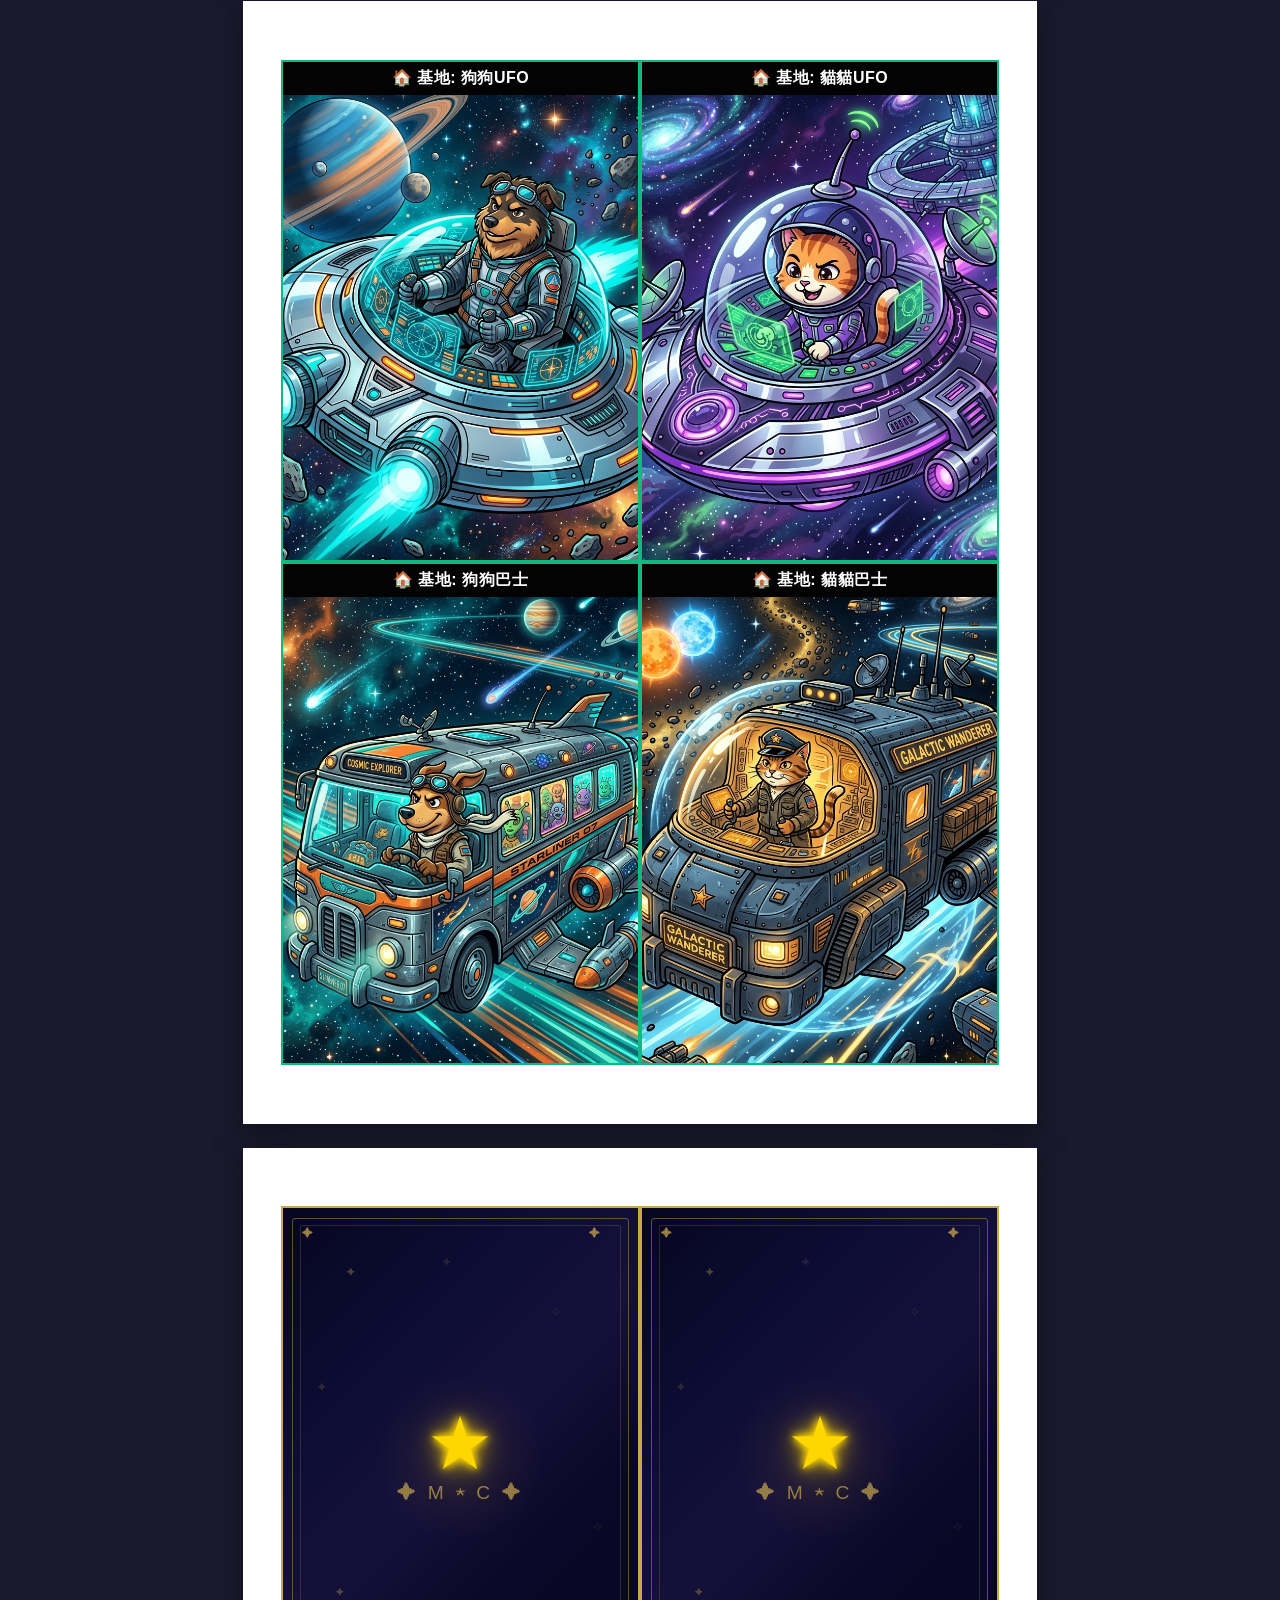
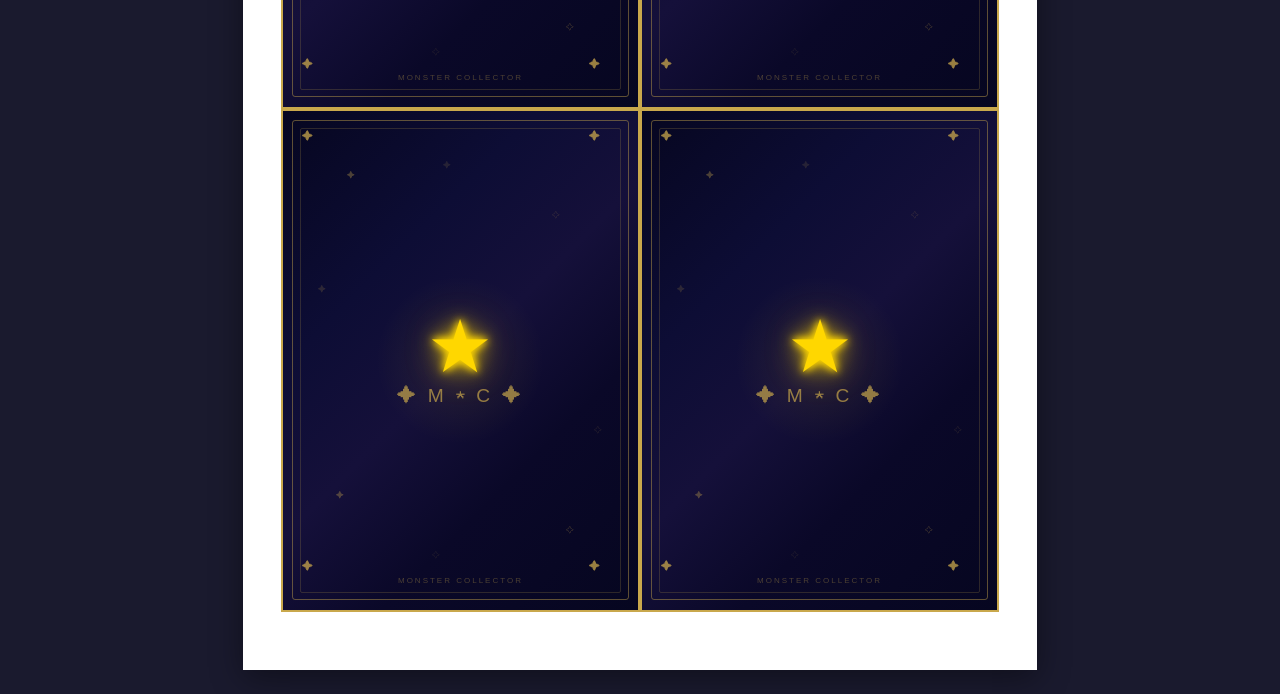
==== commit e72b491b: "fix(assets): update TNT images to accurately reflect count and correct station print configuration" ====
--- a/print.html
+++ b/print.html
@@ -312,10 +312,9 @@
         ...CARD_DATA.skills.map(c => ({...c, cat: 'skill'}))
       ];
 
-      // Group 2: Station Cards -> 2 copies each, 4 per page
+      // Group 2: Station Cards -> 1 copy each, 4 per page
       const stationCards = [];
       CARD_DATA.stations.forEach(c => {
-        stationCards.push({...c, cat: 'station'});
         stationCards.push({...c, cat: 'station'});
       });
 
